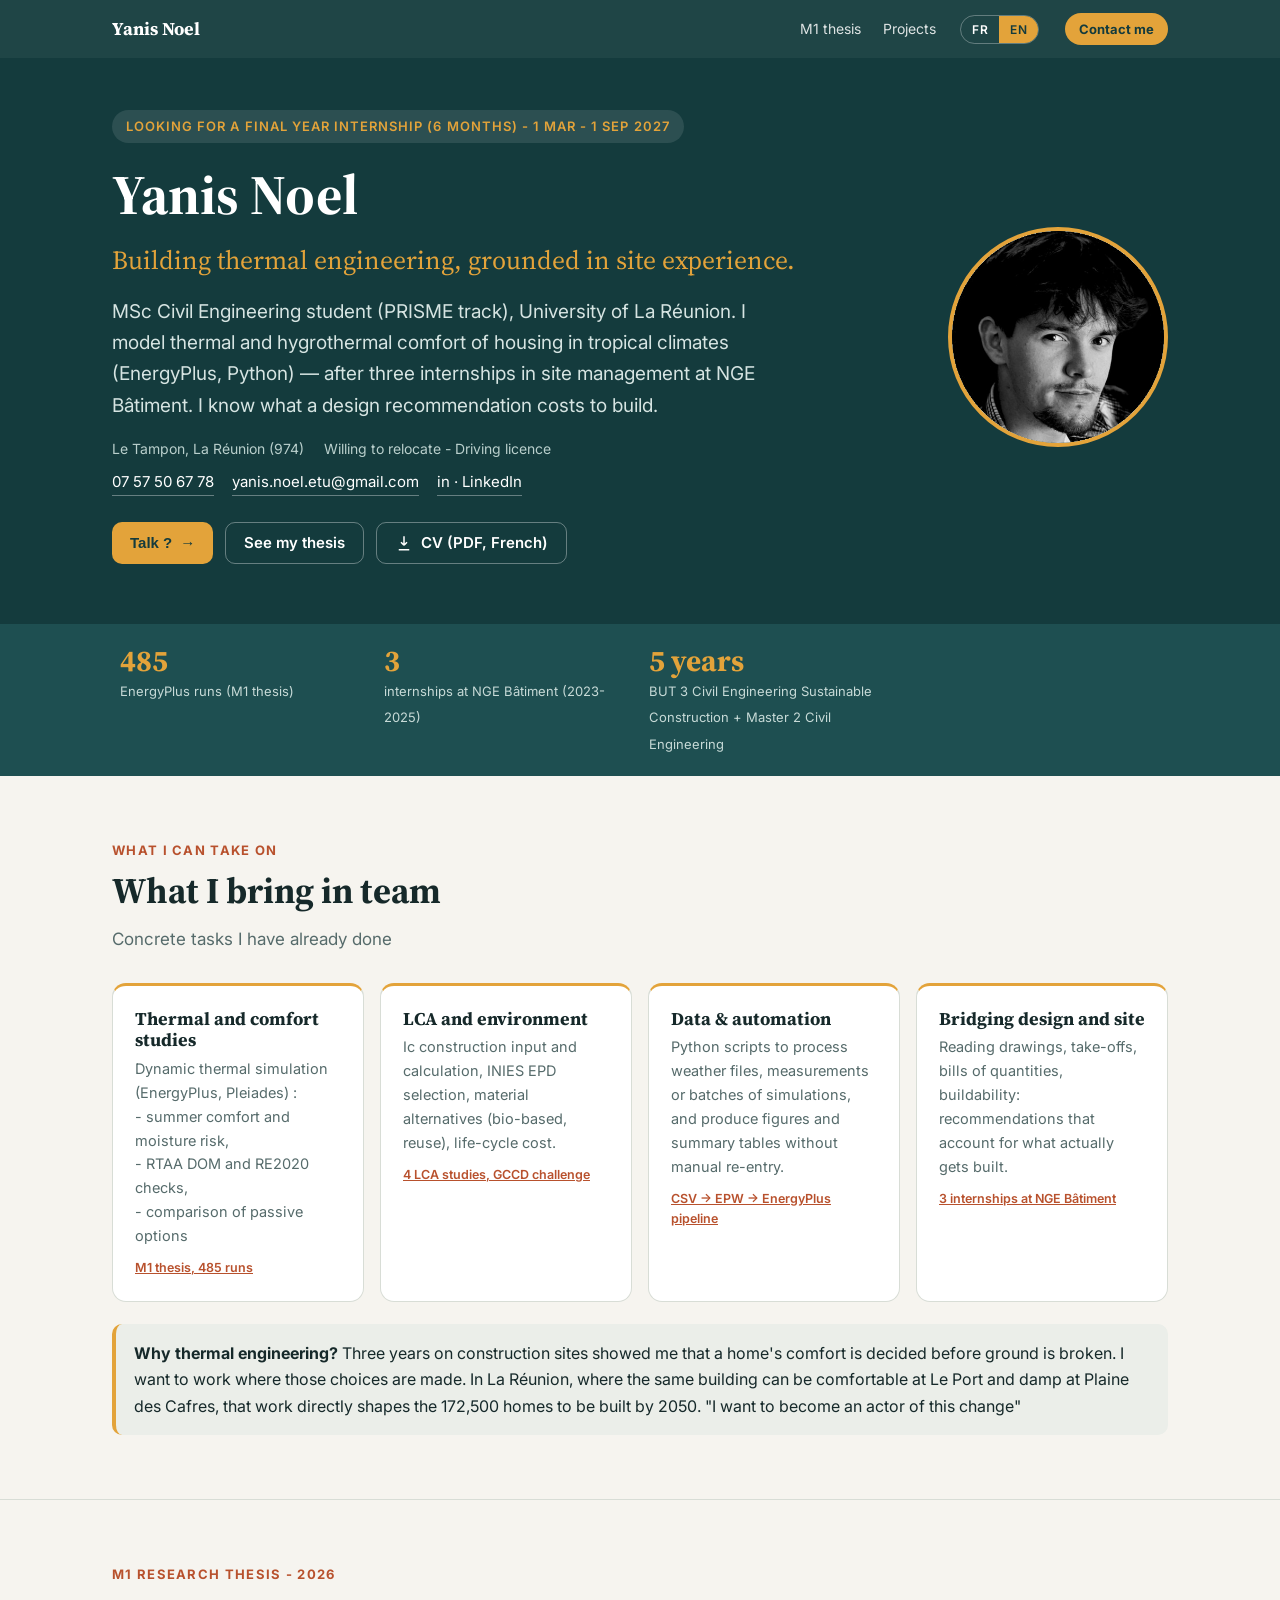
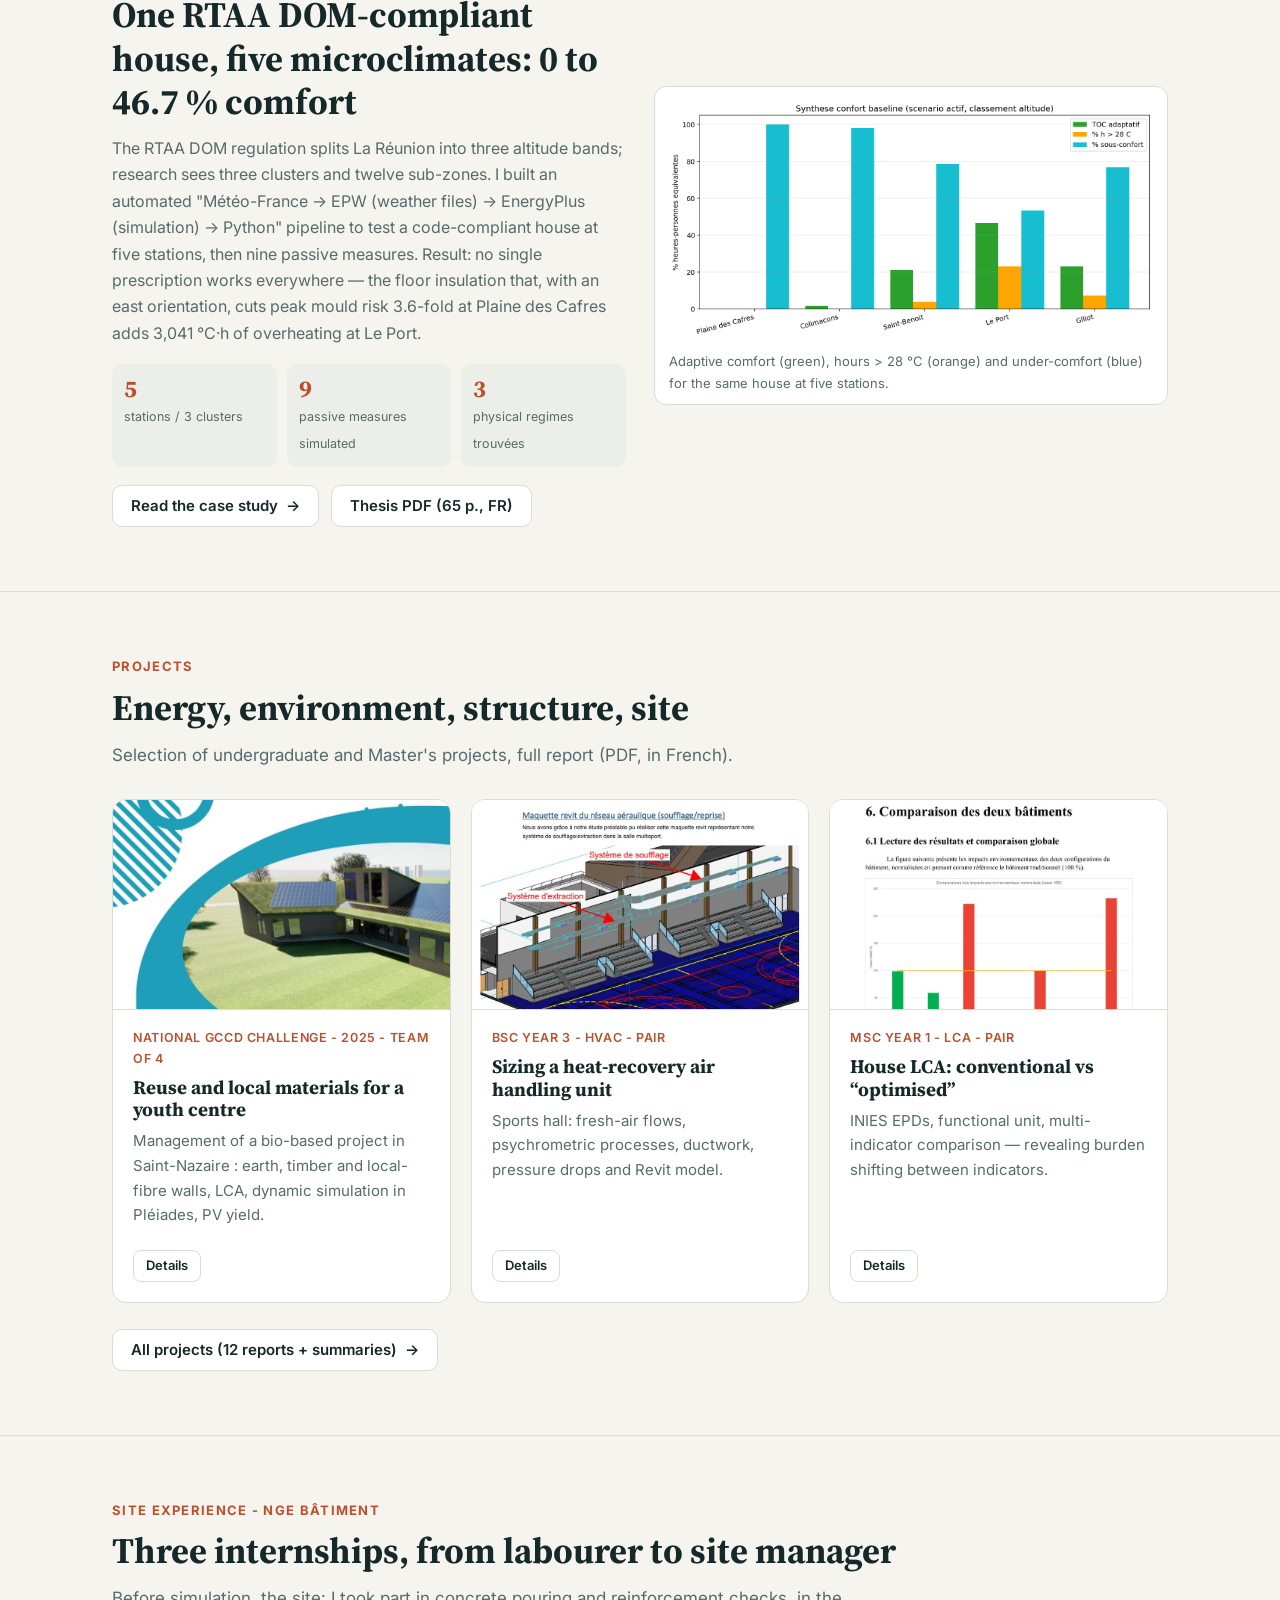
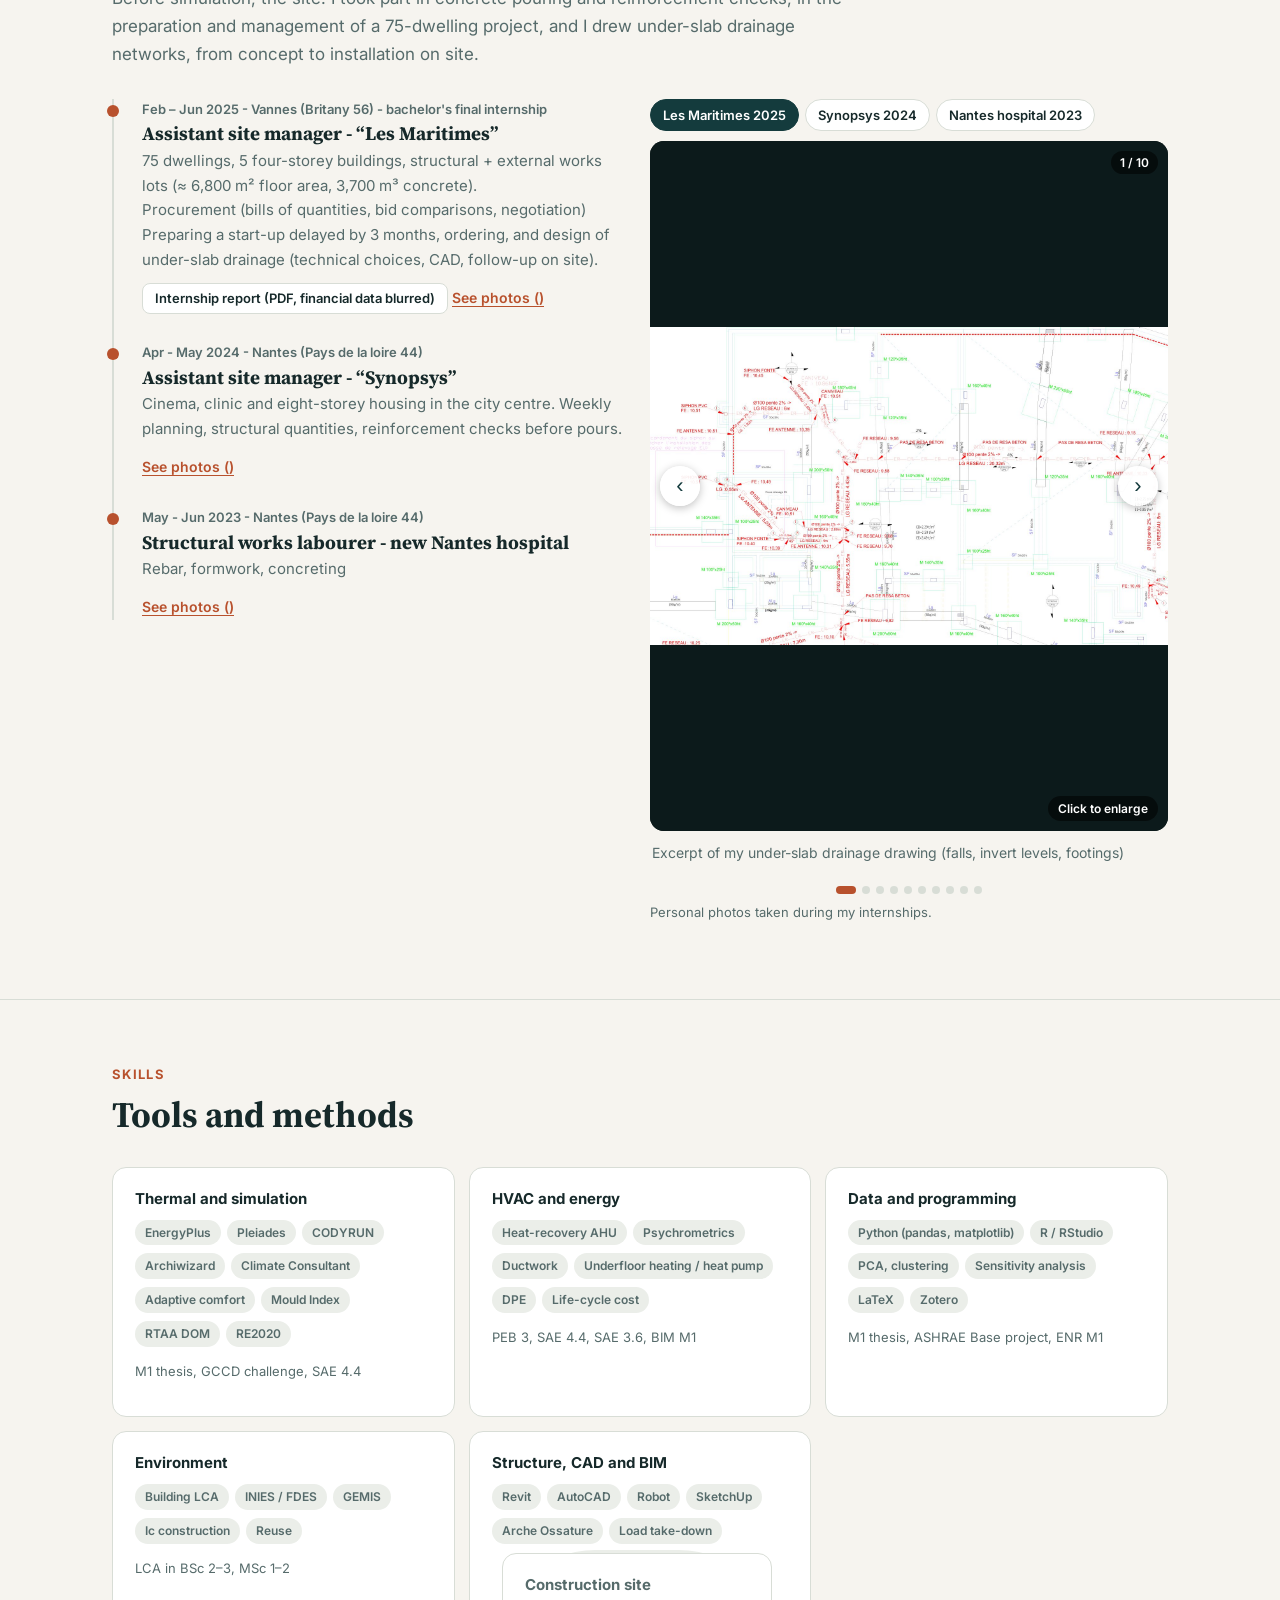
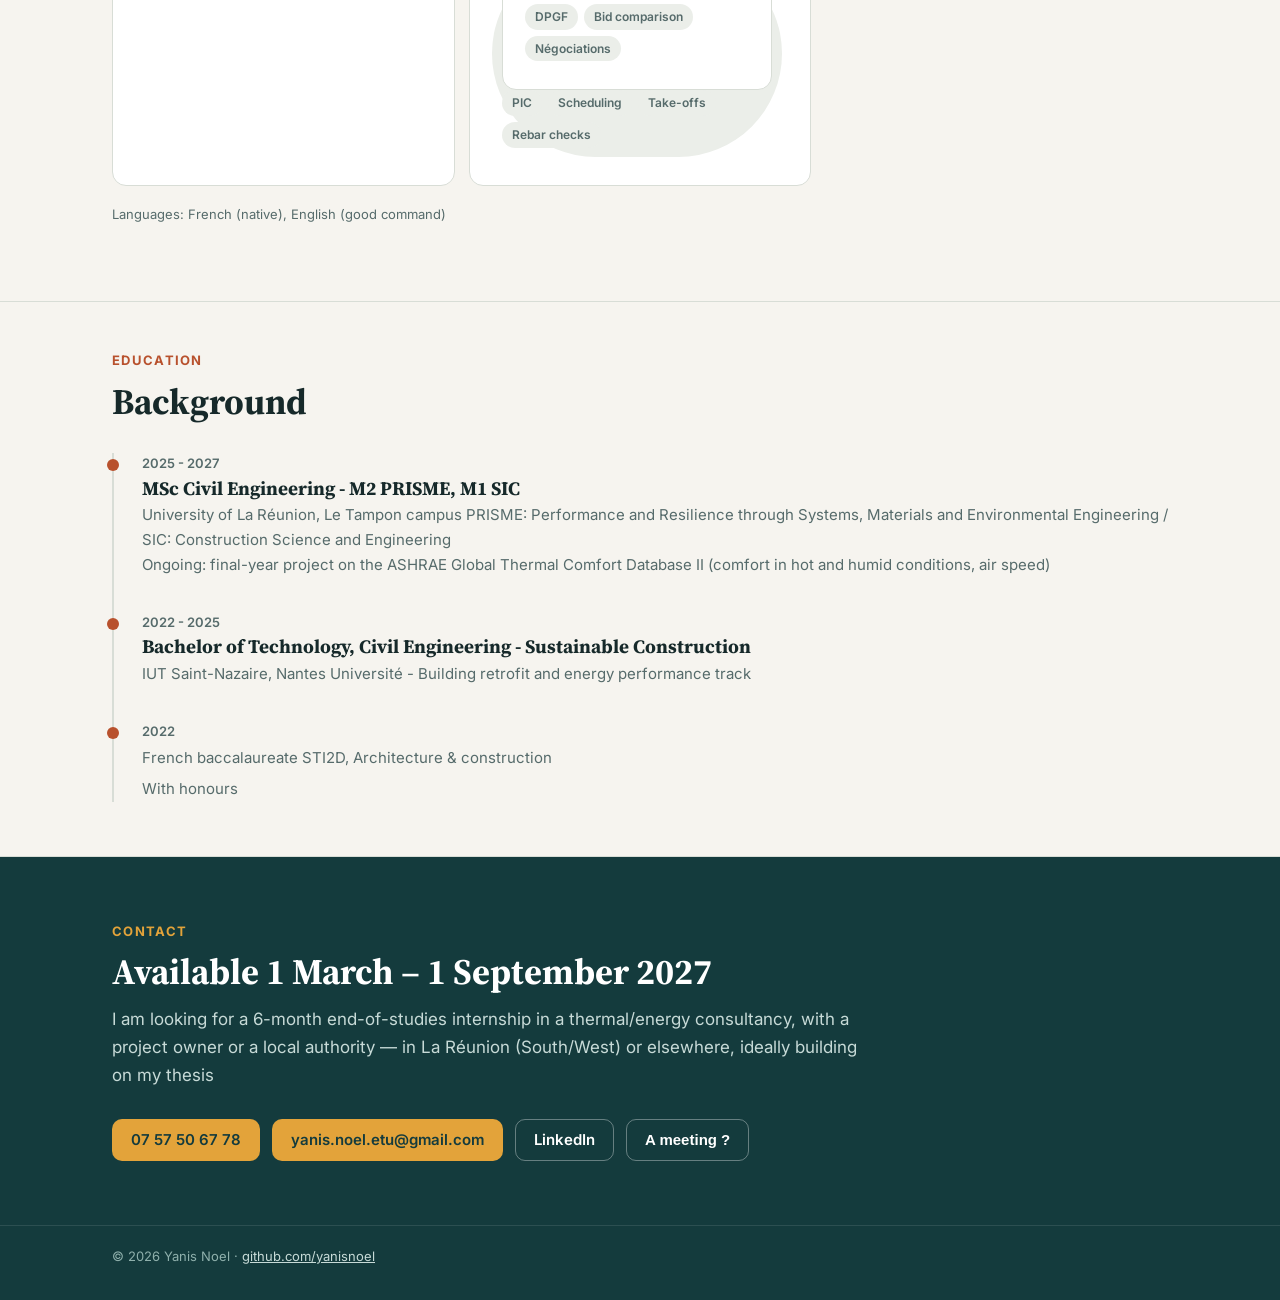
==== yanisnoel.github.io/index.html @ e294d92e "Update index.html" ====
<!doctype html>
<html lang="fr">
<head>
<meta charset="utf-8">
<meta name="viewport" content="width=device-width, initial-scale=1">
<title>Yanis Noel - Thermique du bâtiment et chantier</title>
<meta name="description" content="Yanis Noel - M2 Génie Civil PRISME, Université de La Réunion. Confort thermique et performance énergétique en climat tropical, 3 stages de conduite de travaux. Stage de fin d'études mars–septembre 2027.">
<meta property="og:title" content="Yanis Noel - Thermique du bâtiment & chantier">
<meta property="og:description" content="Mémoire de recherche sur le confort thermique à La Réunion (485 simulations EnergyPlus), 3 stages chez NGE Bâtiment. Disponible mars–sept. 2027.">
<meta property="og:image" content="https://yanisnoel.github.io/assets/memoire/synthese_confort.png">
<link rel="icon" href="data:image/svg+xml,<svg xmlns='http://www.w3.org/2000/svg' viewBox='0 0 64 64'><rect width='64' height='64' rx='14' fill='%23143b3d'/><text x='32' y='42' font-family='Georgia,serif' font-size='28' font-weight='700' fill='%23e3a33a' text-anchor='middle'>YN</text></svg>">
<link rel="preconnect" href="https://fonts.googleapis.com"><link rel="preconnect" href="https://fonts.gstatic.com" crossorigin>
<link href="https://fonts.googleapis.com/css2?family=Inter:wght@400;500;600;700&family=Source+Serif+4:opsz,wght@8..60,600;8..60,700&display=swap" rel="stylesheet">
<link rel="stylesheet" href="assets/style.css">
<link rel="stylesheet" href="assets/galerie.css">
<script>window.goatcounter={path:function(p){try{var c=new URLSearchParams(location.search).get('c')||sessionStorage.getItem('camp')||'';c=c.toLowerCase().replace(/[^a-z0-9_-]/g,'').slice(0,40);return location.pathname+(c?'?c='+c:'')}catch(e){return p}}};</script>
<script data-goatcounter="https://yanisnoel.goatcounter.com/count" async src="https://gc.zgo.at/count.js"></script>
</head>
<body data-lang="fr">

<nav class="top">
  <div class="wrap">
    <a class="brand" href="index.html" data-keeplang>Yanis Noel</a>
    <div class="links">
      <a href="memoire.html" data-keeplang><span class="fr">Mémoire M1</span><span class="en">M1 thesis</span></a>
      <a href="projets.html" data-keeplang><span class="fr">Projets</span><span class="en">Projects</span></a>
    </div>
    <div class="lang" role="group" aria-label="Langue / Language">
      <button type="button" data-set="fr" aria-pressed="true">FR</button>
      <button type="button" data-set="en" aria-pressed="false">EN</button>
    </div>
    <button class="navcta" type="button" data-open-contact><span class="fr">Me contacter</span><span class="en">Contact me</span></button>
  </div>
  <div class="mnav">
    <a href="memoire.html" data-keeplang><span class="fr">Mémoire</span><span class="en">Thesis</span></a>
    <a href="projets.html" data-keeplang><span class="fr">Projets</span><span class="en">Projects</span></a>
    <a href="#terrain"><span class="fr">Chantier</span><span class="en">Site</span></a>
    <a href="#competences"><span class="fr">Compétences</span><span class="en">Skills</span></a>
    <a href="#contact">Contact</a>
  </div>
</nav>

<header class="hero" id="top">
  <div class="wrap grid">
    <div>
      <span class="kicker"><span class="fr">En recherche de stage de fin d'études (6 mois) - 1<sup>er</sup> mars - 1<sup>er</sup> sept. 2027</span><span class="en">Looking for a final year internship (6 months) - 1 Mar - 1 Sep 2027</span></span>
      <h1>Yanis Noel</h1>
      <p class="tagline"><span class="fr">Thermique du bâtiment, avec les pieds sur le chantier</span><span class="en">Building thermal engineering, grounded in site experience.</span></p>
      <p class="role">
        <span class="fr">Master 2 Génie Civil parcours PRISME, Université de La Réunion. Je m'intéresse à la simulation du confort thermique et hygrothermique des logements en climat tropical (EnergyPlus, Python). J'ai réalisés trois stages en conduite de travaux chez NGE Bâtiment. Je sais ce qu'une recommandation peut coûter à mettre en œuvre.</span>
        <span class="en">MSc Civil Engineering student (PRISME track), University of La Réunion. I model thermal and hygrothermal comfort of housing in tropical climates (EnergyPlus, Python) — after three internships in site management at NGE Bâtiment. I know what a design recommendation costs to build.</span>
      </p>
      <div class="meta">
        <span>Le Tampon, La Réunion (974)</span>
        <span class="fr">- Mobile - Permis B</span><span class="en">Willing to relocate - Driving licence</span>
      </div>
      <div class="contactline">
        <a href="tel:+33757506778" data-track="clic-telephone">07 57 50 67 78</a>
        <a href="mailto:yanis.noel.etu@gmail.com" data-track="clic-email">yanis.noel.etu@gmail.com</a>
        <a href="https://www.linkedin.com/in/yanis-noel-b70205252/" target="_blank" rel="noopener" data-track="clic-linkedin">in · LinkedIn</a>
      </div>
      <div class="cta">
        <button class="btn primary" type="button" data-open-contact style="border:0;cursor:pointer"><span class="fr">Discutons ?</span><span class="en">Talk ? </span> →</button>
        <a class="btn ghost" href="memoire.html" data-keeplang><span class="fr">Voir mon mémoire</span><span class="en">See my thesis</span></a>
        <a class="btn ghost" href="assets/docs/CV_Yanis_NOEL.pdf" target="_blank" rel="noopener" data-track="clic-cv">
          <svg viewBox="0 0 24 24" fill="none" stroke="currentColor" stroke-width="2"><path d="M12 3v12m0 0-4-4m4 4 4-4M5 21h14"/></svg>
          <span class="fr">CV (PDF)</span><span class="en">CV (PDF, French)</span></a>
      </div>
    </div>
    <img class="photo" src="assets/photo.jpg" alt="Yanis Noel" width="220" height="220">
  </div>
</header>

<div class="band">
  <div class="wrap">
    <div class="n"><b>485</b><span class="fr">simulations EnergyPlus (mémoire M1)</span><span class="en">EnergyPlus runs (M1 thesis)</span></div>
    <div class="n"><b>3</b><span class="fr">stages NGE Bâtiment (2023-2025)</span><span class="en">internships at NGE Bâtiment (2023-2025)</span></div>
    <div class="n"><b><span class="fr">5 ans</span><span class="en">5 years</span></b><span class="fr">BUT 3 Génie Civil Construction Durable + Master 2 Génie Civil</span><span class="en">BUT 3 Civil Engineering Sustainable Construction + Master 2 Civil Engineering</span></div>
  </div>
</div>

<main>

<!-- CE QUE JE PEUX FAIRE POUR VOUS -->
<section id="apport">
  <div class="wrap">
    <div class="eyebrow"><span class="fr">Ce que je peux prendre en charge</span><span class="en">What I can take on</span></div>
    <h2><span class="fr">Ce que je peux apporter dans une équipe </span><span class="en">What I bring in team </span></h2>
    <p class="lede"><span class="fr">Des tâches concrètes, déjà pratiquées</span><span class="en">Concrete tasks I have already done</span></p>
    <div class="offer">
      <div class="card">
        <h3><span class="fr">Études thermiques et confort</span><span class="en">Thermal and comfort studies</span></h3>
        <p><span class="fr">Simulation thermique dynamique (EnergyPlus, Pleiades) :  <br> - confort d'été et risque d'humidité, <br> - vérifications RTAA DOM et RE2020, <br> - comparaison de variantes passives </span><span class="en">Dynamic thermal simulation (EnergyPlus, Pleiades) : <br> - summer comfort and moisture risk, <br> - RTAA DOM and RE2020 checks, <br> - comparison of passive options</span></p>
        <a class="proof" href="memoire.html" data-keeplang><span class="fr">Mémoire M1, 485 simulations </span><span class="en">M1 thesis, 485 runs </span></a>
      </div>
      <div class="card">
        <h3><span class="fr">ACV et environnement</span><span class="en">LCA and environment</span></h3>
        <p><span class="fr">Saisie et calcul Ic construction, choix des FDES INIES, variantes matériaux (biosourcés, réemploi), coût global.</span><span class="en">Ic construction input and calculation, INIES EPD selection, material alternatives (bio-based, reuse), life-cycle cost.</span></p>
        <a class="proof" href="projets.html" data-keeplang><span class="fr">P4 études ACV, Challenge GCCD </span><span class="en">4 LCA studies, GCCD challenge </span></a>
      </div>
      <div class="card">
        <h3><span class="fr">Données & automatisation</span><span class="en">Data & automation</span></h3>
        <p><span class="fr">Scripts Python pour traiter des fichiers météo, des mesures ou des lots de simulations, produire figures et tableaux de synthèse sans ressaisie.</span><span class="en">Python scripts to process weather files, measurements or batches of simulations, and produce figures and summary tables without manual re-entry.</span></p>
        <a class="proof" href="memoire.html#methode" data-keeplang><span class="fr">Chaîne CSV → EPW → EnergyPlus </span><span class="en">CSV → EPW → EnergyPlus pipeline </span></a>
      </div>
      <div class="card">
        <h3><span class="fr">Le lien étude – chantier</span><span class="en">Bridging design and site</span></h3>
        <p><span class="fr">Lecture de plans, quantitatifs, DPGF, contraintes de mise en œuvre : des recommandations qui tiennent compte de ce qui se construit vraiment.</span><span class="en">Reading drawings, take-offs, bills of quantities, buildability: recommendations that account for what actually gets built.</span></p>
        <a class="proof" href="#terrain"><span class="fr">3 stages NGE Bâtiment </span><span class="en">3 internships at NGE Bâtiment </span></a>
      </div>
    </div>
    <div class="callout" style="margin-top:22px">
      <span class="fr"><b>Pourquoi la thermique ?</b> Trois ans sur les chantiers m'ont montré que le confort d'un logement se joue avant le premier coup de pelle. Je veux travailler là où ces choix se font. A La Réunion, où le même bâtiment peut être confortable au Port et humide à la Plaine des Cafres, ce travail a un impact direct sur les 172 500 logements à construire d'ici 2050. "Je veux devenir acteur de ce changement"</span>
      <span class="en"><b>Why thermal engineering?</b> Three years on construction sites showed me that a home's comfort is decided before ground is broken. I want to work where those choices are made. In La Réunion, where the same building can be comfortable at Le Port and damp at Plaine des Cafres, that work directly shapes the 172,500 homes to be built by 2050. "I want to become an actor of this change"</span>
    </div>
  </div>
</section>

<!-- PREUVE SOCIALE : a activer quand tu as les citations.
     1) remplace les textes entre crochets
     2) supprime le mot hidden dans la balise <section> juste en dessous -->
<section id="avis" class="tight" hidden>
  <div class="wrap">
    <div class="eyebrow"><span class="fr">Ils m'ont encadré</span><span class="en">What my supervisors say</span></div>
    <div class="grid2" style="margin-top:14px">
      <figure class="quote">
        <blockquote><span class="fr">« [Citation courte de ton maître de stage BUT3, 1 à 2 phrases] »</span><span class="en">“[English version of the quote]”</span></blockquote>
        <figcaption>[Prénom Nom] · <span class="fr">[fonction], NGE Bâtiment — maître de stage 2025</span><span class="en">[role], NGE Bâtiment — 2025 internship supervisor</span></figcaption>
      </figure>
      <figure class="quote">
        <blockquote><span class="fr">« [Citation courte de ton encadrant de mémoire] »</span><span class="en">“[English version of the quote]”</span></blockquote>
        <figcaption>Dr Dimitri Bigot · <span class="fr">Université de La Réunion — encadrant du mémoire M1</span><span class="en">University of La Réunion — M1 thesis supervisor</span></figcaption>
      </figure>
    </div>
  </div>
</section>

<!-- MEMOIRE TEASER -->
<section id="memoire">
  <div class="wrap feature">
    <div>
      <div class="eyebrow"><span class="fr">Mémoire de recherche M1 - 2026</span><span class="en">M1 research thesis - 2026</span></div>
      <h2><span class="fr">Un même logement RTAA DOM, cinq microclimats : de 0 à 46,7 % de confort</span><span class="en">One RTAA DOM-compliant house, five microclimates: 0 to 46.7 % comfort</span></h2>
      <p class="muted"><span class="fr">La RTAA DOM découpe La Réunion en trois tranches d'altitude ; la recherche y voit trois clusters et douze sous-zones. <br> J'ai construit une chaîne automatisée "Météo-France → EPW (fichiers Météos) → EnergyPlus (simulation) → Python" pour tester un T4 réglementaire sur cinq stations, puis neuf leviers passifs. <br> Conclusion : aucune prescription unique ne fonctionne sur l'ensemble de la réunion - l'isolation de plancher qui, avec une orientation Est, divise par 3,6 le pic de risque de moisissure à la Plaine des Cafres ajoute 3041 °C·h de surchauffe au Port.</span><span class="en">The RTAA DOM regulation splits La Réunion into three altitude bands; research sees three clusters and twelve sub-zones. I built an automated "Météo-France → EPW (weather files) → EnergyPlus (simulation) → Python" pipeline to test a code-compliant house at five stations, then nine passive measures. Result: no single prescription works everywhere — the floor insulation that, with an east orientation, cuts peak mould risk 3.6-fold at Plaine des Cafres adds 3,041 °C·h of overheating at Le Port.</span></p>
      <div class="stats">
        <div class="stat"><b>5</b><span class="fr">stations / 3 clusters</span><span class="en">stations / 3 clusters</span></div>
        <div class="stat"><b>9</b><span class="fr">leviers passifs simulés</span><span class="en">passive measures simulated</span></div>
        <div class="stat"><b>3</b><span class="fr">régimes physiques</span><span class="en">physical regimes trouvées </span></div>
      </div>
      <div class="cta" style="margin-top:8px">
        <a class="btn outline" href="memoire.html" data-keeplang><span class="fr">Lire l'étude de cas</span><span class="en">Read the case study</span> →</a>
        <a class="btn outline" href="assets/docs/Memoire_M1_Yanis_Noel_2026.pdf" target="_blank" rel="noopener"><span class="fr">Mémoire PDF (65 p.)</span><span class="en">Thesis PDF (65 p., FR)</span></a>
      </div>
    </div>
    <figure class="figure">
      <img src="assets/memoire/synthese_confort.png" alt="Synthèse du confort baseline sur cinq stations" loading="lazy">
      <figcaption><span class="fr">Confort adaptatif (vert), heures &gt; 28 °C (orange) et sous-confort (bleu) du même T4 sur les cinq stations.</span><span class="en">Adaptive comfort (green), hours &gt; 28 °C (orange) and under-comfort (blue) for the same house at five stations.</span></figcaption>
    </figure>
  </div>
</section>

<!-- PROJETS SELECTION -->
<section id="projets">
  <div class="wrap">
    <div class="eyebrow"><span class="fr">Projets</span><span class="en">Projects</span></div>
    <h2><span class="fr">Énergie, environnement, structure, chantier</span><span class="en">Energy, environment, structure, site</span></h2>
    <p class="lede"><span class="fr">Sélection de travaux de BUT et de Master, rapport complet en PDF</span><span class="en">Selection of undergraduate and Master's projects, full report (PDF, in French).</span></p>
    <div class="grid3">
      <article class="pcard">
        <div class="thumb"><img src="assets/projets/challenge.jpg" alt="" loading="lazy"></div>
        <div class="body">
          <div class="meta"><span class="fr">Challenge national GCCD - 2025 - équipe de 4</span><span class="en">National GCCD challenge - 2025 - team of 4</span></div>
          <h3><span class="fr">Réemploi et matériaux locaux pour un équipement jeunesse</span><span class="en">Reuse and local materials for a youth centre</span></h3>
          <p><span class="fr">Gestion d'un projet biosourcé à Saint-Nazaire : parois en terre, bois et fibres locales, ACV, STD sous Pléiades, production PV.</span><span class="en">Management of a bio-based project in Saint-Nazaire : earth, timber and local-fibre walls, LCA, dynamic simulation in Pléiades, PV yield.</span></p>
          <div class="foot"><a class="btn small outline" href="projets.html#challenge" data-keeplang><span class="fr">Détails</span><span class="en">Details</span></a></div>
        </div>
      </article>
      <article class="pcard">
        <div class="thumb"><img src="assets/projets/peb3.jpg" alt="" loading="lazy"></div>
        <div class="body">
          <div class="meta"><span class="fr">BUT 3 - CVC - binôme</span><span class="en">BSc year 3 - HVAC - pair</span></div>
          <h3><span class="fr">Dimensionnement d'une CTA double flux</span><span class="en">Sizing a heat-recovery air handling unit</span></h3>
          <p><span class="fr">Salle multisport : débits d'air neuf, évolutions sur diagramme psychrométrique, gaines, pertes de charge et maquette Revit.</span><span class="en">Sports hall: fresh-air flows, psychrometric processes, ductwork, pressure drops and Revit model.</span></p>
          <div class="foot"><a class="btn small outline" href="projets.html#peb3" data-keeplang><span class="fr">Détails</span><span class="en">Details</span></a></div>
        </div>
      </article>
      <article class="pcard">
        <div class="thumb"><img src="assets/projets/acv_m1.jpg" alt="" loading="lazy"></div>
        <div class="body">
          <div class="meta"><span class="fr">Master 1 - ACV - binôme</span><span class="en">MSc year 1 - LCA - pair</span></div>
          <h3><span class="fr">ACV d'une maison : traditionnelle vs « optimisée »</span><span class="en">House LCA: conventional vs “optimised”</span></h3>
          <p><span class="fr">FDES INIES, unité fonctionnelle, comparaison multicritère — et mise en évidence d'un transfert d'impacts entre indicateurs.</span><span class="en">INIES EPDs, functional unit, multi-indicator comparison — revealing burden shifting between indicators.</span></p>
          <div class="foot"><a class="btn small outline" href="projets.html#acv-m1" data-keeplang><span class="fr">Détails</span><span class="en">Details</span></a></div>
        </div>
      </article>
    </div>
    <div class="cta"><a class="btn outline" href="projets.html" data-keeplang><span class="fr">Tous les projets (12 rapports + fiches)</span><span class="en">All projects (12 reports + summaries)</span> →</a></div>
  </div>
</section>

<!-- TERRAIN -->
<section id="terrain">
  <div class="wrap">
    <div class="eyebrow"><span class="fr">Expérience terrain - NGE Bâtiment</span><span class="en">Site experience - NGE Bâtiment</span></div>
    <h2><span class="fr">Trois stages, de l'ouvrier au conducteur de travaux</span><span class="en">Three internships, from labourer to site manager</span></h2>
    <p class="lede"><span class="fr">Avant la simulation, le chantier : j'ai participé au coulage du béton et au suivi des ferraillages, à la préparation et à la gestion d'un chantier de 75 logements, et j'ai dessiné des réseaux sous dallage, de l'idée à la mise en place sur site.</span><span class="en">Before simulation, the site: I took part in concrete pouring and reinforcement checks, in the preparation and management of a 75-dwelling project, and I drew under-slab drainage networks, from concept to installation on site.</span></p>
    <div class="grid2">
      <ol class="timeline">
        <li>
          <div class="when"><span class="fr">Févr. - juin 2025 - Vannes (Bretagne 56) - Stage de fin d'études BUT</span><span class="en">Feb – Jun 2025 - Vannes (Britany 56) - bachelor's final internship</span></div>
          <h3><span class="fr">Assistant conducteur de travaux - « Les Maritimes »</span><span class="en">Assistant site manager - “Les Maritimes”</span></h3>
          <p><span class="fr">75 logements, 5 bâtiments R+3, lots gros œuvre + VRD (≈ 6 800 m² de plancher, 3 700 m³ de béton). <br> Service achats (DPGF, tableaux comparatifs d'offres, négociation) <br> Préparation d'un démarrage de chantier retardé de 3 mois, commandes, et conception des réseaux sous dallage (choix techniques, DAO, suivi sur site).</span><span class="en">75 dwellings, 5 four-storey buildings, structural + external works lots (≈ 6,800 m² floor area, 3,700 m³ concrete). <br> Procurement (bills of quantities, bid comparisons, negotiation) <br> Preparing a start-up delayed by 3 months, ordering, and design of under-slab drainage (technical choices, CAD, follow-up on site).</span></p>
          <a class="btn small outline" href="assets/docs/Rapport_stage_BUT3_NGE_Les_Maritimes.pdf" target="_blank" rel="noopener"><span class="fr">Rapport de stage (PDF, données financières floutées)</span><span class="en">Internship report (PDF, financial data blurred)</span></a>
          <button class="photobtn" type="button" data-open-gallery="maritimes"> <span class="fr">Voir les photos (<span class="n"></span>)</span><span class="en">See photos (<span class="n"></span>)</span></button>
        </li>
        <li>
          <div class="when"><span class="fr">Avr. - mai 2024 - Nantes (Pays de la loire 44)</span><span class="en">Apr - May 2024 - Nantes (Pays de la loire 44)</span></div>
          <h3><span class="fr">Assistant conducteur de travaux - « Synopsys »</span><span class="en">Assistant site manager - “Synopsys”</span></h3>
          <p><span class="fr">Cinéma, clinique et logements R+7 en hyper centre-ville. Planning hebdomadaire, quantitatifs gros œuvre, contrôle des ferraillages avant coulage.</span><span class="en">Cinema, clinic and eight-storey housing in the city centre. Weekly planning, structural quantities, reinforcement checks before pours.</span></p>
          <button class="photobtn" type="button" data-open-gallery="synopsys"> <span class="fr">Voir les photos (<span class="n"></span>)</span><span class="en">See photos (<span class="n"></span>)</span></button>
        </li>
        <li>
          <div class="when"><span class="fr">Mai - juin 2023 - Nantes (Pays de la loire 44)</span><span class="en">May - Jun 2023 - Nantes (Pays de la loire 44)</span></div>
          <h3><span class="fr">Ouvrier gros œuvre - futur CHU de l'Île de Nantes</span><span class="en">Structural works labourer - new Nantes hospital</span></h3>
          <p><span class="fr">Ferraillage, coffrage, bétonnage</span><span class="en">Rebar, formwork, concreting</span></p>
          <button class="photobtn" type="button" data-open-gallery="chu"> <span class="fr">Voir les photos (<span class="n"></span>)</span><span class="en">See photos (<span class="n"></span>)</span></button>
        </li>
      </ol>
      <div>
        <div class="gtabs" role="group" aria-label="Choisir le chantier">
          <button type="button" data-g="maritimes" aria-pressed="true">Les Maritimes 2025</button>
          <button type="button" data-g="synopsys" aria-pressed="false">Synopsys 2024</button>
          <button type="button" data-g="chu" aria-pressed="false"><span class="fr">CHU Nantes 2023</span><span class="en">Nantes hospital 2023</span></button>
        </div>
        <div class="carousel" id="carousel">
          <div class="track"></div>
          <button class="nav prev" type="button" aria-label="Photo précédente">&#8249;</button>
          <button class="nav next" type="button" aria-label="Photo suivante">&#8250;</button>
          <span class="count"></span>
          <span class="zoom"><span class="fr">Cliquer pour agrandir</span><span class="en">Click to enlarge</span></span>
        </div>
        <p class="gcap" id="gcap"></p>
        <div class="dots" id="gdots"></div>
        <p class="note" style="margin-top:8px"><span class="fr">Photos personnelles prises pendant mes stages.</span><span class="en">Personal photos taken during my internships.</span></p>
      </div>
    </div>
  </div>
</section>

<!-- COMPETENCES -->
<section id="competences">
  <div class="wrap">
    <div class="eyebrow"><span class="fr">Compétences</span><span class="en">Skills</span></div>
    <h2><span class="fr">Outils et méthodes </span><span class="en">Tools and methods </span></h2>
    <p class="lede"></p>
    <div class="skills">
      <div class="card"><h3><span class="fr">Thermique et simulation</span><span class="en">Thermal and simulation</span></h3>
        <span class="tag">EnergyPlus</span><span class="tag">Pleiades</span><span class="tag">CODYRUN</span><span class="tag">Archiwizard</span><span class="tag">Climate Consultant</span><span class="tag"><span class="fr">Confort adaptatif</span><span class="en">Adaptive comfort</span></span><span class="tag">Mould Index</span><span class="tag">RTAA DOM</span><span class="tag">RE2020</span>
        <p class="note" style="margin-top:8px"><span class="fr">Mémoire M1, Challenge GCCD, SAE 4.4</span><span class="en">M1 thesis, GCCD challenge, SAE 4.4</span></p></div>
      <div class="card"><h3><span class="fr">CVC et énergie</span><span class="en">HVAC and energy</span></h3>
        <span class="tag"><span class="fr">CTA double flux</span><span class="en">Heat-recovery AHU</span></span><span class="tag"><span class="fr">Psychrométrie</span><span class="en">Psychrometrics</span></span><span class="tag"><span class="fr">Réseaux aérauliques</span><span class="en">Ductwork</span></span><span class="tag"><span class="fr">Plancher chauffant / PAC</span><span class="en">Underfloor heating / heat pump</span></span><span class="tag">DPE</span><span class="tag"><span class="fr">Coût global</span><span class="en">Life-cycle cost</span></span>
        <p class="note" style="margin-top:8px">PEB 3, SAE 4.4, SAE 3.6, BIM M1</p></div>
      <div class="card"><h3><span class="fr">Données et programmation</span><span class="en">Data and programming</span></h3>
        <span class="tag">Python (pandas, matplotlib)</span><span class="tag">R / RStudio</span><span class="tag"><span class="fr">ACP, clustering</span><span class="en">PCA, clustering</span></span><span class="tag"><span class="fr">Analyse de sensibilité</span><span class="en">Sensitivity analysis</span></span><span class="tag">LaTeX</span><span class="tag">Zotero</span>
        <p class="note" style="margin-top:8px"><span class="fr">Mémoire M1, PFE M2 : Base ASHRAE, ENR M1</span><span class="en">M1 thesis, ASHRAE Base project, ENR M1</span></p></div>
      <div class="card"><h3><span class="fr">Environnement</span><span class="en">Environment</span></h3>
        <span class="tag"><span class="fr">ACV bâtiment</span><span class="en">Building LCA</span></span><span class="tag">INIES / FDES</span><span class="tag">GEMIS</span><span class="tag"><span class="fr">Ic construction</span><span class="en">Ic construction</span></span><span class="tag"><span class="fr">Réemploi</span><span class="en">Reuse</span></span>
        <p class="note" style="margin-top:8px"><span class="fr">ACV BUT 2, BUT 3, M1, M2</span><span class="en">LCA in BSc 2–3, MSc 1–2</span></p></div>
      <div class="card"><h3><span class="fr">Structure, CAO et BIM</span><span class="en">Structure, CAD and BIM</span></h3>
        <span class="tag">Revit</span><span class="tag">AutoCAD</span><span class="tag">Robot</span><span class="tag">SketchUp</span><span class="tag">Arche Ossature</span><span class="tag"><span class="fr">Descente de charges</span><span class="en">Load take-down</span></span><span class="tag">
      <div class="card"><h3><span class="fr">Chantier</span><span class="en">Construction site</span></h3>
        <span class="tag">DPGF</span><span class="tag"><span class="fr">Comparatifs d'offres</span><span class="en">Bid comparison</span></span><span class="tag"><span class="fr">Négociations</span><span class="en">Négociations</span></span></div><span class="tag">PIC</span><span class="tag"><span class="fr">Planning</span><span class="en">Scheduling</span></span><span class="tag"><span class="fr">Quantitatifs</span><span class="en">Take-offs</span></span><span class="tag"><span class="fr">Contrôle ferraillage</span><span class="en">Rebar checks</span></span></div>
    </div>
    <p class="note" style="margin-top:18px"><span class="fr">Langues : français (maternelle), anglais (bon niveau)</span><span class="en">Languages: French (native), English (good command)</span></p>
  </div>
</section>

<!-- FORMATION -->
<section id="formation" class="tight">
  <div class="wrap">
    <div class="eyebrow"><span class="fr">Formation</span><span class="en">Education</span></div>
    <h2><span class="fr">Parcours</span><span class="en">Background</span></h2>
    <p class="lede"></p>
    <ol class="timeline">
      <li><div class="when">2025 - 2027</div><h3><span class="fr">Master Génie Civil - M2 PRISME, M1 SIC</span><span class="en">MSc Civil Engineering - M2 PRISME, M1 SIC</span></h3><p><span class="fr">Université de La Réunion, campus du Tampon. PRISME : Performance et Résilience par l'Ingénierie des Systèmes, Matériaux et Environnement / SIC : Science et Ingénierie de la Construction<br>En cours : projet de fin d'études sur la base ASHRAE Global Thermal Comfort Database II (confort en ambiance chaude et humide, vitesse d'air)</span><span class="en">University of La Réunion, Le Tampon campus PRISME: Performance and Resilience through Systems, Materials and Environmental Engineering / SIC: Construction Science and Engineering <br>Ongoing: final-year project on the ASHRAE Global Thermal Comfort Database II (comfort in hot and humid conditions, air speed)</span></p></li>
      <li><div class="when">2022 - 2025</div><h3><span class="fr">BUT Génie Civil - Construction Durable</span><span class="en">Bachelor of Technology, Civil Engineering - Sustainable Construction</span></h3><p><span class="fr">IUT de Saint-Nazaire, Nantes Université - parcours Réhabilitation et amélioration des performances énergétiques des bâtiments </span><span class="en">IUT Saint-Nazaire, Nantes Université - Building retrofit and energy performance track</span></p></li>
      <li><div class="when">2022</div><h3><span class="fr">Bac STI2D Architecture et construction </span></h3><p><span class="fr">Mention Bien </span><span class="en">French baccalaureate STI2D, Architecture & construction </span></h3><p><span class="en">With honours</span></h3></li>
    </ol>
  </div>
</section>

<!-- CONTACT -->
<section id="contact">
  <div class="wrap">
    <div class="eyebrow">Contact</div>
    <h2><span class="fr">Recherche de stage du 1<sup>er</sup> mars au 1<sup>er</sup> septembre 2027</span><span class="en">Available 1 March – 1 September 2027</span></h2>
    <p class="lede"><span class="fr">Je cherche un stage de fin d'études de 6 mois en bureau d'études thermique / énergie, chez un maître d'ouvrage ou en collectivité - à La Réunion (Sud / Ouest) possible de déplacement. Idéalement dans la continuité de mon mémoire. <a href="memoire.html" data-keeplang data-track="clic-memoire-contact" style="color:#fff;font-weight:600;text-decoration:underline;text-underline-offset:4px;align-self:center"><span class="fr">Voir mon mémoire</span><span class="en">See my thesis</span> →</a> </span><span class="en">I am looking for a 6-month end-of-studies internship in a thermal/energy consultancy, with a project owner or a local authority — in La Réunion (South/West) or elsewhere, ideally building on my thesis </span></p>
    <div class="cta" style="margin-top:0">
      <a class="btn primary" href="tel:+33757506778" data-track="clic-telephone"> 07 57 50 67 78</a>
      <a class="btn primary" href="mailto:yanis.noel.etu@gmail.com" data-track="clic-email"> yanis.noel.etu@gmail.com</a>
      <a class="btn ghost" href="https://www.linkedin.com/in/yanis-noel-b70205252/" target="_blank" rel="noopener" data-track="clic-linkedin">LinkedIn</a>
      <button class="btn ghost" type="button" data-open-contact style="background:none;cursor:pointer"><span class="fr">Un rendez-vous ? </span><span class="en"> A meeting ? </span></button>
    </div>
  </div>
</section>
</main>

<dialog class="contact" id="contact-dlg" aria-labelledby="dlg-title">
  <div class="dh">
    <button class="x" type="button" aria-label="Fermer">×</button>
    <h2 id="dlg-title"><span class="fr">Me contacter</span><span class="en">Get in touch</span></h2>
    <p><span class="fr">Recherche d'un Stage de fin d'études - du 1<sup>er</sup> mars au 1<sup>er</sup> septembre 2027</span><span class="en">End-of-studies internship - available 1 March - 1 September 2027</span></p>
  </div>
  <div class="db">
    <a class="crow" href="tel:+33757506778" data-track="clic-telephone"><span class="ic"><svg viewBox="0 0 24 24" fill="none" stroke="currentColor" stroke-width="2"><path d="M22 16.9v3a2 2 0 0 1-2.2 2 19.8 19.8 0 0 1-8.6-3.1 19.5 19.5 0 0 1-6-6A19.8 19.8 0 0 1 2.1 4.2 2 2 0 0 1 4.1 2h3a2 2 0 0 1 2 1.7c.1.9.4 1.8.7 2.7a2 2 0 0 1-.5 2.1L8 9.8a16 16 0 0 0 6 6l1.3-1.3a2 2 0 0 1 2.1-.4c.9.3 1.8.6 2.7.7a2 2 0 0 1 1.7 2z"/></svg></span><span class="t"><small><span class="fr">Téléphone</span><span class="en">Phone</span></small><b>07 57 50 67 78</b></span></a>
    <div class="crow"><span class="ic"><svg viewBox="0 0 24 24" fill="none" stroke="currentColor" stroke-width="2"><rect x="3" y="5" width="18" height="14" rx="2"/><path d="m3 7 9 6 9-6"/></svg></span><a class="t" href="mailto:yanis.noel.etu@gmail.com" data-track="clic-email" style="text-decoration:none;color:inherit"><small>Email</small><b>yanis.noel.etu@gmail.com</b></a><button type="button" data-copy="yanis.noel.etu@gmail.com"><span class="fr">Copier</span><span class="en">Copy</span></button></div>
    <a class="crow" href="https://www.linkedin.com/in/yanis-noel-b70205252/" target="_blank" rel="noopener" data-track="clic-linkedin"><span class="ic"><svg viewBox="0 0 24 24" fill="currentColor"><path d="M4.98 3.5a2.5 2.5 0 1 1 0 5 2.5 2.5 0 0 1 0-5zM3 9h4v12H3zM9 9h3.8v1.7h.1c.5-1 1.8-2 3.8-2 4 0 4.8 2.6 4.8 6V21h-4v-5.6c0-1.3 0-3-1.9-3s-2.1 1.4-2.1 2.9V21H9z"/></svg></span><span class="t"><small>LinkedIn</small><b>yanis-noel</b></span></a>
    <a class="crow" href="assets/docs/CV_Yanis_NOEL.pdf" target="_blank" rel="noopener" data-track="clic-cv"><span class="ic"><svg viewBox="0 0 24 24" fill="none" stroke="currentColor" stroke-width="2"><path d="M12 3v12m0 0-4-4m4 4 4-4M5 21h14"/></svg></span><span class="t"><small>CV</small><b><span class="fr">Télécharger (PDF)</span><span class="en">Download (PDF, French)</span></b></span></a>
    <a class="rdv fr" href="mailto:yanis.noel.etu@gmail.com?subject=Proposition%20d%27%C3%A9change%20%E2%80%93%20stage%20de%20fin%20d%27%C3%A9tudes%202027&body=Bonjour%20Yanis%2C%0A%0AJe%20vous%20propose%20un%20%C3%A9change%20%28t%C3%A9l%C3%A9phone%20ou%20visio%29%20le%20%E2%80%A6%20%C3%A0%20%E2%80%A6%20au%20sujet%20de%20%E2%80%A6%0A%0ACordialement%2C%0A" data-track="clic-rdv">Proposer un rendez-vous</a>
    <a class="rdv en" href="mailto:yanis.noel.etu@gmail.com?subject=Call%20proposal%20%E2%80%93%202027%20end-of-studies%20internship&body=Hello%20Yanis%2C%0A%0AI%20would%20like%20to%20schedule%20a%20call%20%28phone%20or%20video%29%20on%20%E2%80%A6%20at%20%E2%80%A6%20about%20%E2%80%A6%0A%0ABest%20regards%2C%0A" data-track="clic-rdv">Suggest a meeting</a>
  </div>
</dialog>

<footer><div class="wrap">© 2026 Yanis Noel · <a href="https://github.com/yanisnoel">github.com/yanisnoel</a></div></footer>
<script src="assets/site.js"></script>
<dialog class="lb" id="lightbox" aria-label="Photos de chantier">
  <div class="stage">
    <button class="close" type="button" aria-label="Fermer">×</button>
    <button class="lprev" type="button" aria-label="Précédente">&#8249;</button>
    <img src="" alt="">
    <p class="cap"></p>
    <button class="lnext" type="button" aria-label="Suivante">&#8250;</button>
  </div>
</dialog>
<script type="application/json" id="galerie-data">{"maritimes": [{"src": "assets/plan_reseaux_detail.jpg", "thumb": "assets/plan_reseaux_detail.jpg", "fr": "Extrait de mon plan de réseaux sous dallage (EU/EP, pentes, fils d'eau, massifs)", "en": "Excerpt of my under-slab drainage drawing (falls, invert levels, footings)"}, {"src": "assets/chantier/maritimes/01.jpg", "thumb": "assets/chantier/maritimes/01_s.jpg", "fr": "Conception des réseaux sous dallage : esquisses puis DAO sous AutoCAD", "en": "Designing the under-slab drainage: sketches, then CAD in AutoCAD"}, {"src": "assets/chantier/maritimes/02.jpg", "thumb": "assets/chantier/maritimes/02_s.jpg", "fr": "Préparation de chantier : plans d'installation annotés", "en": "Site preparation: annotated site layout plans"}, {"src": "assets/chantier/maritimes/03.jpg", "thumb": "assets/chantier/maritimes/03_s.jpg", "fr": "Grue montée et accès chantier sécurisé, mai 2025", "en": "Crane erected and secured site access, May 2025"}, {"src": "assets/chantier/maritimes/04.jpg", "thumb": "assets/chantier/maritimes/04_s.jpg", "fr": "Terrassements et approvisionnement des armatures", "en": "Earthworks and rebar delivery"}, {"src": "assets/chantier/maritimes/05.jpg", "thumb": "assets/chantier/maritimes/05_s.jpg", "fr": "Massif de fondation ferraillé en fond de fouille", "en": "Reinforced foundation pad in the excavation"}, {"src": "assets/chantier/maritimes/06.jpg", "thumb": "assets/chantier/maritimes/06_s.jpg", "fr": "Cage d'armatures d'une fosse avant coffrage", "en": "Reinforcement cage of a pit before formwork"}, {"src": "assets/chantier/maritimes/07.jpg", "thumb": "assets/chantier/maritimes/07_s.jpg", "fr": "Coffrage et ferraillage des longrines", "en": "Formwork and reinforcement of ground beams"}, {"src": "assets/chantier/maritimes/08.jpg", "thumb": "assets/chantier/maritimes/08_s.jpg", "fr": "Mise en place des banches", "en": "Setting up wall formwork"}, {"src": "assets/chantier/maritimes/09.jpg", "thumb": "assets/chantier/maritimes/09_s.jpg", "fr": "Premier voile banché décoffré", "en": "First cast-in-place wall, formwork removed"}], "synopsys": [{"src": "assets/chantier/synopsys/01.jpg", "thumb": "assets/chantier/synopsys/01_s.jpg", "fr": "Vue depuis la grue sur le centre de Nantes", "en": "View from the crane over central Nantes"}, {"src": "assets/chantier/synopsys/02.jpg", "thumb": "assets/chantier/synopsys/02_s.jpg", "fr": "Chantier en site urbain contraint, entre bâtiments existants", "en": "Tight urban site between existing buildings"}, {"src": "assets/chantier/synopsys/03.jpg", "thumb": "assets/chantier/synopsys/03_s.jpg", "fr": "Ferraillage d'un voile avant coulage", "en": "Wall reinforcement before pouring"}, {"src": "assets/chantier/synopsys/04.jpg", "thumb": "assets/chantier/synopsys/04_s.jpg", "fr": "Voile armé avec isolant, contrôle avant fermeture des banches", "en": "Reinforced wall with insulation, checked before closing the forms"}, {"src": "assets/chantier/synopsys/05.jpg", "thumb": "assets/chantier/synopsys/05_s.jpg", "fr": "Ferraillage de dalle", "en": "Slab reinforcement"}, {"src": "assets/chantier/synopsys/06.jpg", "thumb": "assets/chantier/synopsys/06_s.jpg", "fr": "Étaiement sous dalle", "en": "Slab propping"}, {"src": "assets/chantier/synopsys/07.jpg", "thumb": "assets/chantier/synopsys/07_s.jpg", "fr": "Suivi sur plan : avancement annoté à la main", "en": "Tracking progress on annotated drawings"}, {"src": "assets/chantier/synopsys/08.jpg", "thumb": "assets/chantier/synopsys/08_s.jpg", "fr": "Avancement du gros œuvre, mai 2024", "en": "Structural works progress, May 2024"}, {"src": "assets/chantier/synopsys/09.jpg", "thumb": "assets/chantier/synopsys/09_s.jpg", "fr": "Dalle ferraillée prête à couler", "en": "Reinforced slab ready for pouring"}], "chu": [{"src": "assets/chantier/chu/01.jpg", "thumb": "assets/chantier/chu/01_s.jpg", "fr": "Ferraillage d'un élément coulé sur site", "en": "Reinforcing a cast-in-place element"}, {"src": "assets/chantier/chu/02.jpg", "thumb": "assets/chantier/chu/02_s.jpg", "fr": "Pose des armatures", "en": "Placing the rebar"}, {"src": "assets/chantier/chu/03.jpg", "thumb": "assets/chantier/chu/03_s.jpg", "fr": "Bétonnage à la benne", "en": "Pouring concrete with the crane skip"}, {"src": "assets/chantier/chu/04.jpg", "thumb": "assets/chantier/chu/04_s.jpg", "fr": "Élément bétonné et taloché", "en": "Concreted and floated element"}, {"src": "assets/chantier/chu/05.jpg", "thumb": "assets/chantier/chu/05_s.jpg", "fr": "Banches de grande hauteur", "en": "Tall wall forms"}, {"src": "assets/chantier/chu/06.jpg", "thumb": "assets/chantier/chu/06_s.jpg", "fr": "Implantation au niveau laser", "en": "Setting out with a laser level"}, {"src": "assets/chantier/chu/07.jpg", "thumb": "assets/chantier/chu/07_s.jpg", "fr": "Mise en place d'éléments de coffrage", "en": "Installing formwork elements"}, {"src": "assets/chantier/chu/08.jpg", "thumb": "assets/chantier/chu/08_s.jpg", "fr": "Levage à la grue", "en": "Crane lifting"}, {"src": "assets/chantier/chu/09.jpg", "thumb": "assets/chantier/chu/09_s.jpg", "fr": "Voiles décoffrés et échafaudage de façade", "en": "Stripped walls and façade scaffolding"}]}</script>
<script src="assets/galerie.js"></script>

</body>
</html>
---- yanisnoel.github.io/assets/style.css ----
:root{
  --teal:#143b3d; --teal-2:#1e4f51; --teal-3:#2a6466;
  --rust:#b8512d; --amber:#e3a33a;
  --bg:#f6f4ef; --surface:#ffffff; --surface-2:#ebeee9;
  --ink:#16292a; --muted:#566b6b; --line:#d8ddd6;
  --radius:14px; --maxw:1120px;
}
@media (prefers-color-scheme: dark){
  :root:not([data-theme="light"]){
    --bg:#0e1f20; --surface:#15292a; --surface-2:#1b3334;
    --ink:#e7eeec; --muted:#9db3b1; --line:#294142; --rust:#e0764f;
  }
}
:root[data-theme="dark"]{
  --bg:#0e1f20; --surface:#15292a; --surface-2:#1b3334;
  --ink:#e7eeec; --muted:#9db3b1; --line:#294142; --rust:#e0764f;
}
*{box-sizing:border-box}
html{scroll-behavior:smooth}
body{margin:0;background:var(--bg);color:var(--ink);font:16px/1.65 Inter,system-ui,-apple-system,"Segoe UI",sans-serif;-webkit-font-smoothing:antialiased}
h1,h2,h3,h4{font-family:"Source Serif 4",Georgia,serif;line-height:1.2;margin:0}
a{color:inherit}
p{margin:0 0 12px}
img{max-width:100%;display:block}
.wrap{max-width:var(--maxw);margin:0 auto;padding:0 16px}
@media(min-width:720px){.wrap{padding:0 32px}}
body[data-lang="fr"] .en, body[data-lang="en"] .fr{display:none!important}

/* nav */
nav.top{position:sticky;top:0;z-index:20;background:color-mix(in srgb,var(--teal) 95%,transparent);backdrop-filter:blur(8px);color:#fff}
nav.top .wrap{display:flex;align-items:center;gap:16px;height:58px}
nav.top .brand{font-family:"Source Serif 4",serif;font-weight:700;text-decoration:none;white-space:nowrap;font-size:18px}
nav.top .links{display:none;gap:22px;margin-left:auto;font-size:14px}
nav.top .links a{text-decoration:none;opacity:.85}
nav.top .links a:hover,nav.top .links a[aria-current="page"]{opacity:1;color:var(--amber)}
@media(min-width:860px){nav.top .links{display:flex}}
.lang{margin-left:auto;display:flex;border:1px solid rgba(255,255,255,.3);border-radius:999px;overflow:hidden;flex:none}
@media(min-width:860px){.lang{margin-left:8px}}
.lang button{background:none;border:0;color:#fff;font:600 12px Inter,sans-serif;padding:6px 11px;cursor:pointer;letter-spacing:.04em}
.lang button[aria-pressed="true"]{background:var(--amber);color:var(--teal)}
.mnav{display:flex;gap:18px;overflow-x:auto;padding:0 16px 10px;font-size:14px;scrollbar-width:none}
.mnav a{text-decoration:none;opacity:.85;white-space:nowrap}
@media(min-width:860px){.mnav{display:none}}

/* hero */
header.hero{background:var(--teal);color:#fff;padding:52px 0 60px}
.hero .grid{display:grid;gap:32px;align-items:center}
@media(min-width:860px){.hero .grid{grid-template-columns:1fr auto}}
.kicker{display:inline-block;background:rgba(255,255,255,.1);color:var(--amber);font-weight:600;font-size:13px;letter-spacing:.08em;text-transform:uppercase;padding:6px 14px;border-radius:999px}
.hero h1{font-size:clamp(34px,6vw,56px);margin:18px 0 10px}
.hero .tagline{font-family:"Source Serif 4",serif;font-size:clamp(20px,2.6vw,26px);color:var(--amber);margin:0 0 14px}
.hero .role{font-size:clamp(16px,2vw,19px);color:#d6e4e2;max-width:660px}
.hero .meta{display:flex;flex-wrap:wrap;gap:8px 20px;margin-top:16px;font-size:14px;color:#b9cfcc}
.photo{width:170px;height:170px;border-radius:50%;object-fit:cover;border:4px solid var(--amber);justify-self:start}
@media(min-width:860px){.photo{width:220px;height:220px;justify-self:end}}
.cta{display:flex;flex-wrap:wrap;gap:12px;margin-top:26px}
.btn{display:inline-flex;align-items:center;gap:8px;padding:11px 18px;border-radius:10px;font-weight:600;font-size:15px;text-decoration:none;border:1px solid transparent;line-height:1.2}
.btn.primary{background:var(--amber);color:var(--teal)}
.btn.ghost{border-color:rgba(255,255,255,.35);color:#fff}
.btn.outline{border-color:var(--line);color:var(--ink);background:var(--surface)}
.btn.small{padding:7px 12px;font-size:13px;border-radius:8px}
.btn:hover{filter:brightness(1.07)}
.btn svg{width:18px;height:18px;flex:none}

/* key numbers band */
.band{background:var(--teal-2);color:#fff}
.band .wrap{display:grid;grid-template-columns:repeat(2,1fr);gap:1px;padding-top:0;padding-bottom:0}
@media(min-width:760px){.band .wrap{grid-template-columns:repeat(4,1fr)}}
.band .n{padding:20px 8px}
.band b{display:block;font-family:"Source Serif 4",serif;font-size:30px;color:var(--amber);line-height:1.1}
.band span{font-size:13px;color:#c7dad7}

/* sections */
section{padding:64px 0;border-bottom:1px solid var(--line)}
section.tight{padding:48px 0}
.eyebrow{color:var(--rust);font-weight:700;font-size:13px;letter-spacing:.1em;text-transform:uppercase;margin-bottom:8px}
section h2{font-size:clamp(26px,3.6vw,36px);margin-bottom:12px}
section h3{font-size:22px;margin-bottom:8px}
.lede{color:var(--muted);max-width:760px;margin:0 0 30px;font-size:17px}
.muted{color:var(--muted)}
.card{background:var(--surface);border:1px solid var(--line);border-radius:var(--radius);padding:22px}
.tag{display:inline-block;font-size:12px;font-weight:600;background:var(--surface-2);color:var(--muted);padding:3px 10px;border-radius:999px;margin:0 6px 6px 0}
.tags{margin-top:10px}
.grid2{display:grid;gap:20px}
@media(min-width:820px){.grid2{grid-template-columns:1fr 1fr}}
.grid3{display:grid;gap:20px}
@media(min-width:700px){.grid3{grid-template-columns:repeat(2,1fr)}}
@media(min-width:1000px){.grid3{grid-template-columns:repeat(3,1fr)}}
ul.clean{margin:0;padding-left:18px}
ul.clean li{margin:5px 0}

/* feature (memoir teaser) */
.feature{display:grid;gap:28px;align-items:center}
@media(min-width:900px){.feature{grid-template-columns:1fr 1fr}}
.figure{background:#fff;border:1px solid var(--line);border-radius:12px;padding:10px;margin:0}
.figure img{border-radius:6px;width:100%;height:auto}
.figure figcaption{font-size:13px;color:#566b6b;padding:8px 4px 0}
.stats{display:grid;grid-template-columns:repeat(3,1fr);gap:10px;margin:18px 0}
.stat{background:var(--surface-2);border-radius:10px;padding:12px}
.stat b{display:block;font-family:"Source Serif 4",serif;font-size:24px;color:var(--rust);line-height:1.1}
.stat span{font-size:12.5px;color:var(--muted)}

/* project cards */
.pcard{display:flex;flex-direction:column;background:var(--surface);border:1px solid var(--line);border-radius:var(--radius);overflow:hidden}
.pcard .thumb{aspect-ratio:16/10;background:#fff;border-bottom:1px solid var(--line);overflow:hidden}
.pcard .thumb img{width:100%;height:100%;object-fit:cover;object-position:top center}
.pcard .body{padding:18px 20px 20px;display:flex;flex-direction:column;flex:1}
.pcard .meta{font-size:12.5px;font-weight:600;color:var(--rust);text-transform:uppercase;letter-spacing:.05em;margin-bottom:6px}
.pcard h3{font-size:19px;margin-bottom:8px}
.pcard p{font-size:15px;color:var(--muted)}
.pcard .foot{margin-top:auto;padding-top:10px;display:flex;flex-wrap:wrap;gap:8px;align-items:center}
.pcard .team{font-size:12.5px;color:var(--muted)}

/* filters */
.filters{display:flex;flex-wrap:wrap;gap:8px;margin:0 0 26px}
.filters button{font:600 13px Inter,sans-serif;border:1px solid var(--line);background:var(--surface);color:var(--ink);padding:8px 14px;border-radius:999px;cursor:pointer}
.filters button[aria-pressed="true"]{background:var(--teal);color:#fff;border-color:var(--teal)}

/* simple list */
.fiches{display:grid;gap:12px}
@media(min-width:760px){.fiches{grid-template-columns:1fr 1fr}}
.fiche{background:var(--surface);border:1px solid var(--line);border-left:3px solid var(--teal-3);border-radius:10px;padding:14px 16px}
.fiche .m{font-size:12px;font-weight:600;color:var(--muted);text-transform:uppercase;letter-spacing:.05em}
.fiche h4{font-family:Inter,sans-serif;font-size:15.5px;font-weight:700;margin:3px 0 4px}
.fiche p{font-size:14px;color:var(--muted);margin:0}

/* timeline */
.timeline{position:relative;margin:0;padding:0;list-style:none}
.timeline>li{position:relative;padding:0 0 28px 28px;border-left:2px solid var(--line)}
.timeline>li:last-child{padding-bottom:0}
.timeline>li::before{content:"";position:absolute;left:-7px;top:6px;width:12px;height:12px;border-radius:50%;background:var(--rust)}
.timeline .when{font-size:13px;color:var(--muted);font-weight:600}
.timeline h3{font-size:19px;margin:2px 0 4px}
.timeline p{margin:0 0 6px;color:var(--muted);font-size:15px}

/* gallery */
.gallery{display:grid;grid-template-columns:repeat(2,1fr);gap:10px}
@media(min-width:760px){.gallery{grid-template-columns:repeat(4,1fr)}}
.gallery img{width:100%;aspect-ratio:4/3;object-fit:cover;border-radius:10px}

/* skills */
.skills{display:grid;gap:14px}
@media(min-width:720px){.skills{grid-template-columns:repeat(2,1fr)}}
@media(min-width:1000px){.skills{grid-template-columns:repeat(3,1fr)}}
.skills h3{font-family:Inter,sans-serif;font-size:15px;font-weight:700;margin-bottom:10px}

/* pipeline diagram */
.pipe{display:flex;flex-wrap:wrap;gap:8px;align-items:stretch}
.pipe .step{flex:1 1 150px;background:var(--surface);border:1px solid var(--line);border-top:3px solid var(--rust);border-radius:10px;padding:12px}
.pipe .step b{display:block;font-size:14px}
.pipe .step span{font-size:13px;color:var(--muted)}
.pipe .arr{display:flex;align-items:center;color:var(--rust);font-weight:700}
@media(max-width:700px){.pipe .arr{display:none}}

table.data{width:100%;border-collapse:collapse;font-size:14.5px;background:var(--surface);border:1px solid var(--line);border-radius:10px;overflow:hidden}
table.data th,table.data td{text-align:left;padding:10px 12px;border-bottom:1px solid var(--line);vertical-align:top}
table.data th{background:var(--surface-2);font-size:13px;text-transform:uppercase;letter-spacing:.04em;color:var(--muted)}
table.data td b{color:var(--rust)}
.tablewrap{overflow-x:auto}

.callout{background:var(--surface-2);border-left:4px solid var(--amber);border-radius:10px;padding:16px 18px}
.note{font-size:13px;color:var(--muted)}

/* contact / footer */
#contact{background:var(--teal);color:#fff;border:0}
#contact .eyebrow{color:var(--amber)}
#contact .lede{color:#c7dad7}
footer{background:var(--teal);color:#8fb0ac;font-size:13px;padding:20px 0 32px;border-top:1px solid rgba(255,255,255,.1)}
footer a{color:#c7dad7}

/* contact button in nav */
.navcta{margin-left:10px;background:var(--amber);color:var(--teal);font:700 13px Inter,sans-serif;border:0;border-radius:999px;padding:8px 14px;cursor:pointer;white-space:nowrap;flex:none}
.navcta:hover{filter:brightness(1.07)}
@media(max-width:420px){.navcta{padding:7px 10px;font-size:12px}}
.hero .contactline{display:flex;flex-wrap:wrap;gap:6px 18px;margin-top:10px;font-size:15px}
.hero .contactline a{color:#fff;text-decoration:none;border-bottom:1px solid rgba(255,255,255,.35)}
.hero .contactline a:hover{color:var(--amber);border-color:var(--amber)}

/* contact dialog */
dialog.contact{border:0;border-radius:18px;padding:0;max-width:440px;width:calc(100% - 32px);background:var(--surface);color:var(--ink);box-shadow:0 20px 60px rgba(0,0,0,.35)}
dialog.contact::backdrop{background:rgba(8,20,21,.6)}
dialog.contact .dh{background:var(--teal);color:#fff;padding:20px 22px 18px;position:relative}
dialog.contact .dh h2{font-size:22px;margin:0 0 4px}
dialog.contact .dh p{margin:0;color:#c7dad7;font-size:14px}
dialog.contact .x{position:absolute;right:12px;top:10px;background:none;border:0;color:#fff;font-size:26px;line-height:1;cursor:pointer}
dialog.contact .db{padding:16px 22px 22px;display:grid;gap:10px}
.crow{display:flex;align-items:center;gap:12px;background:var(--surface-2);border-radius:12px;padding:12px 14px;text-decoration:none;color:var(--ink)}
.crow .ic{width:36px;height:36px;border-radius:10px;background:var(--teal);color:var(--amber);display:grid;place-items:center;flex:none}
.crow .ic svg{width:18px;height:18px}
.crow .t{flex:1;min-width:0}
.crow .t small{display:block;font-size:12px;color:var(--muted);font-weight:600;text-transform:uppercase;letter-spacing:.05em}
.crow .t b{font-size:15.5px;word-break:break-all}
.crow button{font:600 12px Inter,sans-serif;border:1px solid var(--line);background:var(--surface);color:var(--ink);border-radius:8px;padding:6px 10px;cursor:pointer}
a.crow:hover{outline:2px solid var(--amber)}
.rdv{display:block;text-align:center;background:var(--amber);color:var(--teal);font-weight:700;border-radius:12px;padding:13px;text-decoration:none}

/* offer */
.offer{display:grid;gap:16px}
@media(min-width:760px){.offer{grid-template-columns:repeat(2,1fr)}}
@media(min-width:1080px){.offer{grid-template-columns:repeat(4,1fr)}}
.offer .card{border-top:3px solid var(--amber)}
.offer h3{font-size:18px;margin-bottom:6px}
.offer p{font-size:14.5px;color:var(--muted);margin:0}
.offer .proof{display:block;margin-top:10px;font-size:12.5px;font-weight:600;color:var(--rust)}
.quote{margin:0;background:var(--surface);border:1px solid var(--line);border-radius:var(--radius);padding:22px}
.quote blockquote{margin:0 0 12px;font-family:"Source Serif 4",serif;font-size:18px;line-height:1.5}
.quote figcaption{font-size:13.5px;color:var(--muted)}
.ctaband{background:var(--surface-2);border-radius:var(--radius);padding:24px;display:flex;flex-wrap:wrap;gap:16px;align-items:center;justify-content:space-between}
.ctaband h3{margin:0}
.band b span{font-size:inherit;color:inherit}
.crow .t b{word-break:normal;overflow-wrap:anywhere;font-size:15px}
@media(max-width:420px){.crow .t b{font-size:13.5px}}
---- yanisnoel.github.io/assets/galerie.css ----
/* ===== Galerie chantier : carrousel + visionneuse ===== */
.gtabs{display:flex;flex-wrap:wrap;gap:6px;margin-bottom:10px}
.gtabs button{font:600 13px Inter,sans-serif;border:1px solid var(--line);background:var(--surface);color:var(--ink);padding:7px 12px;border-radius:999px;cursor:pointer}
.gtabs button[aria-pressed="true"]{background:var(--teal);color:#fff;border-color:var(--teal)}

.carousel{position:relative;background:#0c1a1b;border-radius:14px;overflow:hidden}
.carousel .track{display:flex;overflow-x:auto;scroll-snap-type:x mandatory;scroll-behavior:smooth;scrollbar-width:none}
.carousel .track::-webkit-scrollbar{display:none}
.carousel .slide{flex:0 0 100%;scroll-snap-align:center;aspect-ratio:4/3;display:grid;place-items:center;background:#0c1a1b;cursor:zoom-in;border:0;padding:0}
.carousel .slide img{width:100%;height:100%;object-fit:contain}
.carousel .nav{position:absolute;top:50%;transform:translateY(-50%);width:40px;height:40px;border-radius:50%;border:0;background:rgba(255,255,255,.9);color:#143b3d;font-size:22px;line-height:1;cursor:pointer;display:grid;place-items:center;box-shadow:0 2px 8px rgba(0,0,0,.25)}
.carousel .nav:hover{background:#e3a33a}
.carousel .prev{left:10px}.carousel .next{right:10px}
.carousel .count{position:absolute;top:10px;right:10px;background:rgba(0,0,0,.55);color:#fff;font:600 12px Inter,sans-serif;padding:4px 9px;border-radius:999px}
.carousel .zoom{position:absolute;bottom:10px;right:10px;background:rgba(0,0,0,.55);color:#fff;font:600 12px Inter,sans-serif;padding:5px 10px;border-radius:999px;pointer-events:none}
.gcap{font-size:14px;color:var(--muted);margin:10px 2px 0;min-height:2.6em}
.dots{display:flex;gap:6px;justify-content:center;margin-top:8px;flex-wrap:wrap}
.dots button{width:8px;height:8px;border-radius:50%;border:0;background:var(--line);padding:0;cursor:pointer}
.dots button[aria-current="true"]{background:var(--rust);width:20px;border-radius:4px}

.photobtn{display:inline-flex;align-items:center;gap:6px;background:none;border:0;padding:4px 0;margin-top:6px;color:var(--rust);font:600 14px Inter,sans-serif;cursor:pointer;text-decoration:underline;text-underline-offset:3px}
.photobtn:hover{color:var(--ink)}

/* visionneuse plein écran */
dialog.lb{border:0;padding:0;background:transparent;max-width:none;max-height:none;width:100vw;height:100vh;margin:0}
dialog.lb::backdrop{background:rgba(5,12,13,.93)}
.lb .stage{background:rgba(5,12,13,.96);position:relative;width:100%;height:100%;display:flex;flex-direction:column;align-items:center;justify-content:center;padding:56px 16px 20px;box-sizing:border-box}
.lb img{max-width:100%;max-height:calc(100vh - 150px);object-fit:contain;border-radius:8px;user-select:none}
.lb .cap{color:#e7eeec;font:15px/1.5 Inter,sans-serif;text-align:center;max-width:760px;margin-top:12px}
.lb .cap small{display:block;color:#9db3b1;font-size:13px;margin-top:2px}
.lb button{position:absolute;border:0;background:rgba(255,255,255,.12);color:#fff;border-radius:50%;width:46px;height:46px;font-size:26px;line-height:1;cursor:pointer;display:grid;place-items:center}
.lb button:hover{background:#e3a33a;color:#143b3d}
.lb .close{top:10px;right:12px}
.lb .lprev{left:12px;top:50%;transform:translateY(-50%)}
.lb .lnext{right:12px;top:50%;transform:translateY(-50%)}
@media(max-width:600px){.lb .lprev,.lb .lnext{top:auto;bottom:14px;transform:none}}
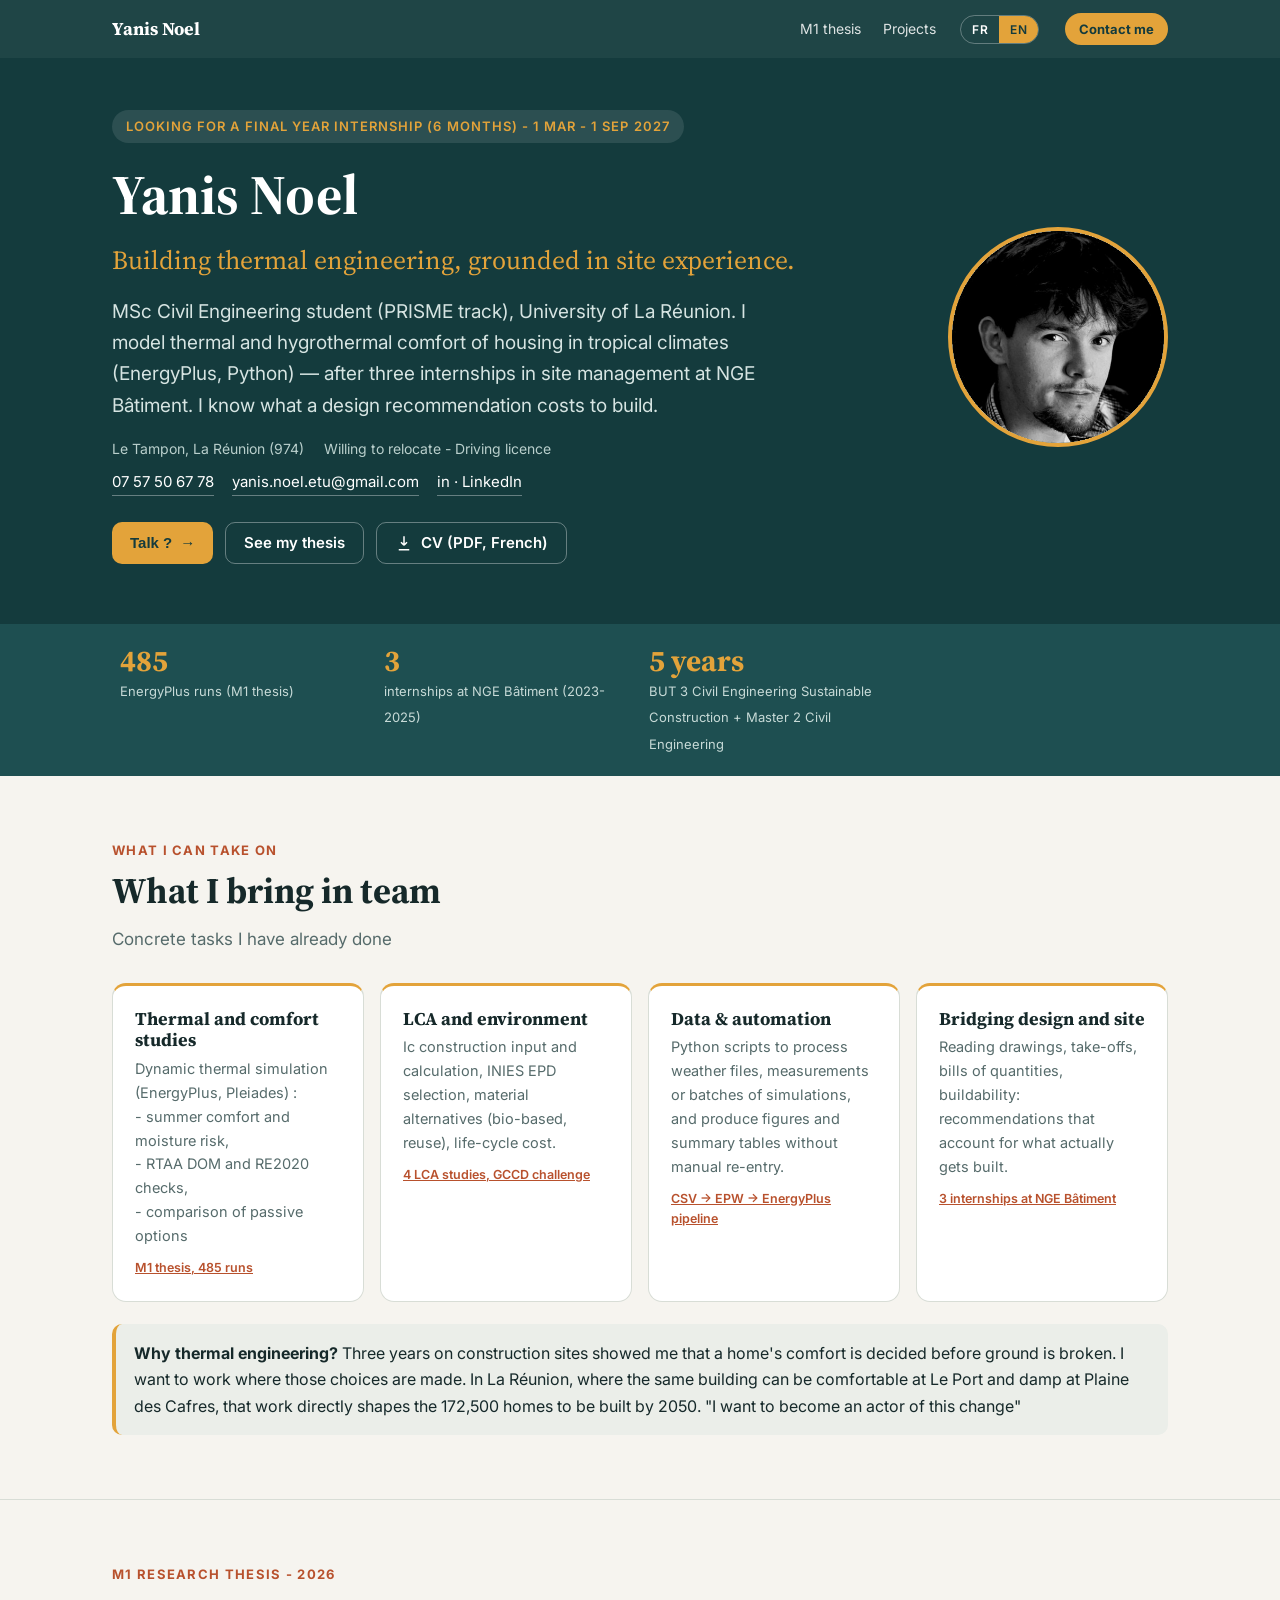
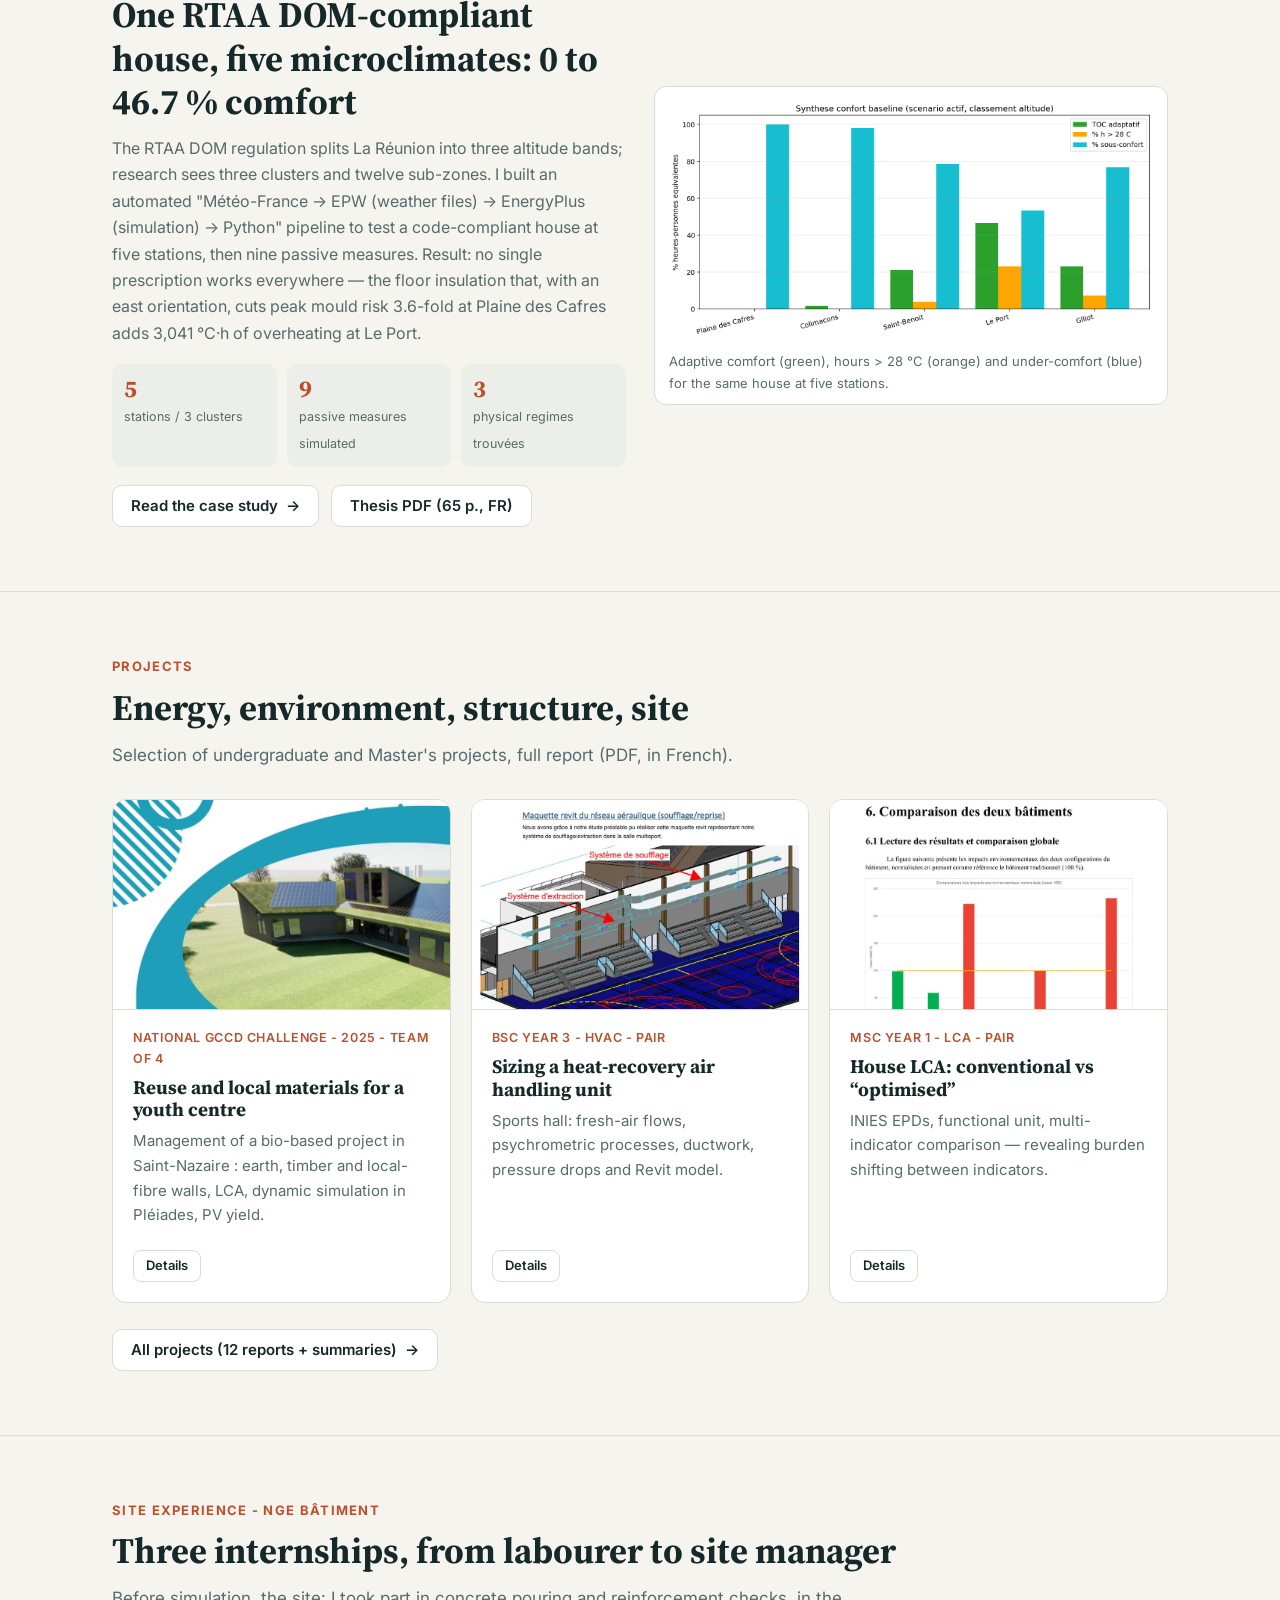
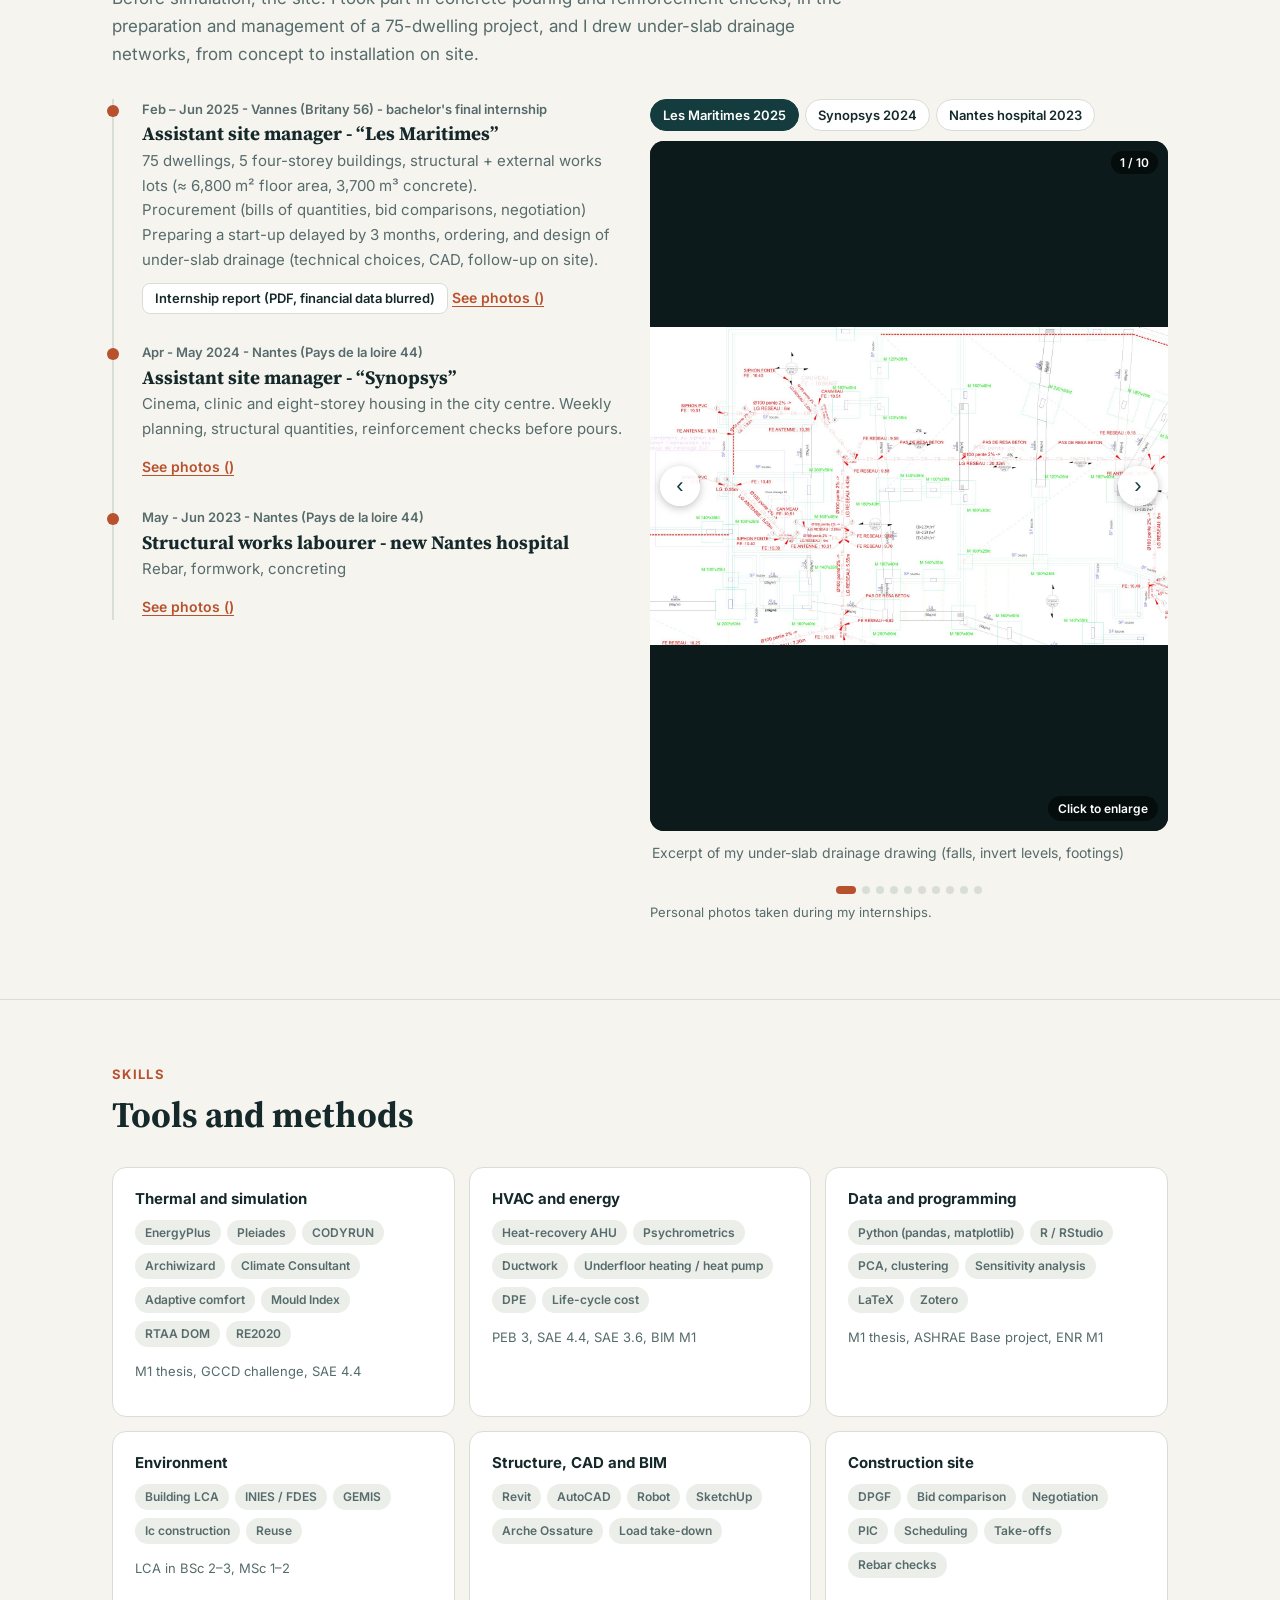
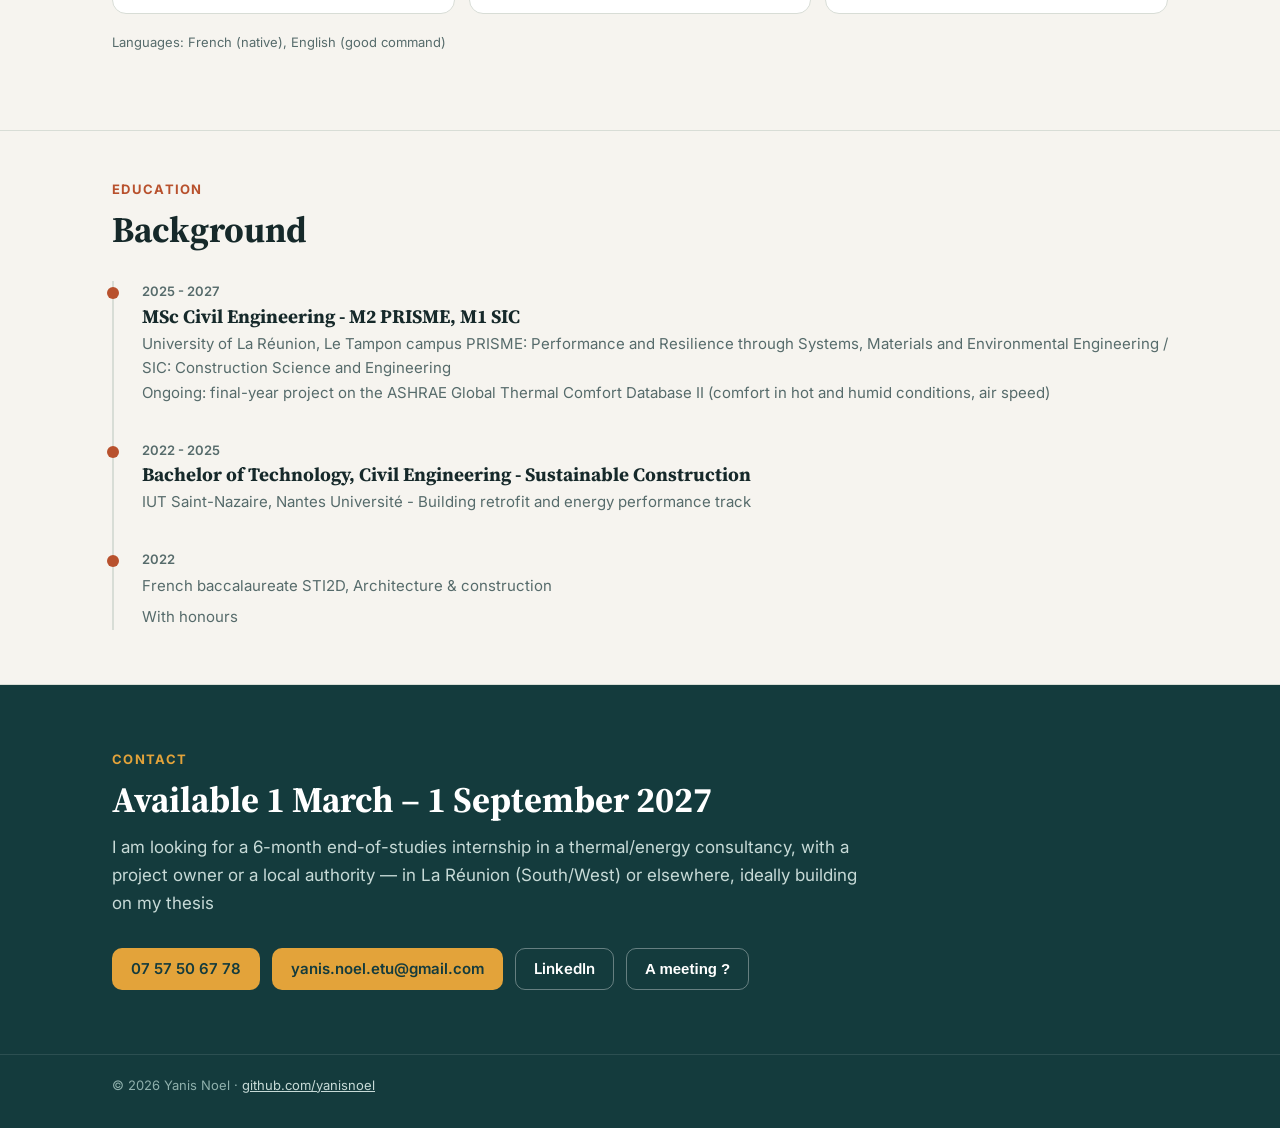
==== commit 4a61bcbe: "Update index.html" ====
--- a/yanisnoel.github.io/index.html
+++ b/yanisnoel.github.io/index.html
@@ -266,10 +266,10 @@
       <div class="card"><h3><span class="fr">Environnement</span><span class="en">Environment</span></h3>
         <span class="tag"><span class="fr">ACV bâtiment</span><span class="en">Building LCA</span></span><span class="tag">INIES / FDES</span><span class="tag">GEMIS</span><span class="tag"><span class="fr">Ic construction</span><span class="en">Ic construction</span></span><span class="tag"><span class="fr">Réemploi</span><span class="en">Reuse</span></span>
         <p class="note" style="margin-top:8px"><span class="fr">ACV BUT 2, BUT 3, M1, M2</span><span class="en">LCA in BSc 2–3, MSc 1–2</span></p></div>
-      <div class="card"><h3><span class="fr">Structure, CAO et BIM</span><span class="en">Structure, CAD and BIM</span></h3>
-        <span class="tag">Revit</span><span class="tag">AutoCAD</span><span class="tag">Robot</span><span class="tag">SketchUp</span><span class="tag">Arche Ossature</span><span class="tag"><span class="fr">Descente de charges</span><span class="en">Load take-down</span></span><span class="tag">
+            <div class="card"><h3><span class="fr">Structure, CAO et BIM</span><span class="en">Structure, CAD and BIM</span></h3>
+        <span class="tag">Revit</span><span class="tag">AutoCAD</span><span class="tag">Robot</span><span class="tag">SketchUp</span><span class="tag">Arche Ossature</span><span class="tag"><span class="fr">Descente de charges</span><span class="en">Load take-down</span></span></div>
       <div class="card"><h3><span class="fr">Chantier</span><span class="en">Construction site</span></h3>
-        <span class="tag">DPGF</span><span class="tag"><span class="fr">Comparatifs d'offres</span><span class="en">Bid comparison</span></span><span class="tag"><span class="fr">Négociations</span><span class="en">Négociations</span></span></div><span class="tag">PIC</span><span class="tag"><span class="fr">Planning</span><span class="en">Scheduling</span></span><span class="tag"><span class="fr">Quantitatifs</span><span class="en">Take-offs</span></span><span class="tag"><span class="fr">Contrôle ferraillage</span><span class="en">Rebar checks</span></span></div>
+        <span class="tag">DPGF</span><span class="tag"><span class="fr">Comparatifs d'offres</span><span class="en">Bid comparison</span></span><span class="tag"><span class="fr">Négociations</span><span class="en">Negotiation</span></span><span class="tag">PIC</span><span class="tag"><span class="fr">Planning</span><span class="en">Scheduling</span></span><span class="tag"><span class="fr">Quantitatifs</span><span class="en">Take-offs</span></span><span class="tag"><span class="fr">Contrôle ferraillage</span><span class="en">Rebar checks</span></span></div>
     </div>
     <p class="note" style="margin-top:18px"><span class="fr">Langues : français (maternelle), anglais (bon niveau)</span><span class="en">Languages: French (native), English (good command)</span></p>
   </div>
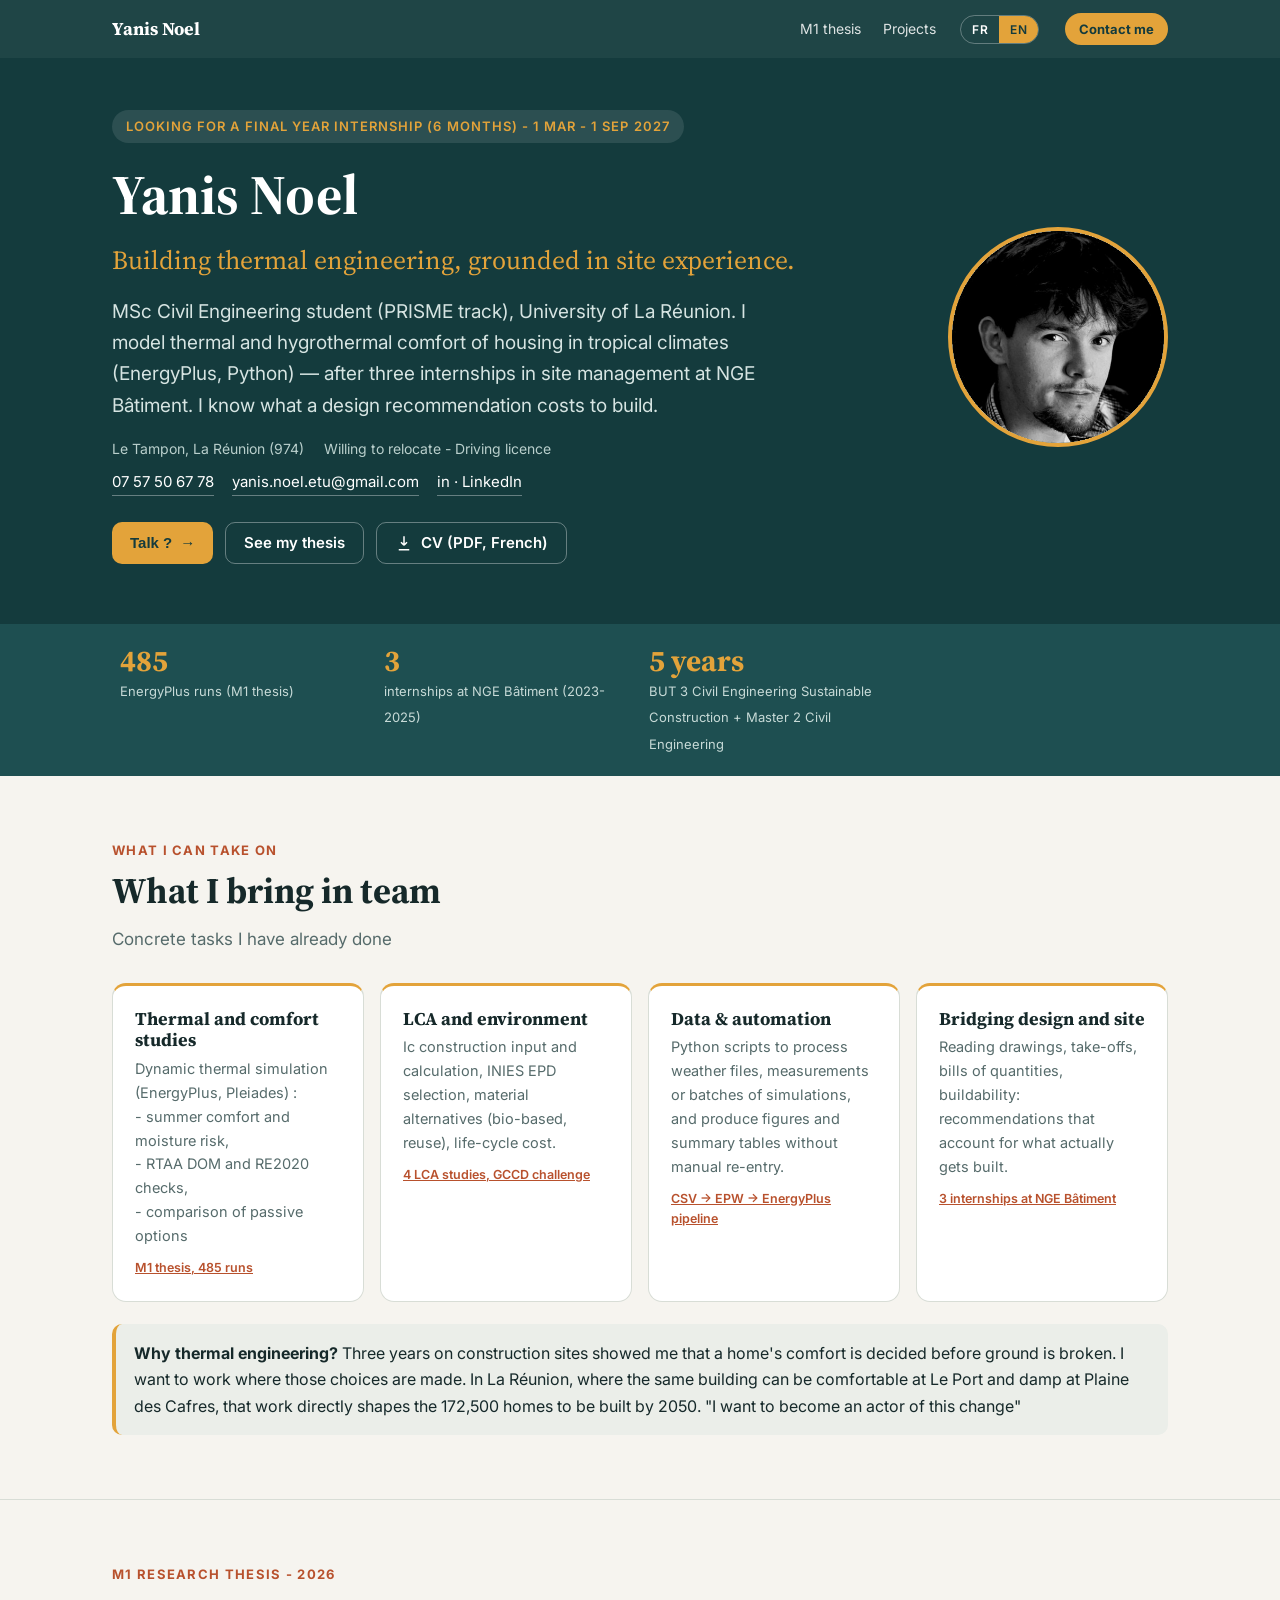
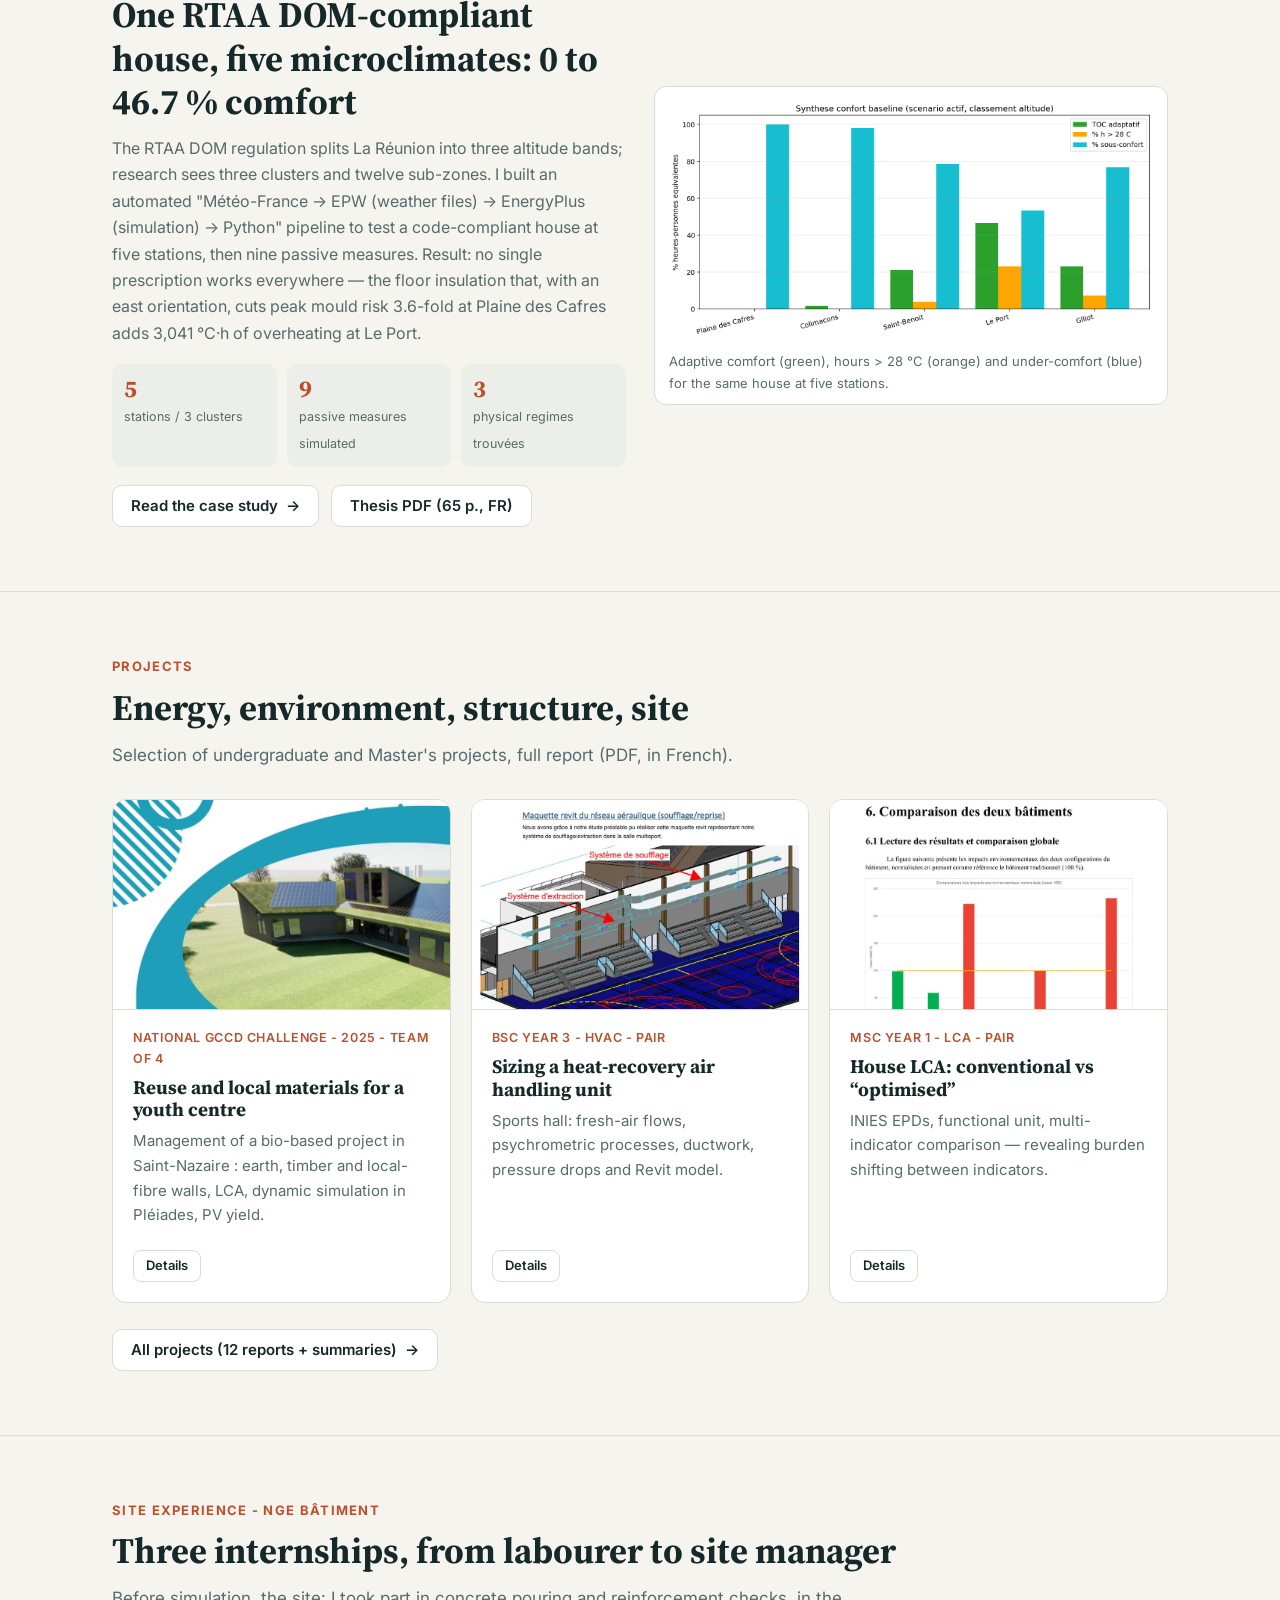
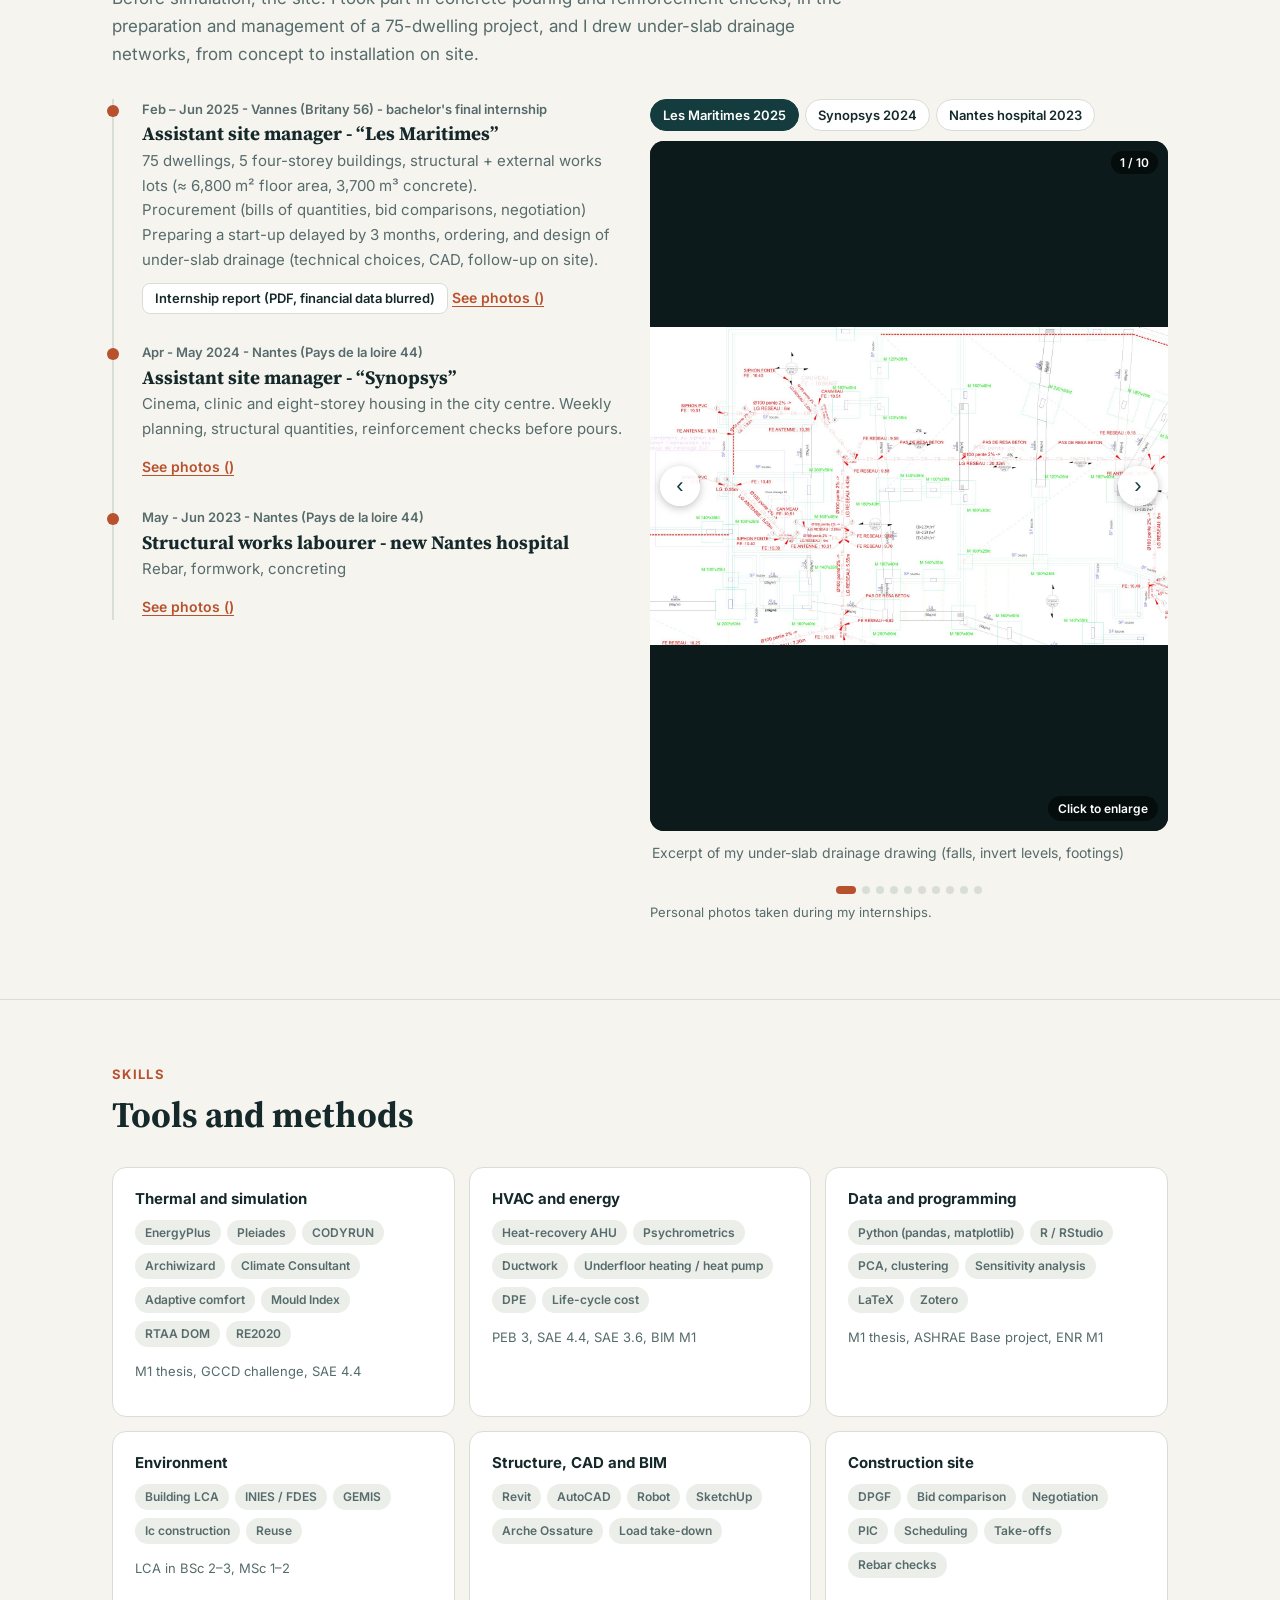
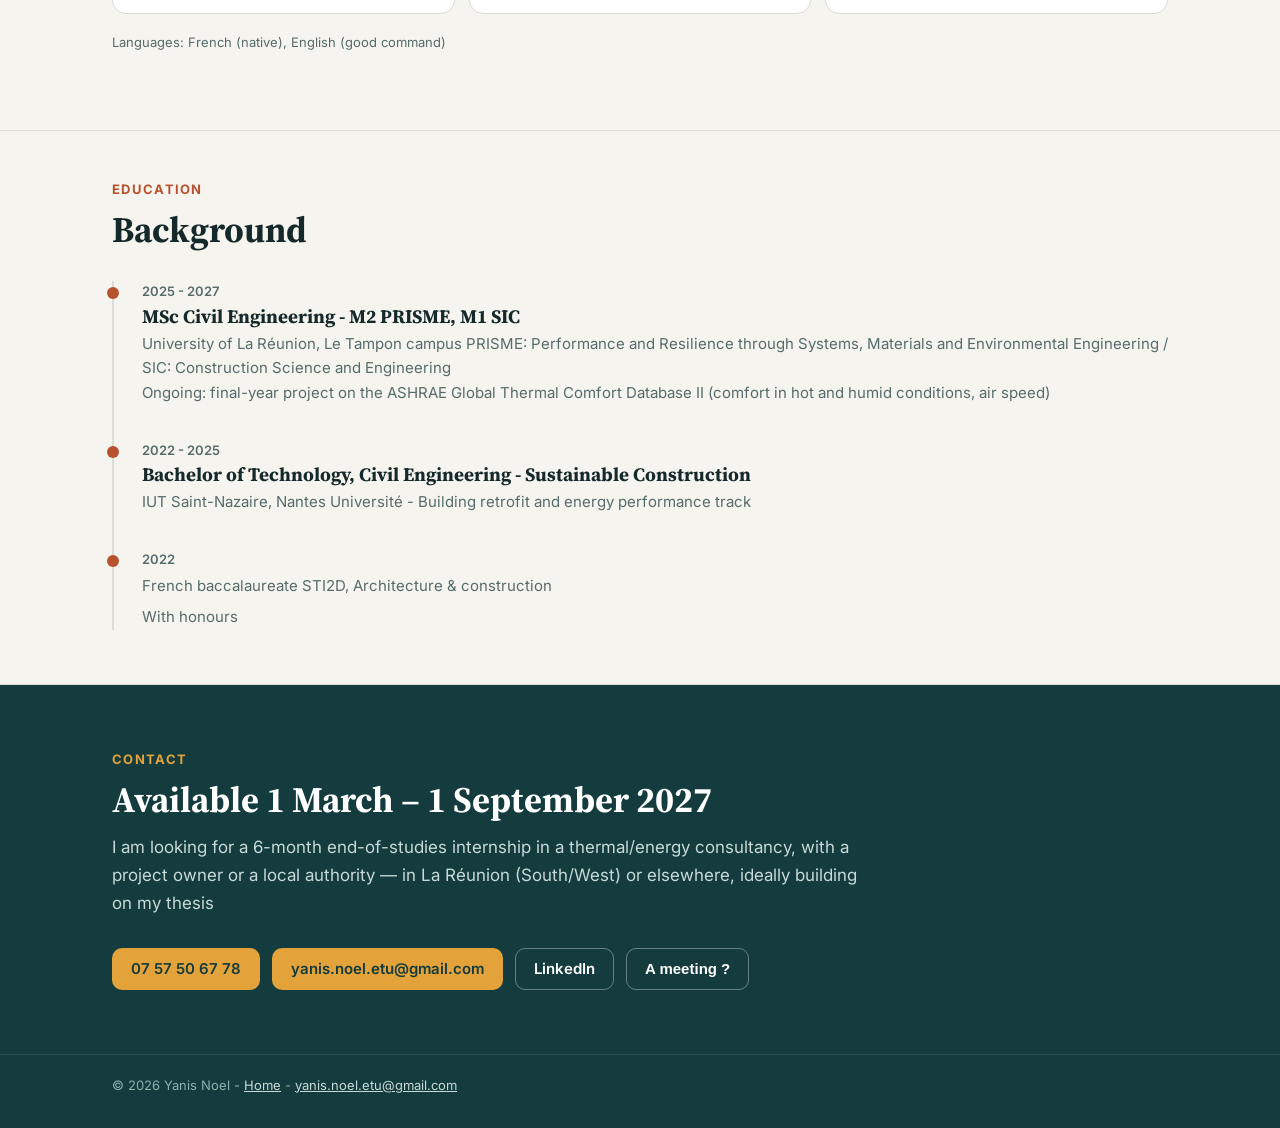
==== commit 34be3e3a: "Update index.html" ====
--- a/yanisnoel.github.io/index.html
+++ b/yanisnoel.github.io/index.html
@@ -321,7 +321,8 @@
   </div>
 </dialog>
 
-<footer><div class="wrap">© 2026 Yanis Noel · <a href="https://github.com/yanisnoel">github.com/yanisnoel</a></div></footer>
+<footer><div class="wrap">© 2026 Yanis Noel - <a href="index.html" data-keeplang><span class="fr">Accueil</span><span class="en">Home</span></a> - <a href="mailto:yanis.noel.etu@gmail.com">yanis.noel.etu@gmail.com</a></div></footer>
+  
 <script src="assets/site.js"></script>
 <dialog class="lb" id="lightbox" aria-label="Photos de chantier">
   <div class="stage">
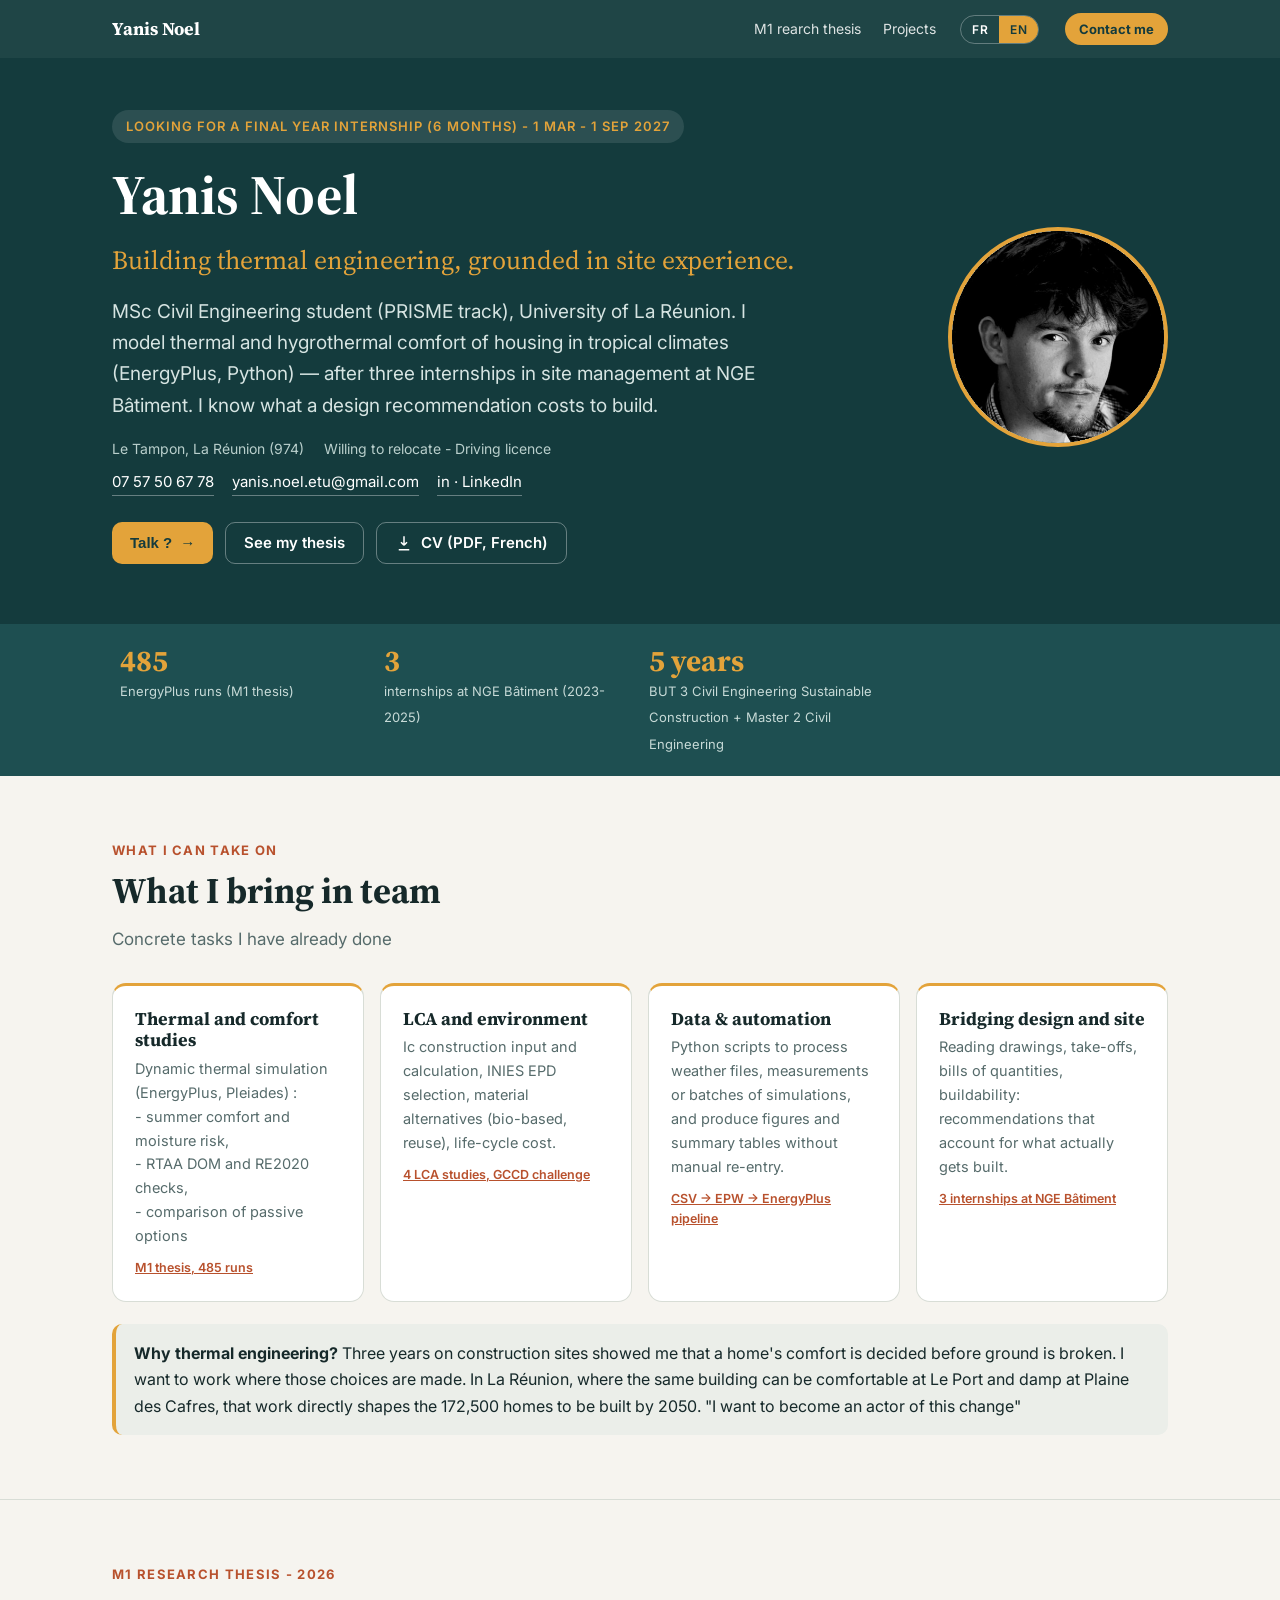
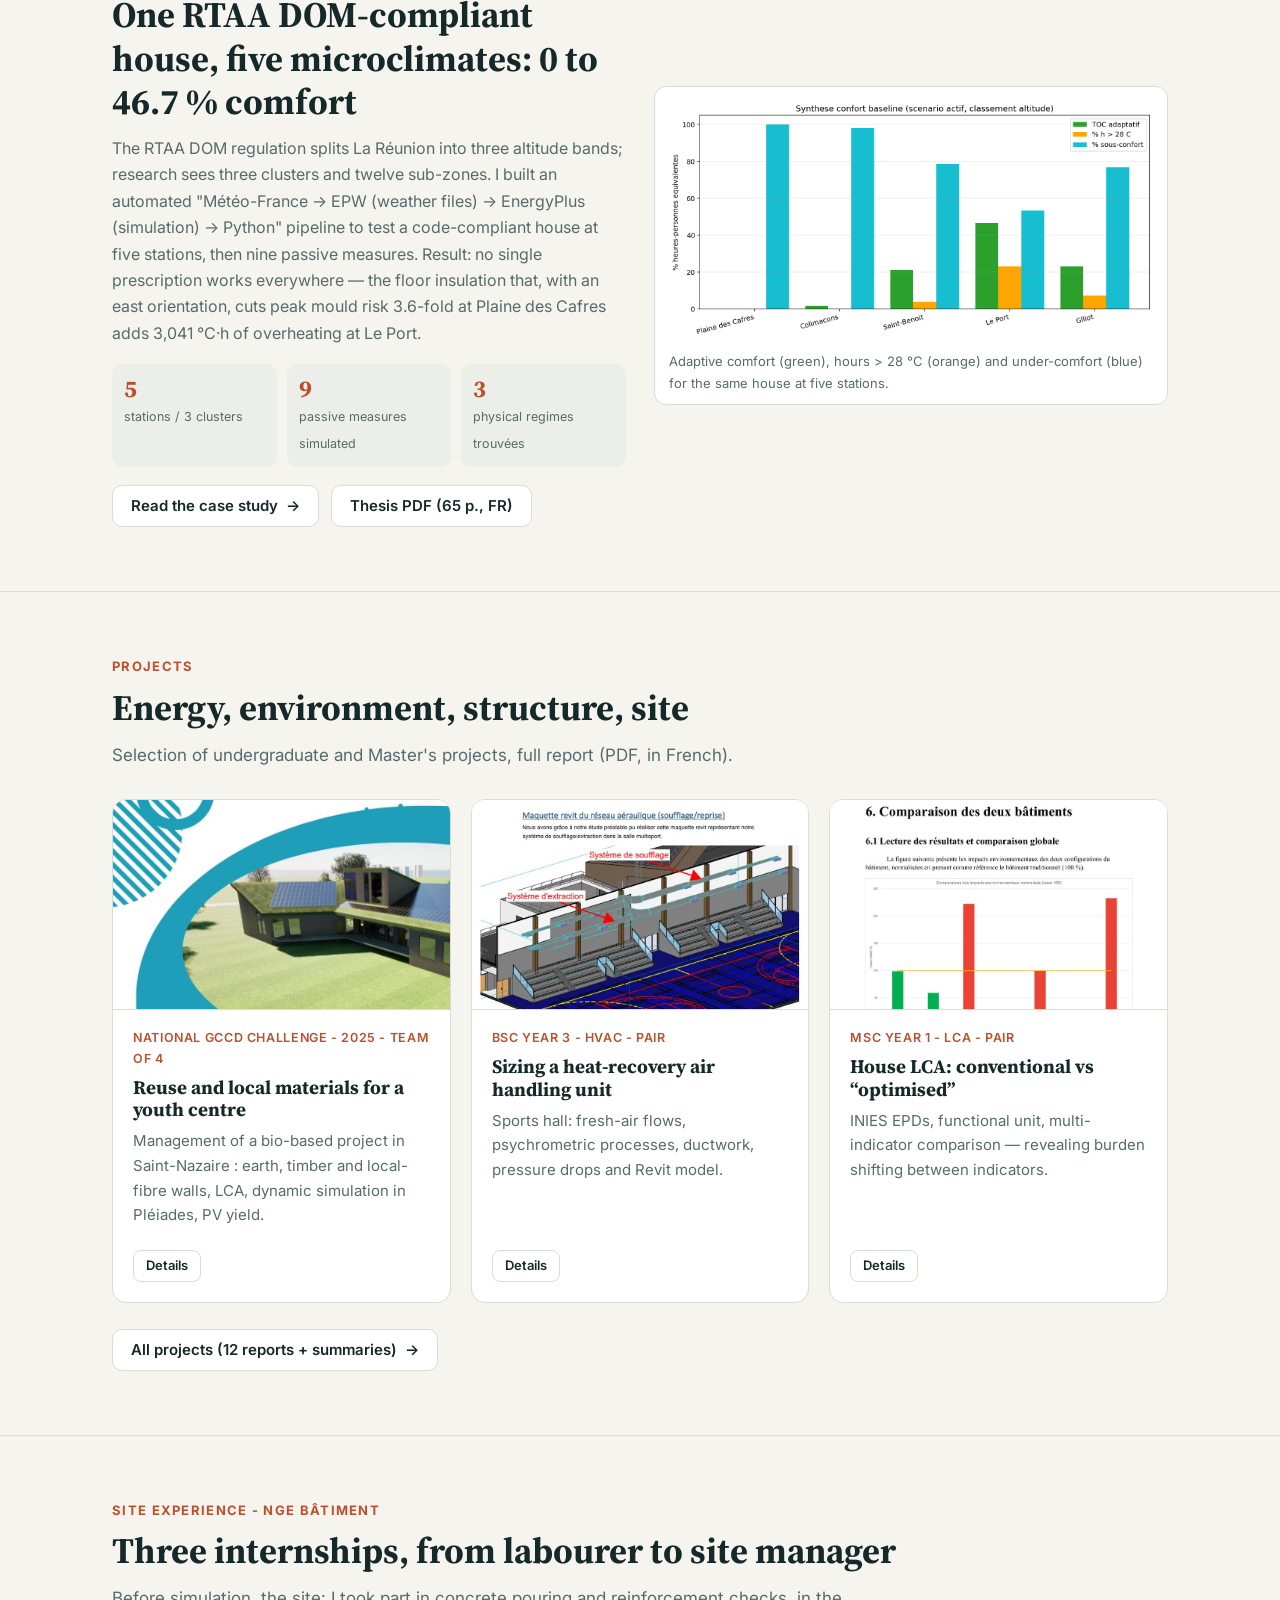
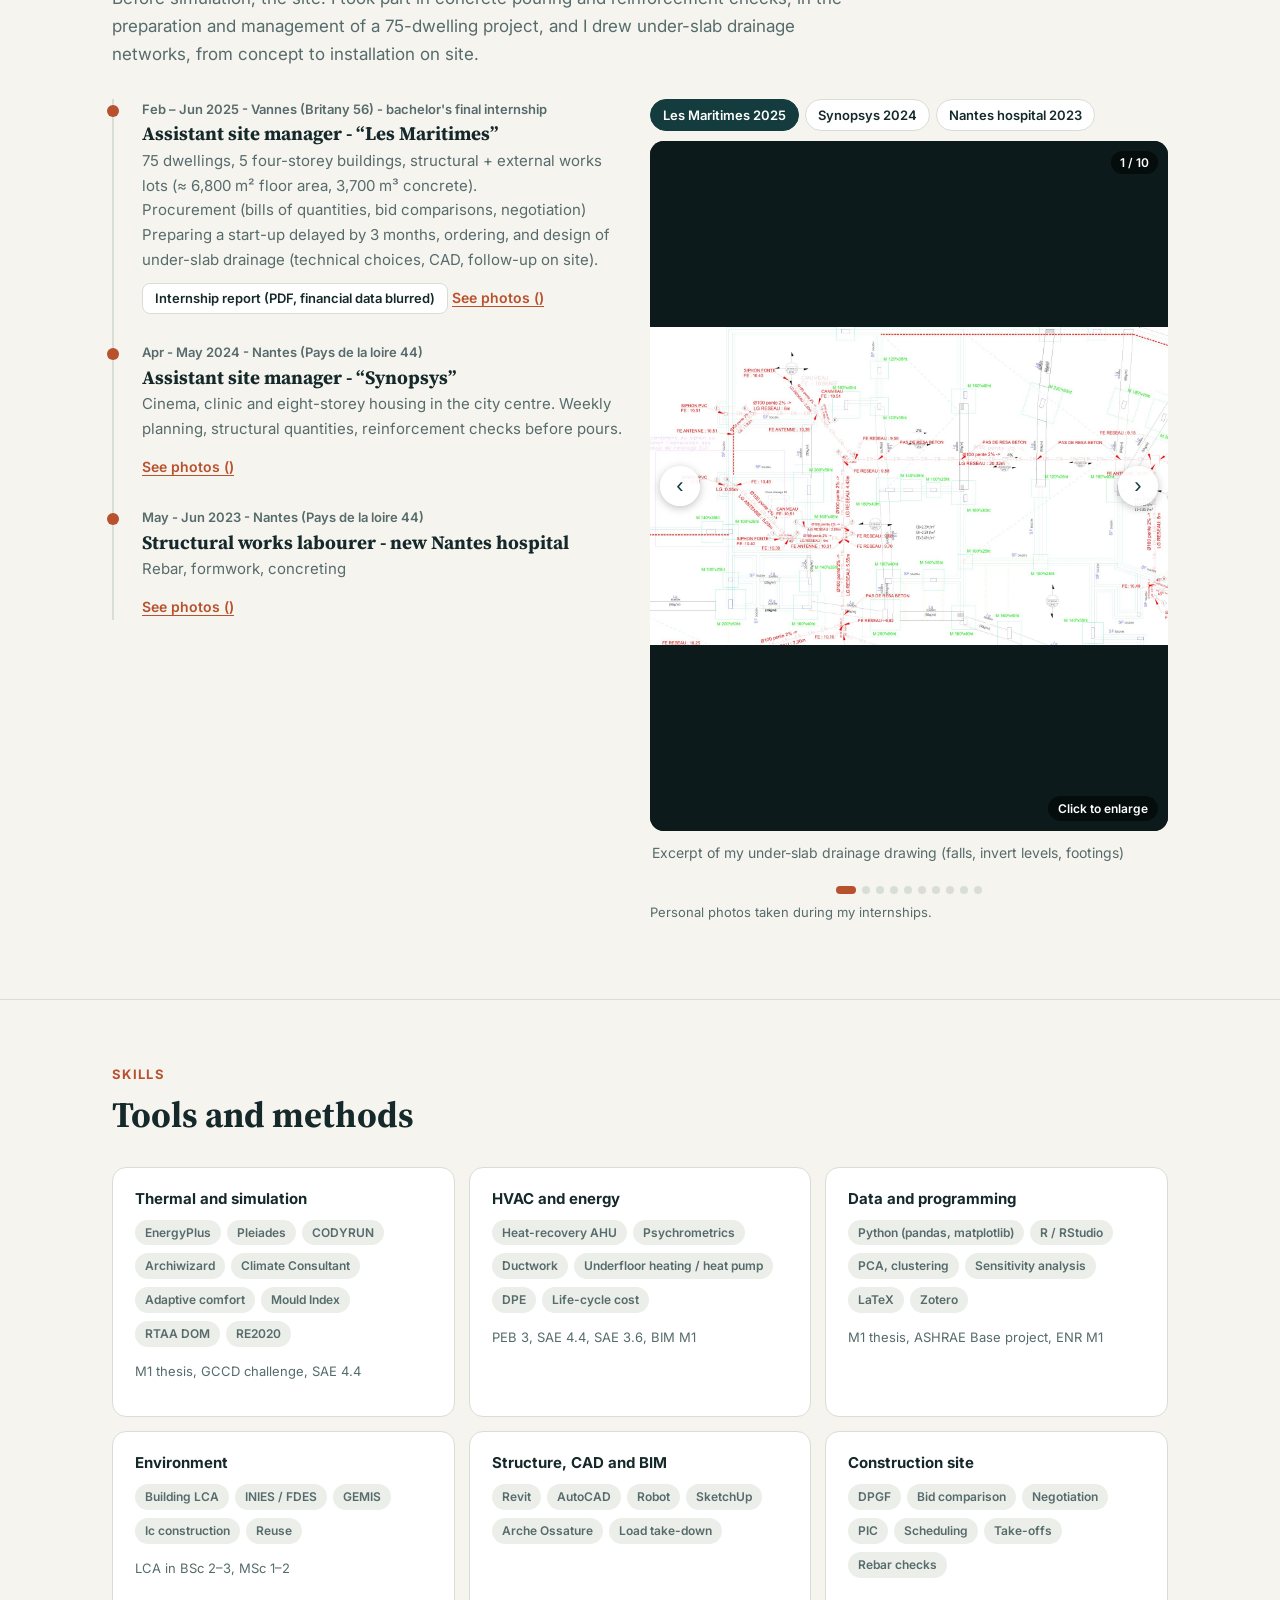
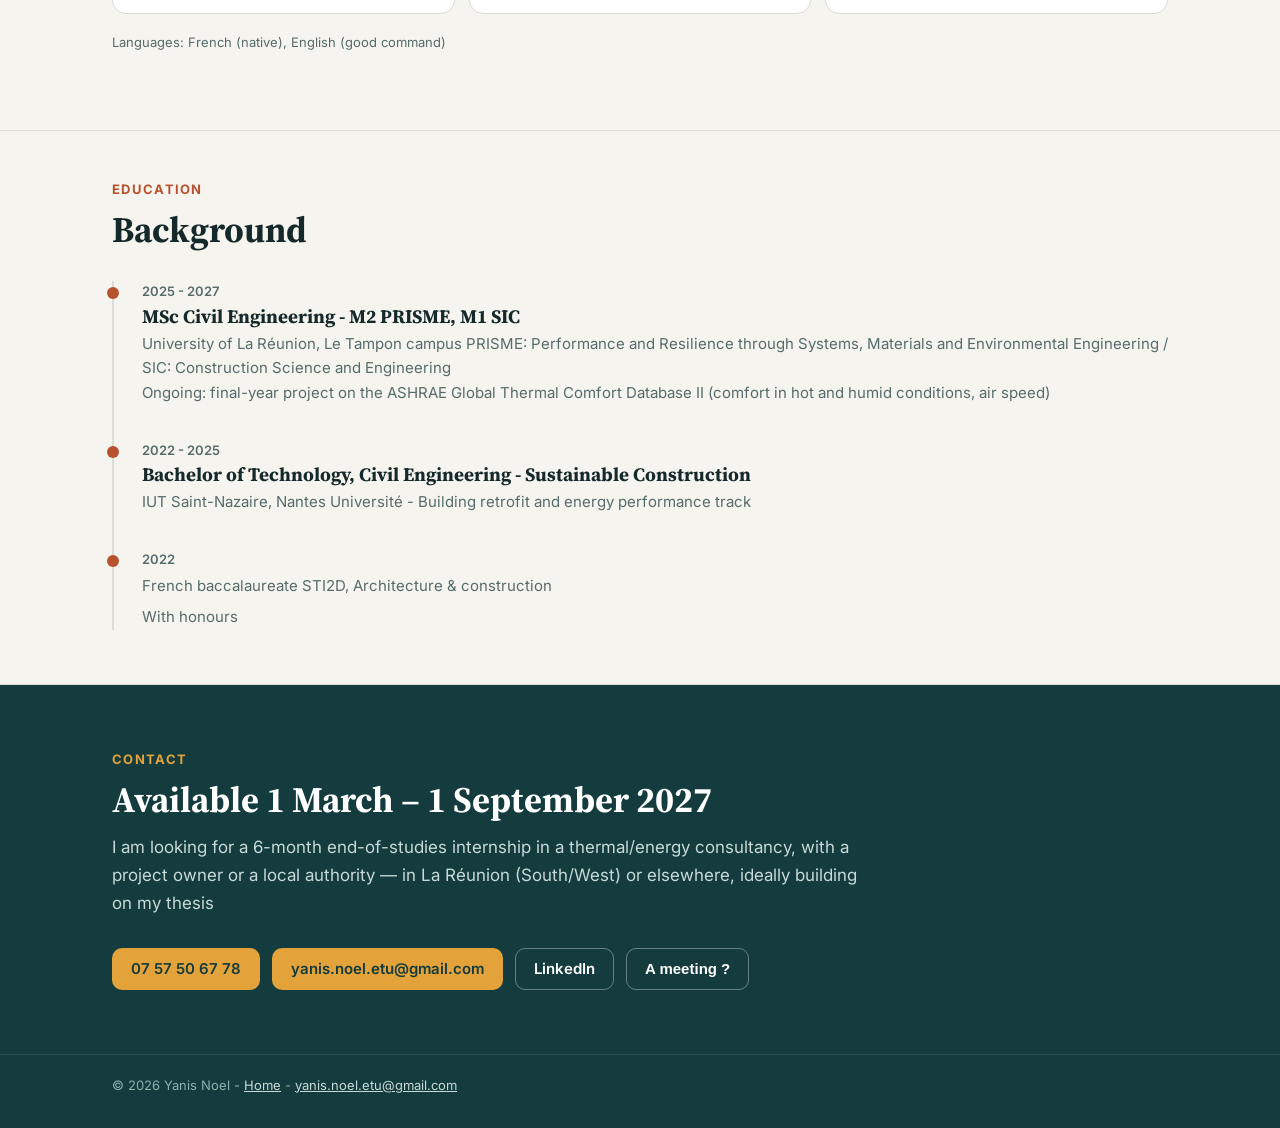
==== commit 665ed58e: "Update index.html" ====
--- a/yanisnoel.github.io/index.html
+++ b/yanisnoel.github.io/index.html
@@ -22,7 +22,7 @@
   <div class="wrap">
     <a class="brand" href="index.html" data-keeplang>Yanis Noel</a>
     <div class="links">
-      <a href="memoire.html" data-keeplang><span class="fr">Mémoire M1</span><span class="en">M1 thesis</span></a>
+      <a href="memoire.html" data-keeplang><span class="fr">Mémoire de recherche M1</span><span class="en">M1 rearch thesis</span></a>
       <a href="projets.html" data-keeplang><span class="fr">Projets</span><span class="en">Projects</span></a>
     </div>
     <div class="lang" role="group" aria-label="Langue / Language">
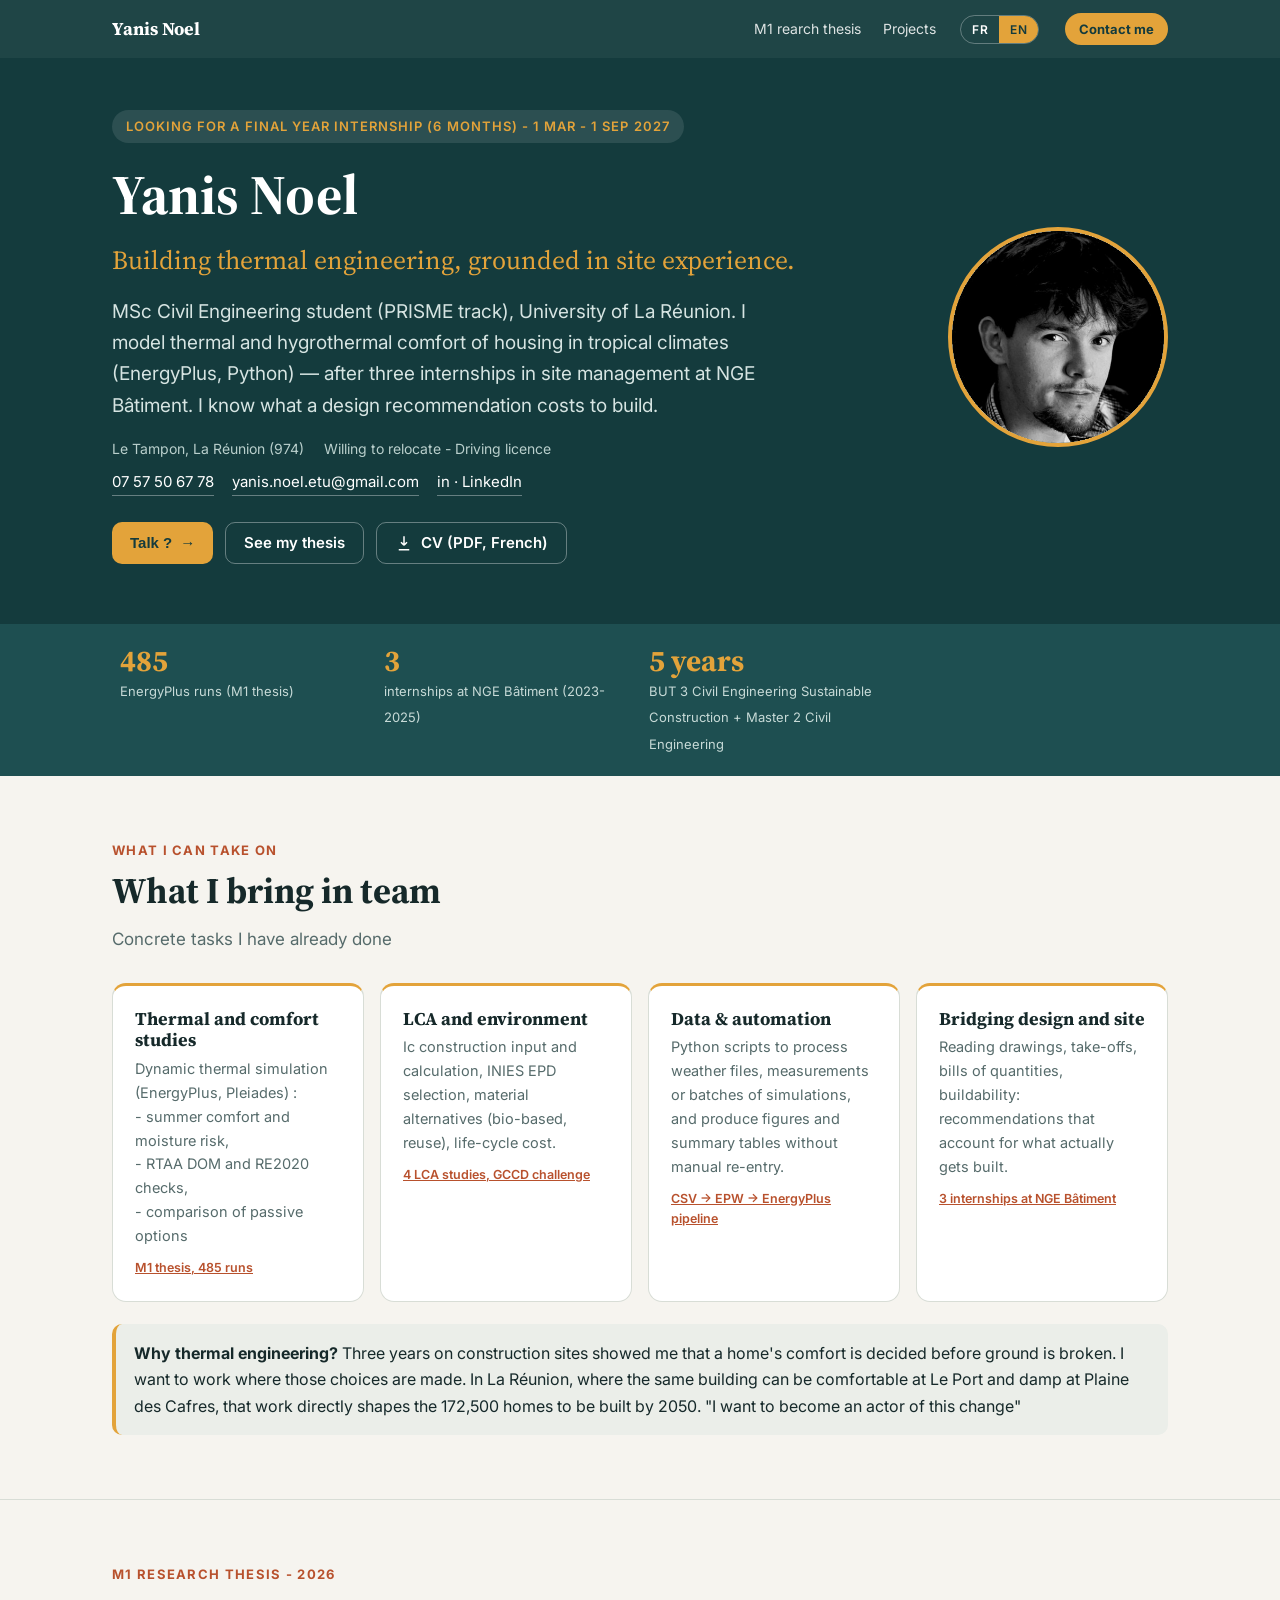
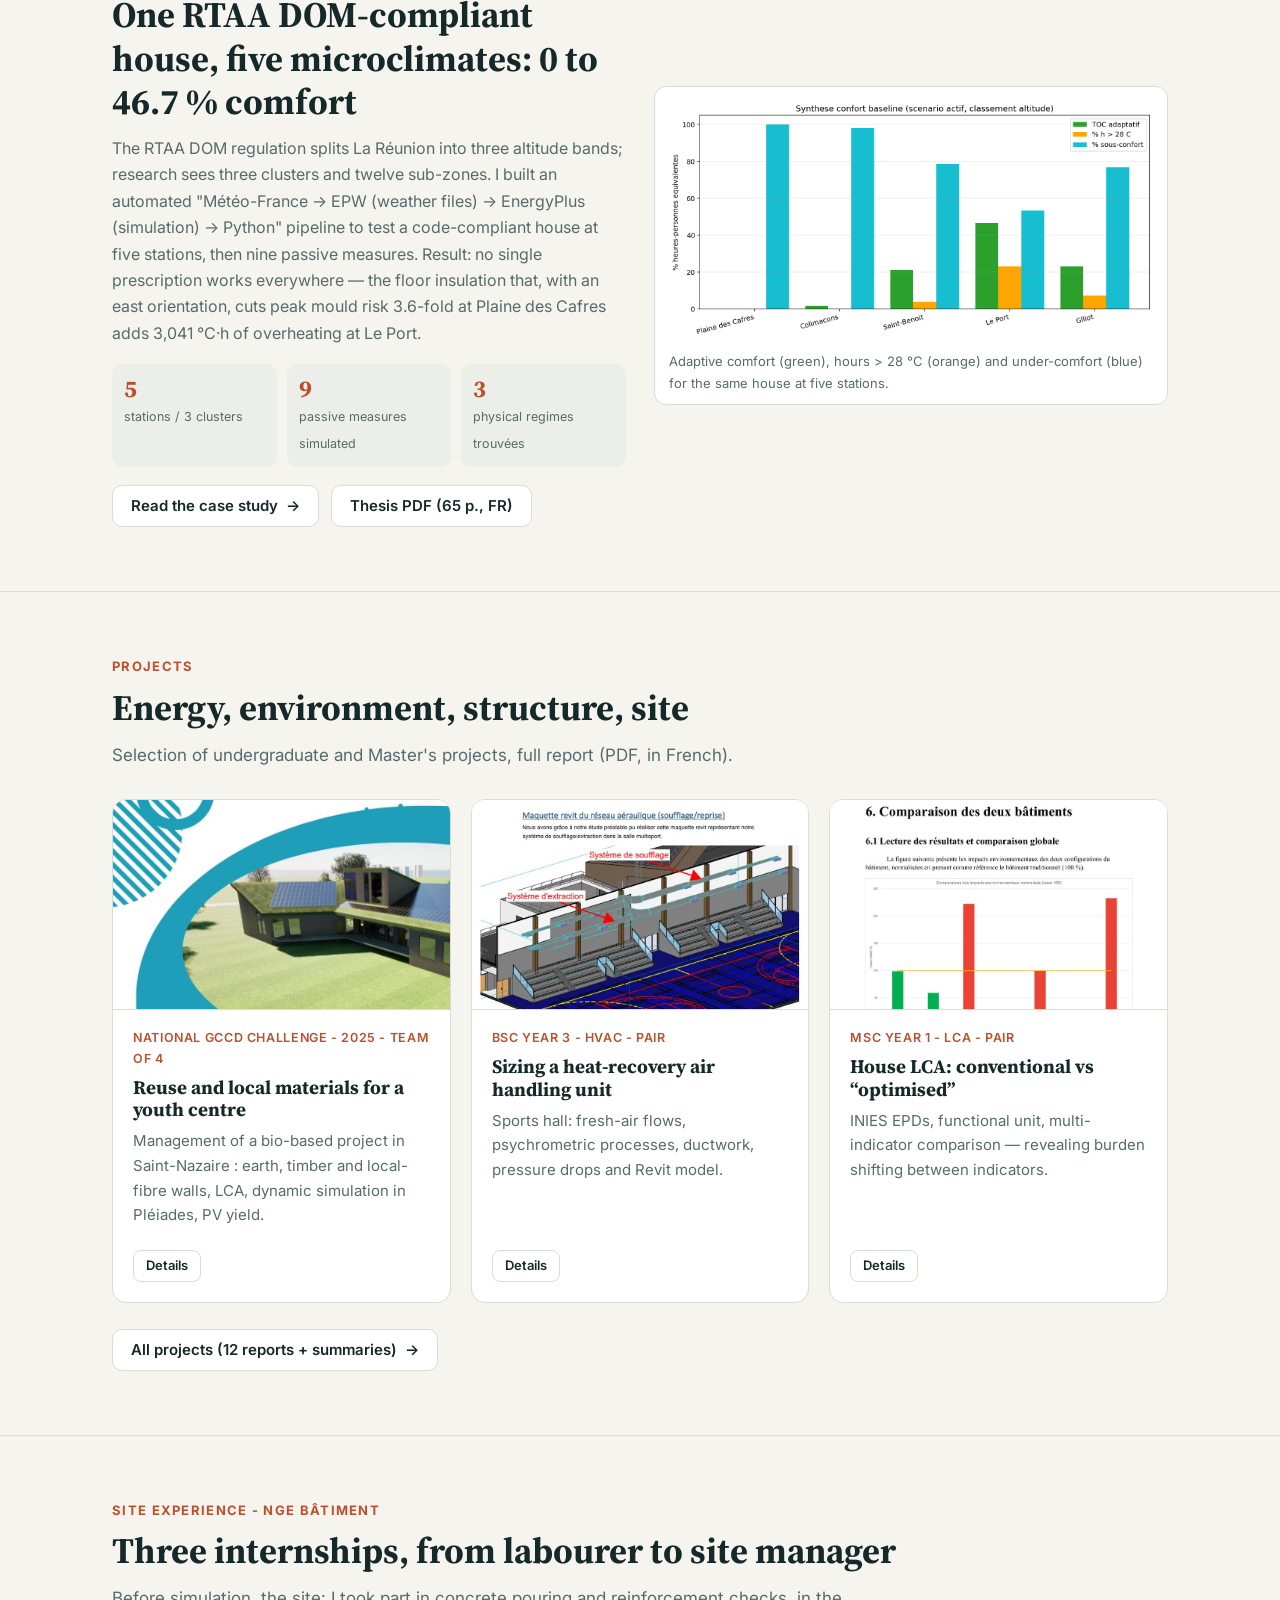
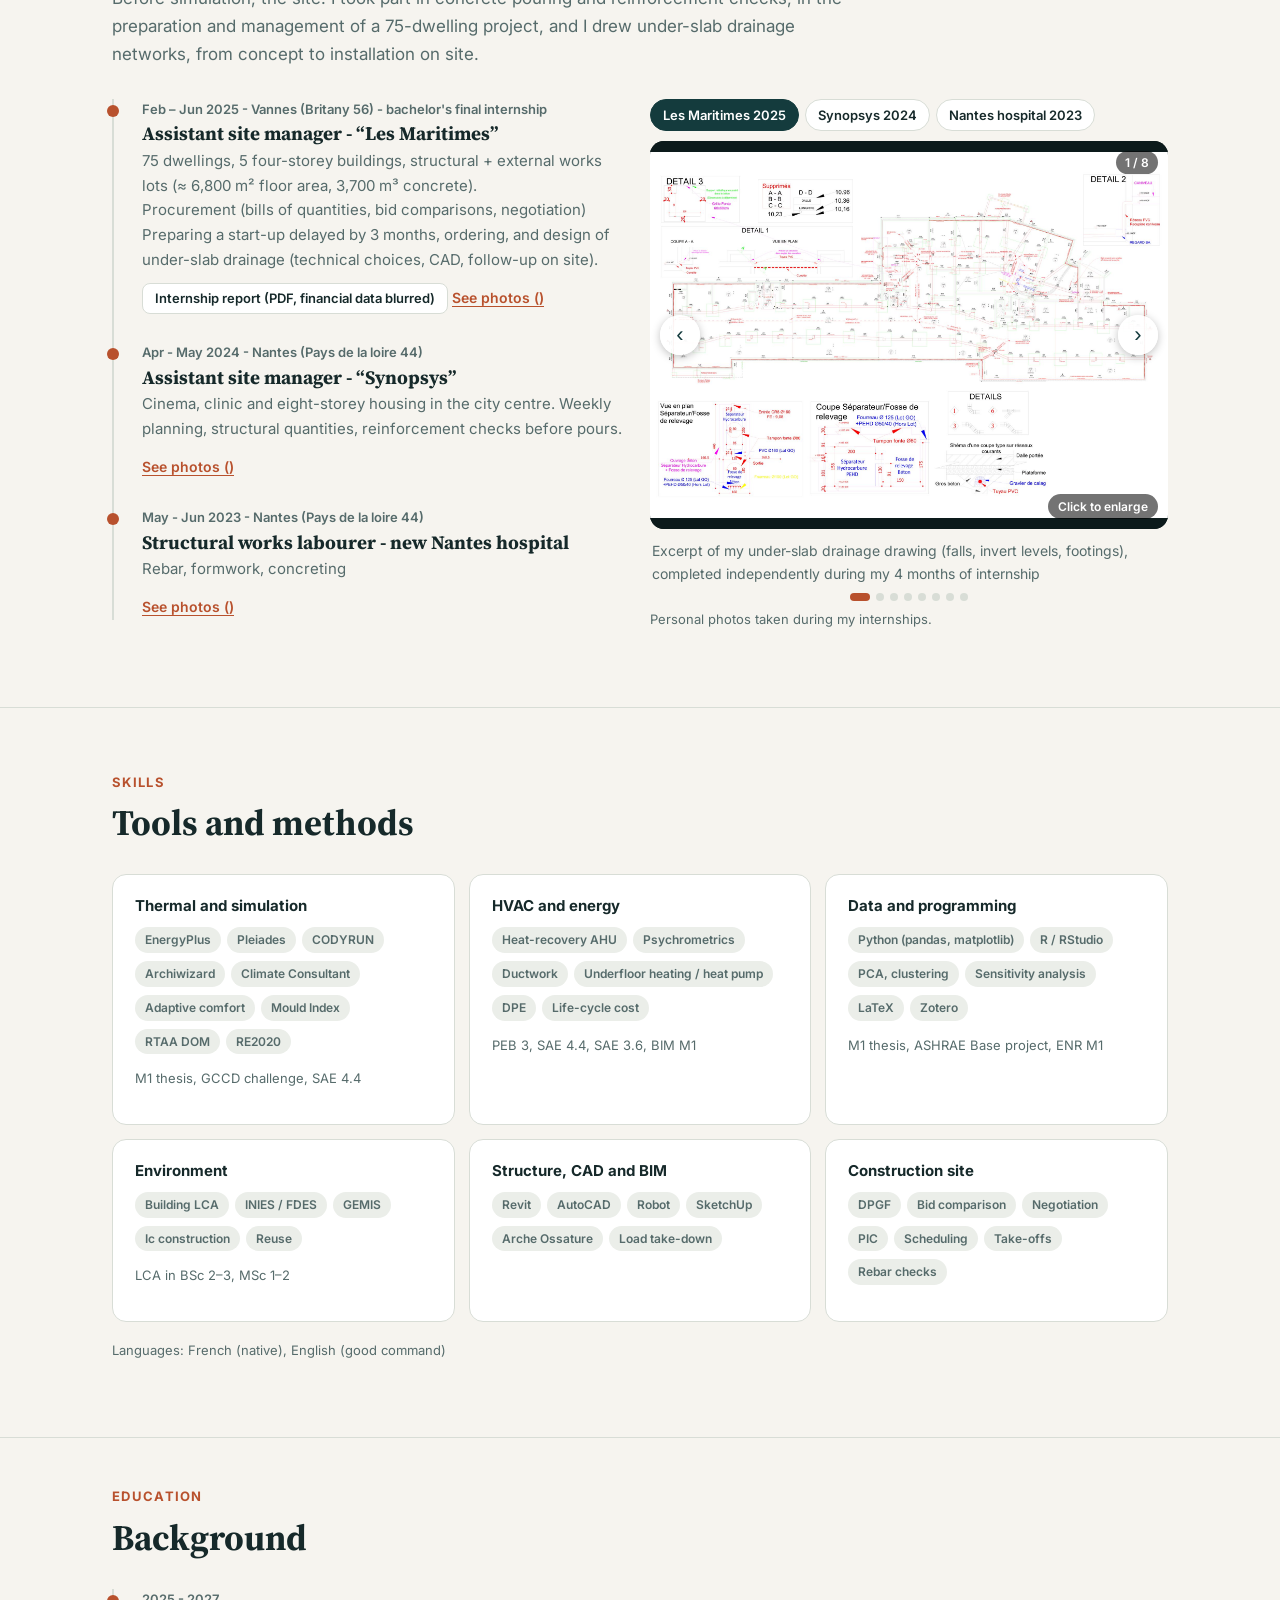
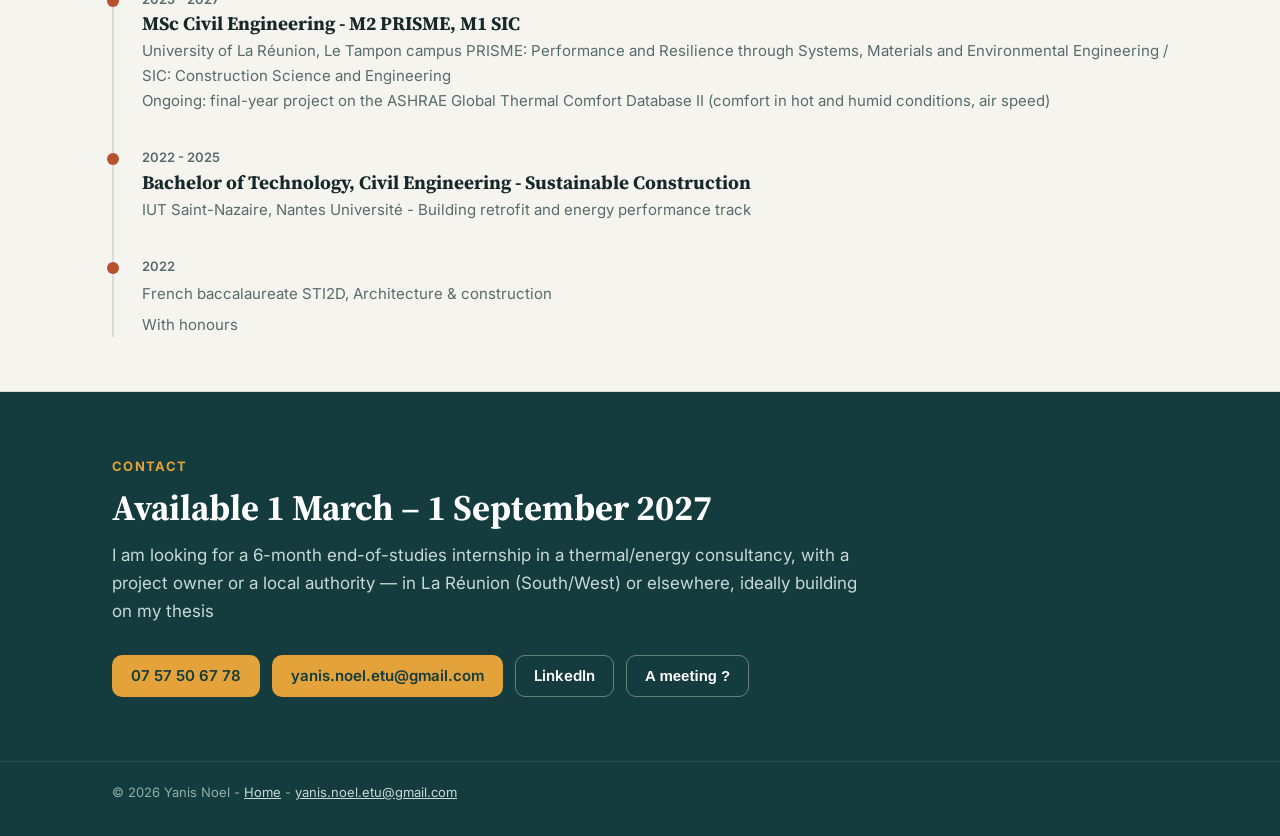
==== commit 3d58f04c: "Update index.html" ====
--- a/yanisnoel.github.io/index.html
+++ b/yanisnoel.github.io/index.html
@@ -333,7 +333,7 @@
     <button class="lnext" type="button" aria-label="Suivante">&#8250;</button>
   </div>
 </dialog>
-<script type="application/json" id="galerie-data">{"maritimes": [{"src": "assets/plan_reseaux_detail.jpg", "thumb": "assets/plan_reseaux_detail.jpg", "fr": "Extrait de mon plan de réseaux sous dallage (EU/EP, pentes, fils d'eau, massifs)", "en": "Excerpt of my under-slab drainage drawing (falls, invert levels, footings)"}, {"src": "assets/chantier/maritimes/01.jpg", "thumb": "assets/chantier/maritimes/01_s.jpg", "fr": "Conception des réseaux sous dallage : esquisses puis DAO sous AutoCAD", "en": "Designing the under-slab drainage: sketches, then CAD in AutoCAD"}, {"src": "assets/chantier/maritimes/02.jpg", "thumb": "assets/chantier/maritimes/02_s.jpg", "fr": "Préparation de chantier : plans d'installation annotés", "en": "Site preparation: annotated site layout plans"}, {"src": "assets/chantier/maritimes/03.jpg", "thumb": "assets/chantier/maritimes/03_s.jpg", "fr": "Grue montée et accès chantier sécurisé, mai 2025", "en": "Crane erected and secured site access, May 2025"}, {"src": "assets/chantier/maritimes/04.jpg", "thumb": "assets/chantier/maritimes/04_s.jpg", "fr": "Terrassements et approvisionnement des armatures", "en": "Earthworks and rebar delivery"}, {"src": "assets/chantier/maritimes/05.jpg", "thumb": "assets/chantier/maritimes/05_s.jpg", "fr": "Massif de fondation ferraillé en fond de fouille", "en": "Reinforced foundation pad in the excavation"}, {"src": "assets/chantier/maritimes/06.jpg", "thumb": "assets/chantier/maritimes/06_s.jpg", "fr": "Cage d'armatures d'une fosse avant coffrage", "en": "Reinforcement cage of a pit before formwork"}, {"src": "assets/chantier/maritimes/07.jpg", "thumb": "assets/chantier/maritimes/07_s.jpg", "fr": "Coffrage et ferraillage des longrines", "en": "Formwork and reinforcement of ground beams"}, {"src": "assets/chantier/maritimes/08.jpg", "thumb": "assets/chantier/maritimes/08_s.jpg", "fr": "Mise en place des banches", "en": "Setting up wall formwork"}, {"src": "assets/chantier/maritimes/09.jpg", "thumb": "assets/chantier/maritimes/09_s.jpg", "fr": "Premier voile banché décoffré", "en": "First cast-in-place wall, formwork removed"}], "synopsys": [{"src": "assets/chantier/synopsys/01.jpg", "thumb": "assets/chantier/synopsys/01_s.jpg", "fr": "Vue depuis la grue sur le centre de Nantes", "en": "View from the crane over central Nantes"}, {"src": "assets/chantier/synopsys/02.jpg", "thumb": "assets/chantier/synopsys/02_s.jpg", "fr": "Chantier en site urbain contraint, entre bâtiments existants", "en": "Tight urban site between existing buildings"}, {"src": "assets/chantier/synopsys/03.jpg", "thumb": "assets/chantier/synopsys/03_s.jpg", "fr": "Ferraillage d'un voile avant coulage", "en": "Wall reinforcement before pouring"}, {"src": "assets/chantier/synopsys/04.jpg", "thumb": "assets/chantier/synopsys/04_s.jpg", "fr": "Voile armé avec isolant, contrôle avant fermeture des banches", "en": "Reinforced wall with insulation, checked before closing the forms"}, {"src": "assets/chantier/synopsys/05.jpg", "thumb": "assets/chantier/synopsys/05_s.jpg", "fr": "Ferraillage de dalle", "en": "Slab reinforcement"}, {"src": "assets/chantier/synopsys/06.jpg", "thumb": "assets/chantier/synopsys/06_s.jpg", "fr": "Étaiement sous dalle", "en": "Slab propping"}, {"src": "assets/chantier/synopsys/07.jpg", "thumb": "assets/chantier/synopsys/07_s.jpg", "fr": "Suivi sur plan : avancement annoté à la main", "en": "Tracking progress on annotated drawings"}, {"src": "assets/chantier/synopsys/08.jpg", "thumb": "assets/chantier/synopsys/08_s.jpg", "fr": "Avancement du gros œuvre, mai 2024", "en": "Structural works progress, May 2024"}, {"src": "assets/chantier/synopsys/09.jpg", "thumb": "assets/chantier/synopsys/09_s.jpg", "fr": "Dalle ferraillée prête à couler", "en": "Reinforced slab ready for pouring"}], "chu": [{"src": "assets/chantier/chu/01.jpg", "thumb": "assets/chantier/chu/01_s.jpg", "fr": "Ferraillage d'un élément coulé sur site", "en": "Reinforcing a cast-in-place element"}, {"src": "assets/chantier/chu/02.jpg", "thumb": "assets/chantier/chu/02_s.jpg", "fr": "Pose des armatures", "en": "Placing the rebar"}, {"src": "assets/chantier/chu/03.jpg", "thumb": "assets/chantier/chu/03_s.jpg", "fr": "Bétonnage à la benne", "en": "Pouring concrete with the crane skip"}, {"src": "assets/chantier/chu/04.jpg", "thumb": "assets/chantier/chu/04_s.jpg", "fr": "Élément bétonné et taloché", "en": "Concreted and floated element"}, {"src": "assets/chantier/chu/05.jpg", "thumb": "assets/chantier/chu/05_s.jpg", "fr": "Banches de grande hauteur", "en": "Tall wall forms"}, {"src": "assets/chantier/chu/06.jpg", "thumb": "assets/chantier/chu/06_s.jpg", "fr": "Implantation au niveau laser", "en": "Setting out with a laser level"}, {"src": "assets/chantier/chu/07.jpg", "thumb": "assets/chantier/chu/07_s.jpg", "fr": "Mise en place d'éléments de coffrage", "en": "Installing formwork elements"}, {"src": "assets/chantier/chu/08.jpg", "thumb": "assets/chantier/chu/08_s.jpg", "fr": "Levage à la grue", "en": "Crane lifting"}, {"src": "assets/chantier/chu/09.jpg", "thumb": "assets/chantier/chu/09_s.jpg", "fr": "Voiles décoffrés et échafaudage de façade", "en": "Stripped walls and façade scaffolding"}]}</script>
+<script type="application/json" id="galerie-data">{"maritimes": [{"src": "assets/plan_reseaux_detail.jpg", "thumb": "assets/plan_reseaux_detail.jpg", "fr": "Extrait de mon plan de réseaux sous dallage (EU/EP, pentes, fils d'eau, massifs), réalisé en autonomie durant mes 4 mois de stage", "en": "Excerpt of my under-slab drainage drawing (falls, invert levels, footings), completed independently during my 4 months of internship"}, {"src": "assets/chantier/maritimes/03.jpg", "thumb": "assets/chantier/maritimes/03_s.jpg", "fr": "Grue montée et accès chantier sécurisé, mai 2025", "en": "Crane erected and secured site access, May 2025"}, {"src": "assets/chantier/maritimes/04.jpg", "thumb": "assets/chantier/maritimes/04_s.jpg", "fr": "Terrassements et approvisionnement des armatures", "en": "Earthworks and rebar delivery"}, {"src": "assets/chantier/maritimes/05.jpg", "thumb": "assets/chantier/maritimes/05_s.jpg", "fr": "Massif de fondation ferraillé en fond de fouille", "en": "Reinforced foundation pad in the excavation"}, {"src": "assets/chantier/maritimes/06.jpg", "thumb": "assets/chantier/maritimes/06_s.jpg", "fr": "Cage d'armatures d'une fosse avant coffrage", "en": "Reinforcement cage of a pit before formwork"}, {"src": "assets/chantier/maritimes/07.jpg", "thumb": "assets/chantier/maritimes/07_s.jpg", "fr": "Coffrage et ferraillage des longrines", "en": "Formwork and reinforcement of ground beams"}, {"src": "assets/chantier/maritimes/08.jpg", "thumb": "assets/chantier/maritimes/08_s.jpg", "fr": "Mise en place des banches", "en": "Setting up wall formwork"}, {"src": "assets/chantier/maritimes/09.jpg", "thumb": "assets/chantier/maritimes/09_s.jpg", "fr": "Premier voile banché décoffré", "en": "First cast-in-place wall, formwork removed"}], "synopsys": [{"src": "assets/chantier/synopsys/01.jpg", "thumb": "assets/chantier/synopsys/01_s.jpg", "fr": "Vue depuis la grue sur le centre de Nantes", "en": "View from the crane over central Nantes"}, {"src": "assets/chantier/synopsys/02.jpg", "thumb": "assets/chantier/synopsys/02_s.jpg", "fr": "Chantier en site urbain contraint, entre bâtiments existants", "en": "Tight urban site between existing buildings"}, {"src": "assets/chantier/synopsys/03.jpg", "thumb": "assets/chantier/synopsys/03_s.jpg", "fr": "Ferraillage d'un voile avant coulage", "en": "Wall reinforcement before pouring"}, {"src": "assets/chantier/synopsys/04.jpg", "thumb": "assets/chantier/synopsys/04_s.jpg", "fr": "Voile armé avec isolant, contrôle avant fermeture des banches", "en": "Reinforced wall with insulation, checked before closing the forms"}, {"src": "assets/chantier/synopsys/05.jpg", "thumb": "assets/chantier/synopsys/05_s.jpg", "fr": "Ferraillage de dalle", "en": "Slab reinforcement"}, {"src": "assets/chantier/synopsys/06.jpg", "thumb": "assets/chantier/synopsys/06_s.jpg", "fr": "Étaiement sous dalle", "en": "Slab propping"}, {"src": "assets/chantier/synopsys/07.jpg", "thumb": "assets/chantier/synopsys/07_s.jpg", "fr": "Suivi sur plan : avancement annoté à la main", "en": "Tracking progress on annotated drawings"}, {"src": "assets/chantier/synopsys/08.jpg", "thumb": "assets/chantier/synopsys/08_s.jpg", "fr": "Avancement du gros œuvre, mai 2024", "en": "Structural works progress, May 2024"}, {"src": "assets/chantier/synopsys/09.jpg", "thumb": "assets/chantier/synopsys/09_s.jpg", "fr": "Dalle ferraillée prête à couler", "en": "Reinforced slab ready for pouring"}], "chu": [{"src": "assets/chantier/chu/01.jpg", "thumb": "assets/chantier/chu/01_s.jpg", "fr": "Ferraillage d'un élément coulé sur site", "en": "Reinforcing a cast-in-place element"}, {"src": "assets/chantier/chu/02.jpg", "thumb": "assets/chantier/chu/02_s.jpg", "fr": "Pose des armatures", "en": "Placing the rebar"}, {"src": "assets/chantier/chu/03.jpg", "thumb": "assets/chantier/chu/03_s.jpg", "fr": "Bétonnage à la benne", "en": "Pouring concrete with the crane skip"}, {"src": "assets/chantier/chu/04.jpg", "thumb": "assets/chantier/chu/04_s.jpg", "fr": "Élément bétonné et taloché", "en": "Concreted and floated element"}, {"src": "assets/chantier/chu/05.jpg", "thumb": "assets/chantier/chu/05_s.jpg", "fr": "Banches de grande hauteur", "en": "Tall wall forms"}, {"src": "assets/chantier/chu/06.jpg", "thumb": "assets/chantier/chu/06_s.jpg", "fr": "Implantation au niveau laser", "en": "Setting out with a laser level"}, {"src": "assets/chantier/chu/07.jpg", "thumb": "assets/chantier/chu/07_s.jpg", "fr": "Mise en place d'éléments de coffrage", "en": "Installing formwork elements"}, {"src": "assets/chantier/chu/08.jpg", "thumb": "assets/chantier/chu/08_s.jpg", "fr": "Levage à la grue", "en": "Crane lifting"}, {"src": "assets/chantier/chu/09.jpg", "thumb": "assets/chantier/chu/09_s.jpg", "fr": "Voiles décoffrés et échafaudage de façade", "en": "Stripped walls and façade scaffolding"}]}</script>
 <script src="assets/galerie.js"></script>
 
 </body>
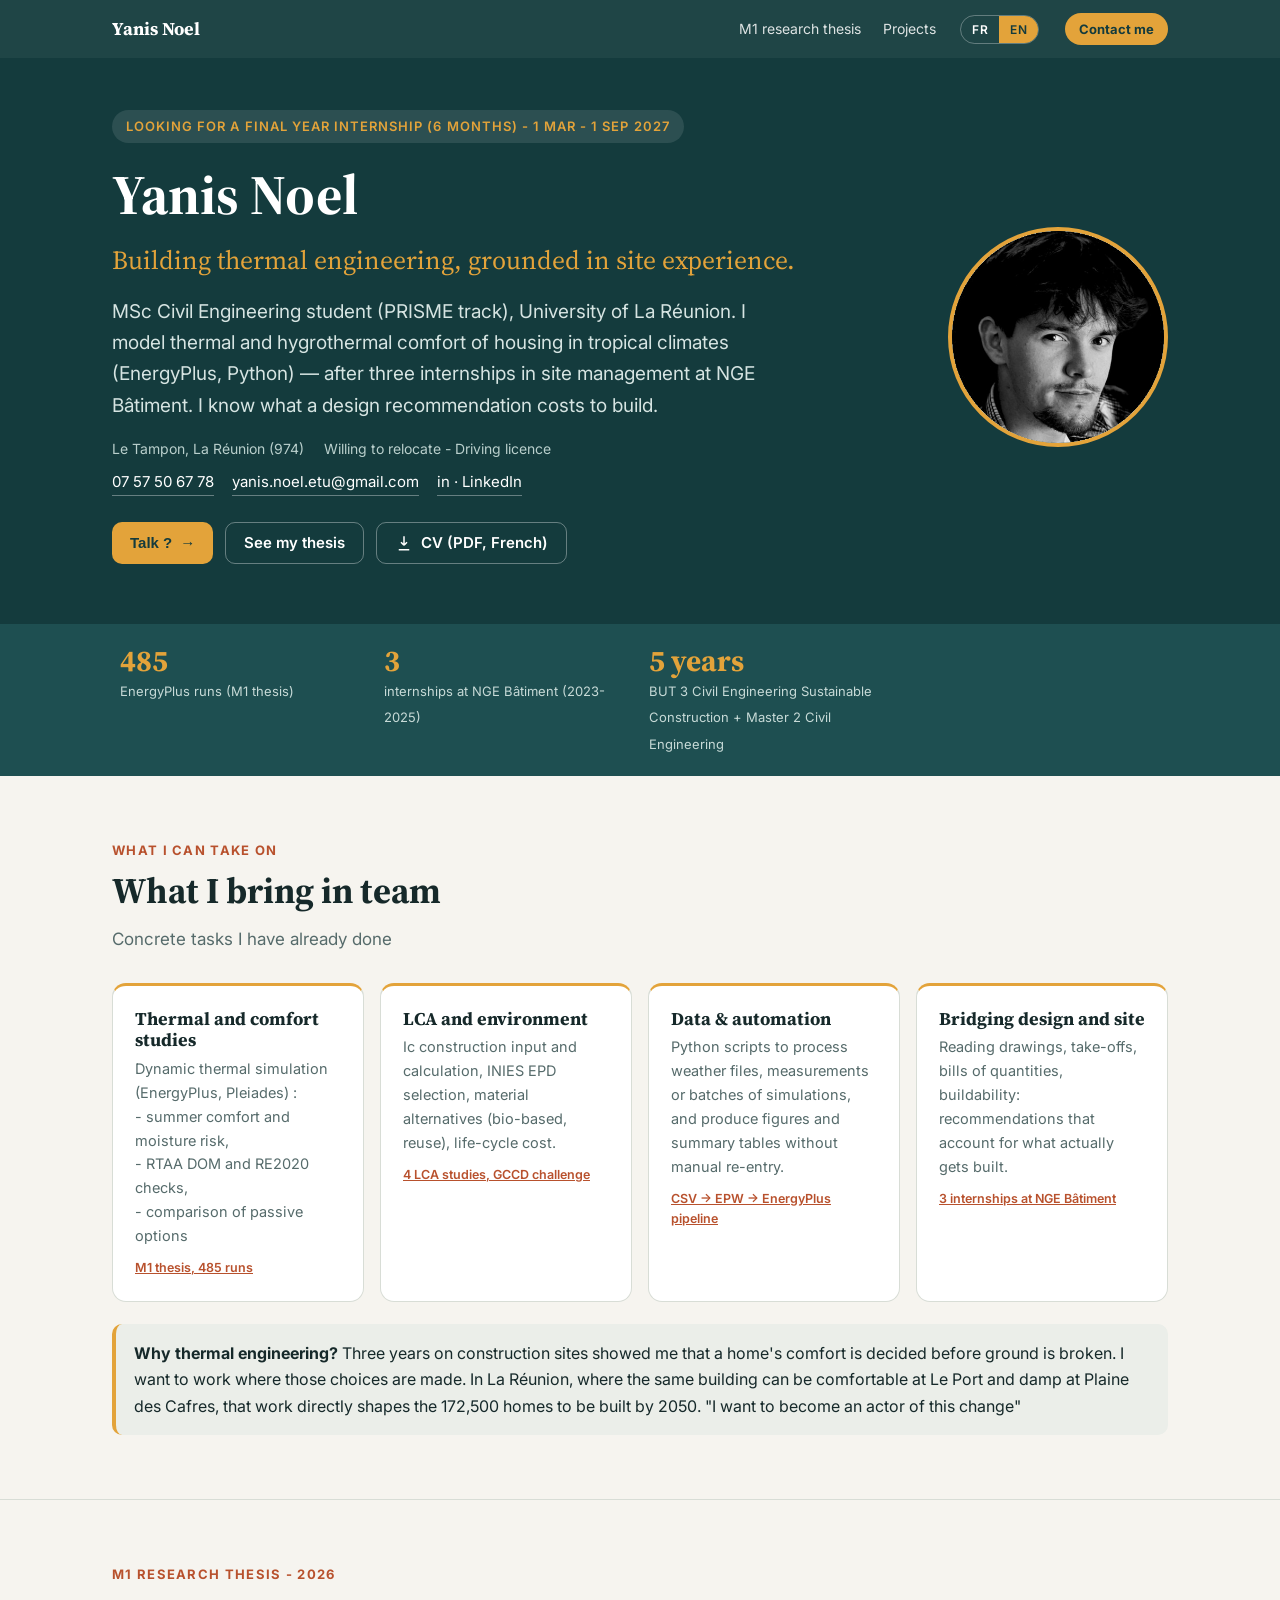
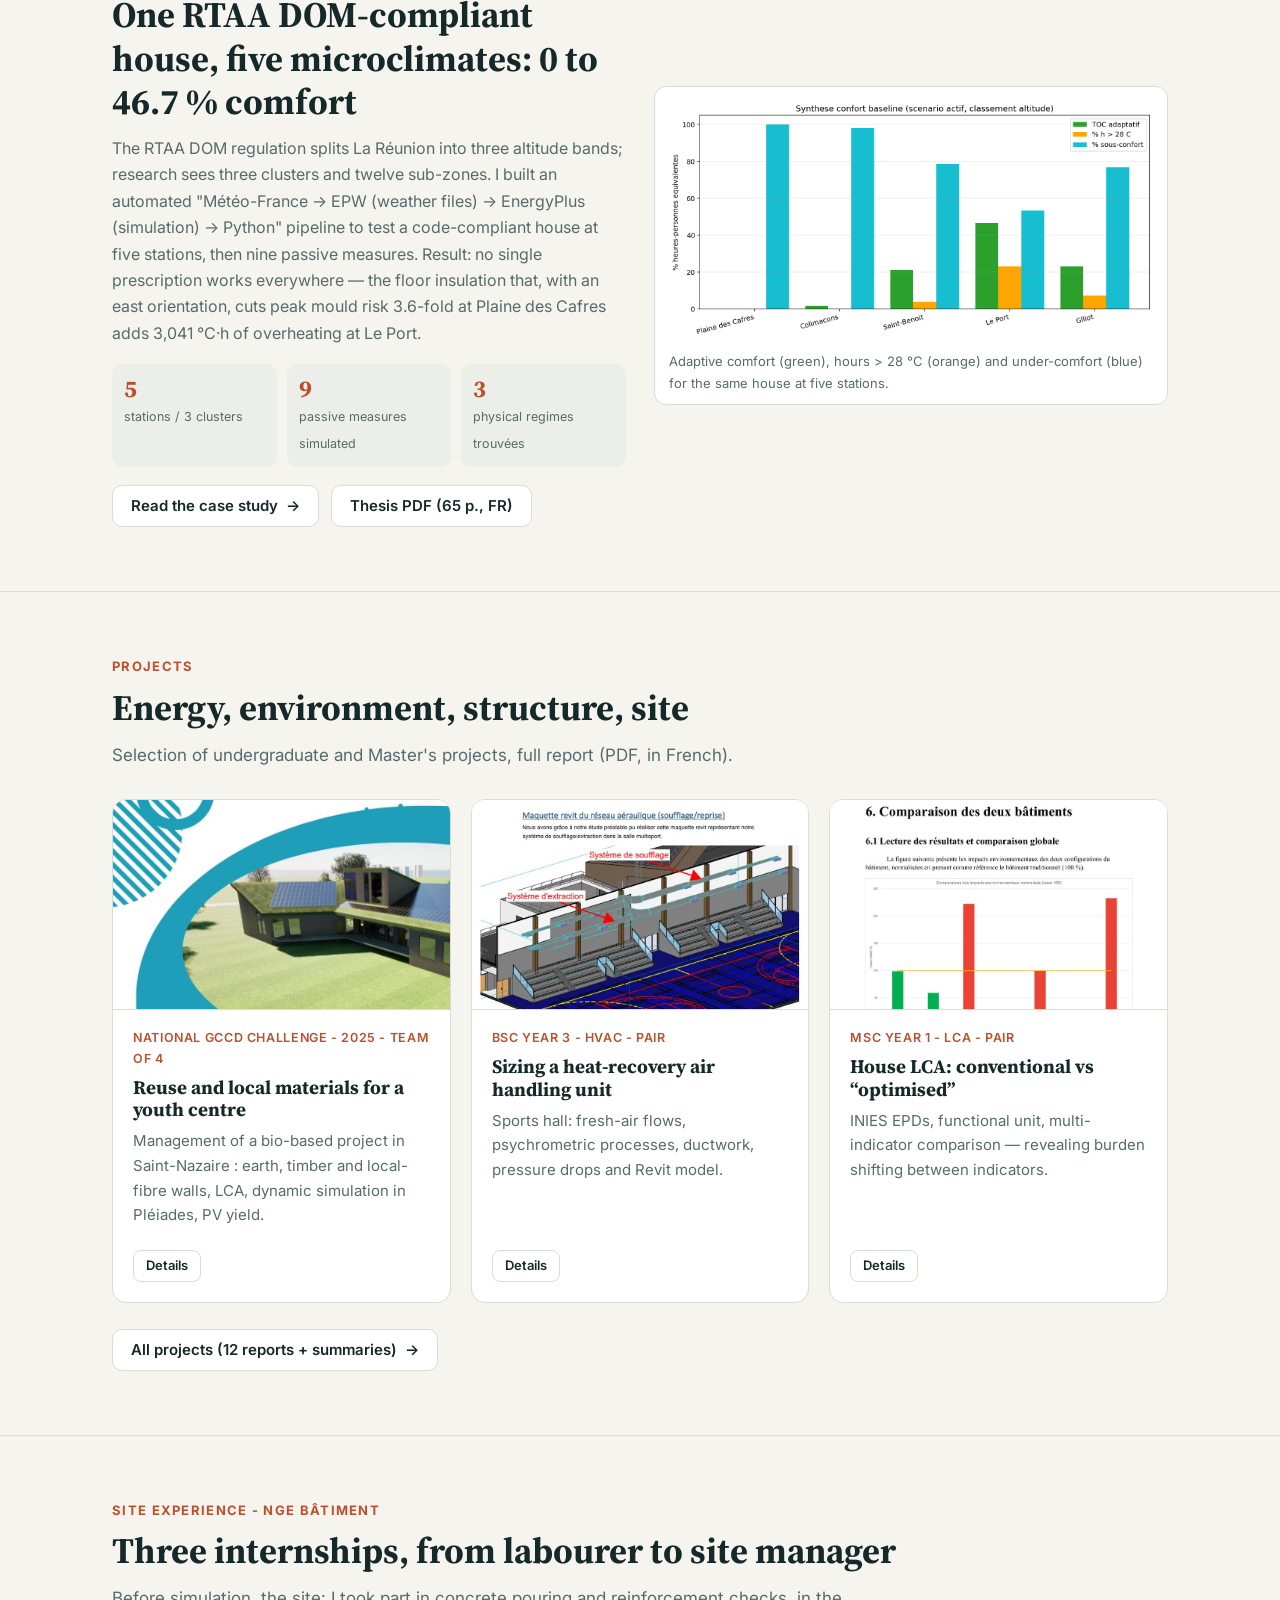
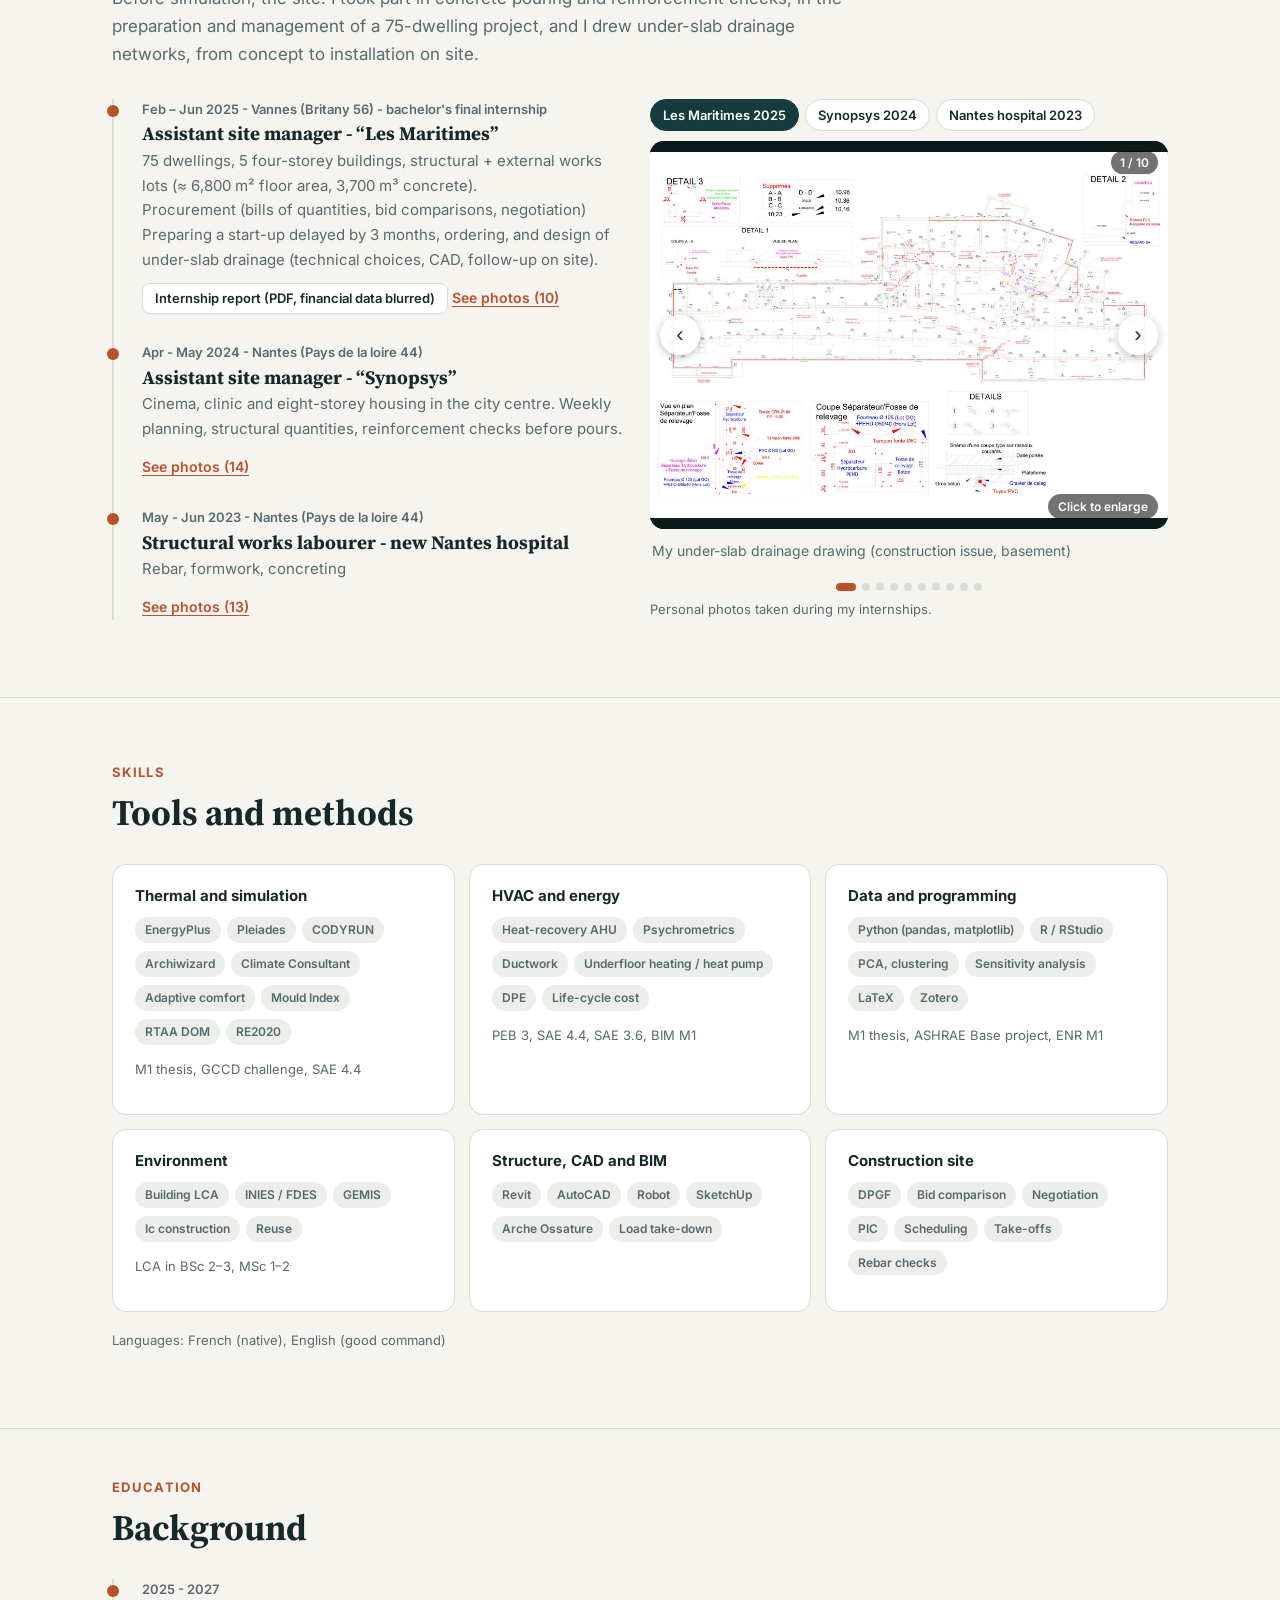
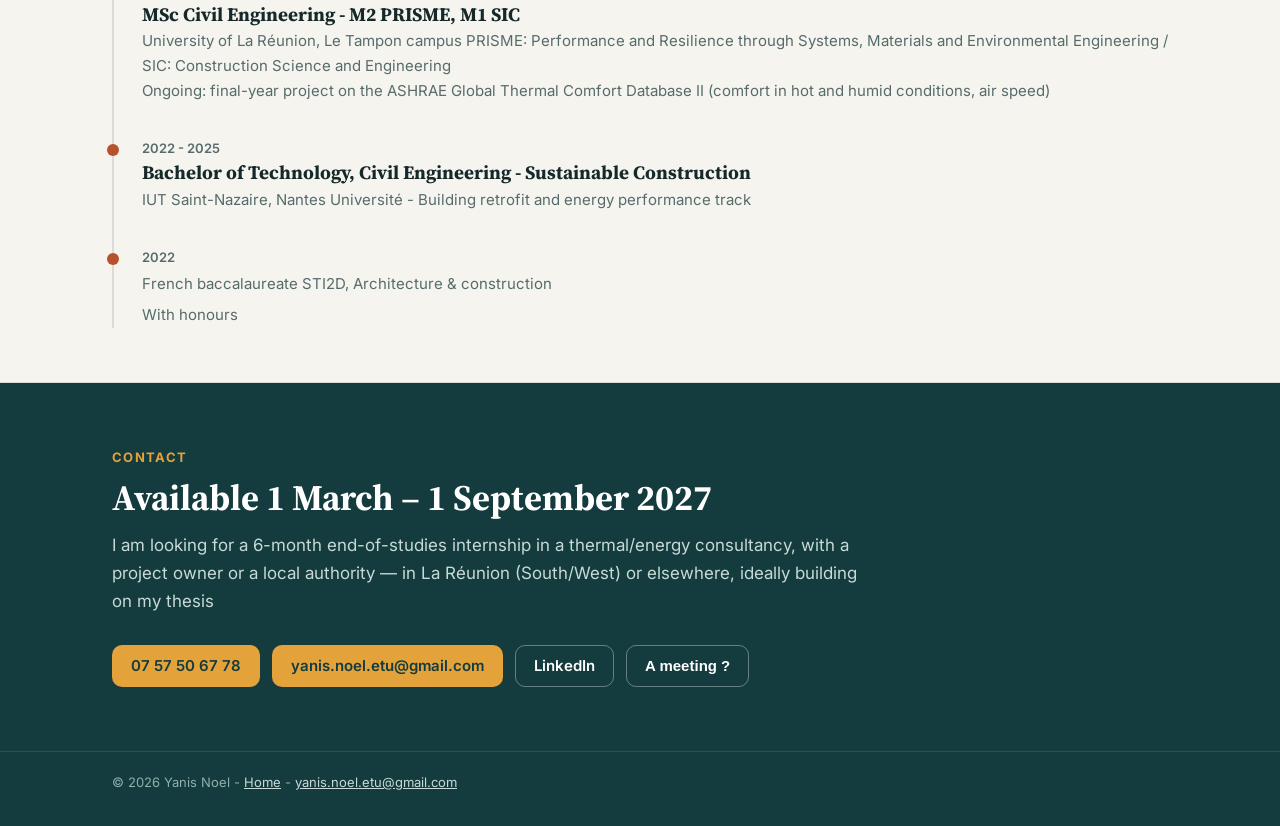
==== commit e443b0c2: "Add files via upload" ====
--- a/yanisnoel.github.io/index.html
+++ b/yanisnoel.github.io/index.html
@@ -22,7 +22,7 @@
   <div class="wrap">
     <a class="brand" href="index.html" data-keeplang>Yanis Noel</a>
     <div class="links">
-      <a href="memoire.html" data-keeplang><span class="fr">Mémoire de recherche M1</span><span class="en">M1 rearch thesis</span></a>
+      <a href="memoire.html" data-keeplang><span class="fr">Mémoire de recherche M1</span><span class="en">M1 research thesis</span></a>
       <a href="projets.html" data-keeplang><span class="fr">Projets</span><span class="en">Projects</span></a>
     </div>
     <div class="lang" role="group" aria-label="Langue / Language">
@@ -333,7 +333,7 @@
     <button class="lnext" type="button" aria-label="Suivante">&#8250;</button>
   </div>
 </dialog>
-<script type="application/json" id="galerie-data">{"maritimes": [{"src": "assets/plan_reseaux_detail.jpg", "thumb": "assets/plan_reseaux_detail.jpg", "fr": "Extrait de mon plan de réseaux sous dallage (EU/EP, pentes, fils d'eau, massifs), réalisé en autonomie durant mes 4 mois de stage", "en": "Excerpt of my under-slab drainage drawing (falls, invert levels, footings), completed independently during my 4 months of internship"}, {"src": "assets/chantier/maritimes/03.jpg", "thumb": "assets/chantier/maritimes/03_s.jpg", "fr": "Grue montée et accès chantier sécurisé, mai 2025", "en": "Crane erected and secured site access, May 2025"}, {"src": "assets/chantier/maritimes/04.jpg", "thumb": "assets/chantier/maritimes/04_s.jpg", "fr": "Terrassements et approvisionnement des armatures", "en": "Earthworks and rebar delivery"}, {"src": "assets/chantier/maritimes/05.jpg", "thumb": "assets/chantier/maritimes/05_s.jpg", "fr": "Massif de fondation ferraillé en fond de fouille", "en": "Reinforced foundation pad in the excavation"}, {"src": "assets/chantier/maritimes/06.jpg", "thumb": "assets/chantier/maritimes/06_s.jpg", "fr": "Cage d'armatures d'une fosse avant coffrage", "en": "Reinforcement cage of a pit before formwork"}, {"src": "assets/chantier/maritimes/07.jpg", "thumb": "assets/chantier/maritimes/07_s.jpg", "fr": "Coffrage et ferraillage des longrines", "en": "Formwork and reinforcement of ground beams"}, {"src": "assets/chantier/maritimes/08.jpg", "thumb": "assets/chantier/maritimes/08_s.jpg", "fr": "Mise en place des banches", "en": "Setting up wall formwork"}, {"src": "assets/chantier/maritimes/09.jpg", "thumb": "assets/chantier/maritimes/09_s.jpg", "fr": "Premier voile banché décoffré", "en": "First cast-in-place wall, formwork removed"}], "synopsys": [{"src": "assets/chantier/synopsys/01.jpg", "thumb": "assets/chantier/synopsys/01_s.jpg", "fr": "Vue depuis la grue sur le centre de Nantes", "en": "View from the crane over central Nantes"}, {"src": "assets/chantier/synopsys/02.jpg", "thumb": "assets/chantier/synopsys/02_s.jpg", "fr": "Chantier en site urbain contraint, entre bâtiments existants", "en": "Tight urban site between existing buildings"}, {"src": "assets/chantier/synopsys/03.jpg", "thumb": "assets/chantier/synopsys/03_s.jpg", "fr": "Ferraillage d'un voile avant coulage", "en": "Wall reinforcement before pouring"}, {"src": "assets/chantier/synopsys/04.jpg", "thumb": "assets/chantier/synopsys/04_s.jpg", "fr": "Voile armé avec isolant, contrôle avant fermeture des banches", "en": "Reinforced wall with insulation, checked before closing the forms"}, {"src": "assets/chantier/synopsys/05.jpg", "thumb": "assets/chantier/synopsys/05_s.jpg", "fr": "Ferraillage de dalle", "en": "Slab reinforcement"}, {"src": "assets/chantier/synopsys/06.jpg", "thumb": "assets/chantier/synopsys/06_s.jpg", "fr": "Étaiement sous dalle", "en": "Slab propping"}, {"src": "assets/chantier/synopsys/07.jpg", "thumb": "assets/chantier/synopsys/07_s.jpg", "fr": "Suivi sur plan : avancement annoté à la main", "en": "Tracking progress on annotated drawings"}, {"src": "assets/chantier/synopsys/08.jpg", "thumb": "assets/chantier/synopsys/08_s.jpg", "fr": "Avancement du gros œuvre, mai 2024", "en": "Structural works progress, May 2024"}, {"src": "assets/chantier/synopsys/09.jpg", "thumb": "assets/chantier/synopsys/09_s.jpg", "fr": "Dalle ferraillée prête à couler", "en": "Reinforced slab ready for pouring"}], "chu": [{"src": "assets/chantier/chu/01.jpg", "thumb": "assets/chantier/chu/01_s.jpg", "fr": "Ferraillage d'un élément coulé sur site", "en": "Reinforcing a cast-in-place element"}, {"src": "assets/chantier/chu/02.jpg", "thumb": "assets/chantier/chu/02_s.jpg", "fr": "Pose des armatures", "en": "Placing the rebar"}, {"src": "assets/chantier/chu/03.jpg", "thumb": "assets/chantier/chu/03_s.jpg", "fr": "Bétonnage à la benne", "en": "Pouring concrete with the crane skip"}, {"src": "assets/chantier/chu/04.jpg", "thumb": "assets/chantier/chu/04_s.jpg", "fr": "Élément bétonné et taloché", "en": "Concreted and floated element"}, {"src": "assets/chantier/chu/05.jpg", "thumb": "assets/chantier/chu/05_s.jpg", "fr": "Banches de grande hauteur", "en": "Tall wall forms"}, {"src": "assets/chantier/chu/06.jpg", "thumb": "assets/chantier/chu/06_s.jpg", "fr": "Implantation au niveau laser", "en": "Setting out with a laser level"}, {"src": "assets/chantier/chu/07.jpg", "thumb": "assets/chantier/chu/07_s.jpg", "fr": "Mise en place d'éléments de coffrage", "en": "Installing formwork elements"}, {"src": "assets/chantier/chu/08.jpg", "thumb": "assets/chantier/chu/08_s.jpg", "fr": "Levage à la grue", "en": "Crane lifting"}, {"src": "assets/chantier/chu/09.jpg", "thumb": "assets/chantier/chu/09_s.jpg", "fr": "Voiles décoffrés et échafaudage de façade", "en": "Stripped walls and façade scaffolding"}]}</script>
+<script type="application/json" id="galerie-data">{"chu": [{"type": "video", "src": "assets/chantier/chu/video.mp4", "thumb": "assets/chantier/chu/video_poster.jpg", "fr": "Grues du chantier du futur CHU de l'Île de Nantes", "en": "Tower cranes on the new Nantes hospital site"}, {"src": "assets/chantier/chu/02.jpg", "thumb": "assets/chantier/chu/02_s.jpg", "fr": "Plan de ferraillage d'un podium préfabriqué", "en": "Reinforcement drawing for a precast podium"}, {"src": "assets/chantier/chu/03.jpg", "thumb": "assets/chantier/chu/03_s.jpg", "fr": "Fond de coffrage et bastaings avant ferraillage", "en": "Mould base and timber bearers before reinforcement"}, {"src": "assets/chantier/chu/04.jpg", "thumb": "assets/chantier/chu/04_s.jpg", "fr": "Élément préfabriqué ferraillé dans son coffrage", "en": "Precast element reinforced in its mould"}, {"src": "assets/chantier/chu/05.jpg", "thumb": "assets/chantier/chu/05_s.jpg", "fr": "Contrôle du ferraillage avant coulage", "en": "Checking reinforcement before pouring"}, {"src": "assets/chantier/chu/06.jpg", "thumb": "assets/chantier/chu/06_s.jpg", "fr": "Bétonnage à la benne", "en": "Pouring concrete with the crane skip"}, {"src": "assets/chantier/chu/07.jpg", "thumb": "assets/chantier/chu/07_s.jpg", "fr": "Élément fraîchement coulé et taloché", "en": "Freshly poured and floated element"}, {"src": "assets/chantier/chu/08.jpg", "thumb": "assets/chantier/chu/08_s.jpg", "fr": "Élément décoffré", "en": "Element after striking the formwork"}, {"src": "assets/chantier/chu/09.jpg", "thumb": "assets/chantier/chu/09_s.jpg", "fr": "Table de coffrage métallique", "en": "Steel formwork table"}, {"src": "assets/chantier/chu/10.jpg", "thumb": "assets/chantier/chu/10_s.jpg", "fr": "Voile coulé et tour d'escalier provisoire", "en": "Cast wall and temporary stair tower"}, {"src": "assets/chantier/chu/11.jpg", "thumb": "assets/chantier/chu/11_s.jpg", "fr": "Cage d'armatures d'un corbeau fixée au voile", "en": "Corbel reinforcement cage fixed to the wall"}, {"src": "assets/chantier/chu/12.jpg", "thumb": "assets/chantier/chu/12_s.jpg", "fr": "Corbeau coulé en place", "en": "Corbel cast in place"}, {"src": "assets/chantier/chu/13.jpg", "thumb": "assets/chantier/chu/13_s.jpg", "fr": "Voiles décoffrés et échafaudage de façade", "en": "Stripped walls and façade scaffolding"}], "synopsys": [{"src": "assets/chantier/synopsys/01.jpg", "thumb": "assets/chantier/synopsys/01_s.jpg", "fr": "Chantier en site urbain contraint, entre bâtiments existants", "en": "Tight urban site between existing buildings"}, {"src": "assets/chantier/synopsys/02.jpg", "thumb": "assets/chantier/synopsys/02_s.jpg", "fr": "Mât de la grue au cœur de l'îlot", "en": "Tower crane mast in the middle of the block"}, {"src": "assets/chantier/synopsys/03.jpg", "thumb": "assets/chantier/synopsys/03_s.jpg", "fr": "Voiles contreventés par étais tire-pousse", "en": "Walls braced with push-pull props"}, {"src": "assets/chantier/synopsys/04.jpg", "thumb": "assets/chantier/synopsys/04_s.jpg", "fr": "Planchers et voiles en cours d'exécution", "en": "Slabs and walls under construction"}, {"src": "assets/chantier/synopsys/05.jpg", "thumb": "assets/chantier/synopsys/05_s.jpg", "fr": "Gros œuvre en sous-sol, contre les mitoyens", "en": "Basement structural works against neighbouring buildings"}, {"src": "assets/chantier/synopsys/06.jpg", "thumb": "assets/chantier/synopsys/06_s.jpg", "fr": "Banches stockées sur le chantier", "en": "Wall forms stored on site"}, {"src": "assets/chantier/synopsys/07.jpg", "thumb": "assets/chantier/synopsys/07_s.jpg", "fr": "Ferraillage d'un voile avant fermeture des banches", "en": "Wall reinforcement before closing the forms"}, {"src": "assets/chantier/synopsys/08.jpg", "thumb": "assets/chantier/synopsys/08_s.jpg", "fr": "Fiche de préparation et de contrôle du ferraillage", "en": "Rebar preparation and check sheet"}, {"src": "assets/chantier/synopsys/09.jpg", "thumb": "assets/chantier/synopsys/09_s.jpg", "fr": "Suivi d'avancement annoté sur plan", "en": "Progress tracked on the drawing"}, {"src": "assets/chantier/synopsys/10.jpg", "thumb": "assets/chantier/synopsys/10_s.jpg", "fr": "Cages d'armatures de poutres", "en": "Beam reinforcement cages"}, {"src": "assets/chantier/synopsys/11.jpg", "thumb": "assets/chantier/synopsys/11_s.jpg", "fr": "Tours d'étaiement sous plancher", "en": "Shoring towers under a slab"}, {"src": "assets/chantier/synopsys/12.jpg", "thumb": "assets/chantier/synopsys/12_s.jpg", "fr": "Dalle coulée, avancement du gros œuvre", "en": "Cast slab, structural works progress"}, {"src": "assets/chantier/synopsys/13.jpg", "thumb": "assets/chantier/synopsys/13_s.jpg", "fr": "Éléments préfabriqués avec réservations", "en": "Precast elements with openings"}, {"src": "assets/chantier/synopsys/14.jpg", "thumb": "assets/chantier/synopsys/14_s.jpg", "fr": "Structure en façade sur rue", "en": "Structure along the street façade"}], "maritimes": [{"src": "assets/plan_reseaux_detail.jpg", "thumb": "assets/plan_reseaux_detail.jpg", "fr": "Mon plan de réseaux sous dallage (exécution, sous-sol)", "en": "My under-slab drainage drawing (construction issue, basement)"}, {"src": "assets/chantier/maritimes/02.jpg", "thumb": "assets/chantier/maritimes/02_s.jpg", "fr": "Massifs de fondation coffrés et ferraillés", "en": "Formed and reinforced footings"}, {"src": "assets/chantier/maritimes/03.jpg", "thumb": "assets/chantier/maritimes/03_s.jpg", "fr": "Longrines ferraillées", "en": "Reinforced ground beams"}, {"src": "assets/chantier/maritimes/04.jpg", "thumb": "assets/chantier/maritimes/04_s.jpg", "fr": "Terrassement du sous-sol", "en": "Basement excavation"}, {"src": "assets/chantier/maritimes/05.jpg", "thumb": "assets/chantier/maritimes/05_s.jpg", "fr": "Installation de chantier : bungalows", "en": "Site facilities: cabins"}, {"src": "assets/chantier/maritimes/06.jpg", "thumb": "assets/chantier/maritimes/06_s.jpg", "fr": "Entrée de chantier et grue", "en": "Site entrance and crane"}, {"src": "assets/chantier/maritimes/07.jpg", "thumb": "assets/chantier/maritimes/07_s.jpg", "fr": "Voile ferraillé en fond de fouille", "en": "Reinforced wall in the excavation"}, {"src": "assets/chantier/maritimes/08.jpg", "thumb": "assets/chantier/maritimes/08_s.jpg", "fr": "Banches et benne à béton", "en": "Wall forms and concrete skip"}, {"src": "assets/chantier/maritimes/09.jpg", "thumb": "assets/chantier/maritimes/09_s.jpg", "fr": "Voile banché décoffré", "en": "Cast wall after striking the forms"}, {"type": "video", "src": "assets/chantier/maritimes/video.mp4", "thumb": "assets/chantier/maritimes/video_poster.jpg", "fr": "Montage de la grue à tour, mai 2025", "en": "Tower crane erection, May 2025"}]}</script>
 <script src="assets/galerie.js"></script>
 
 </body>
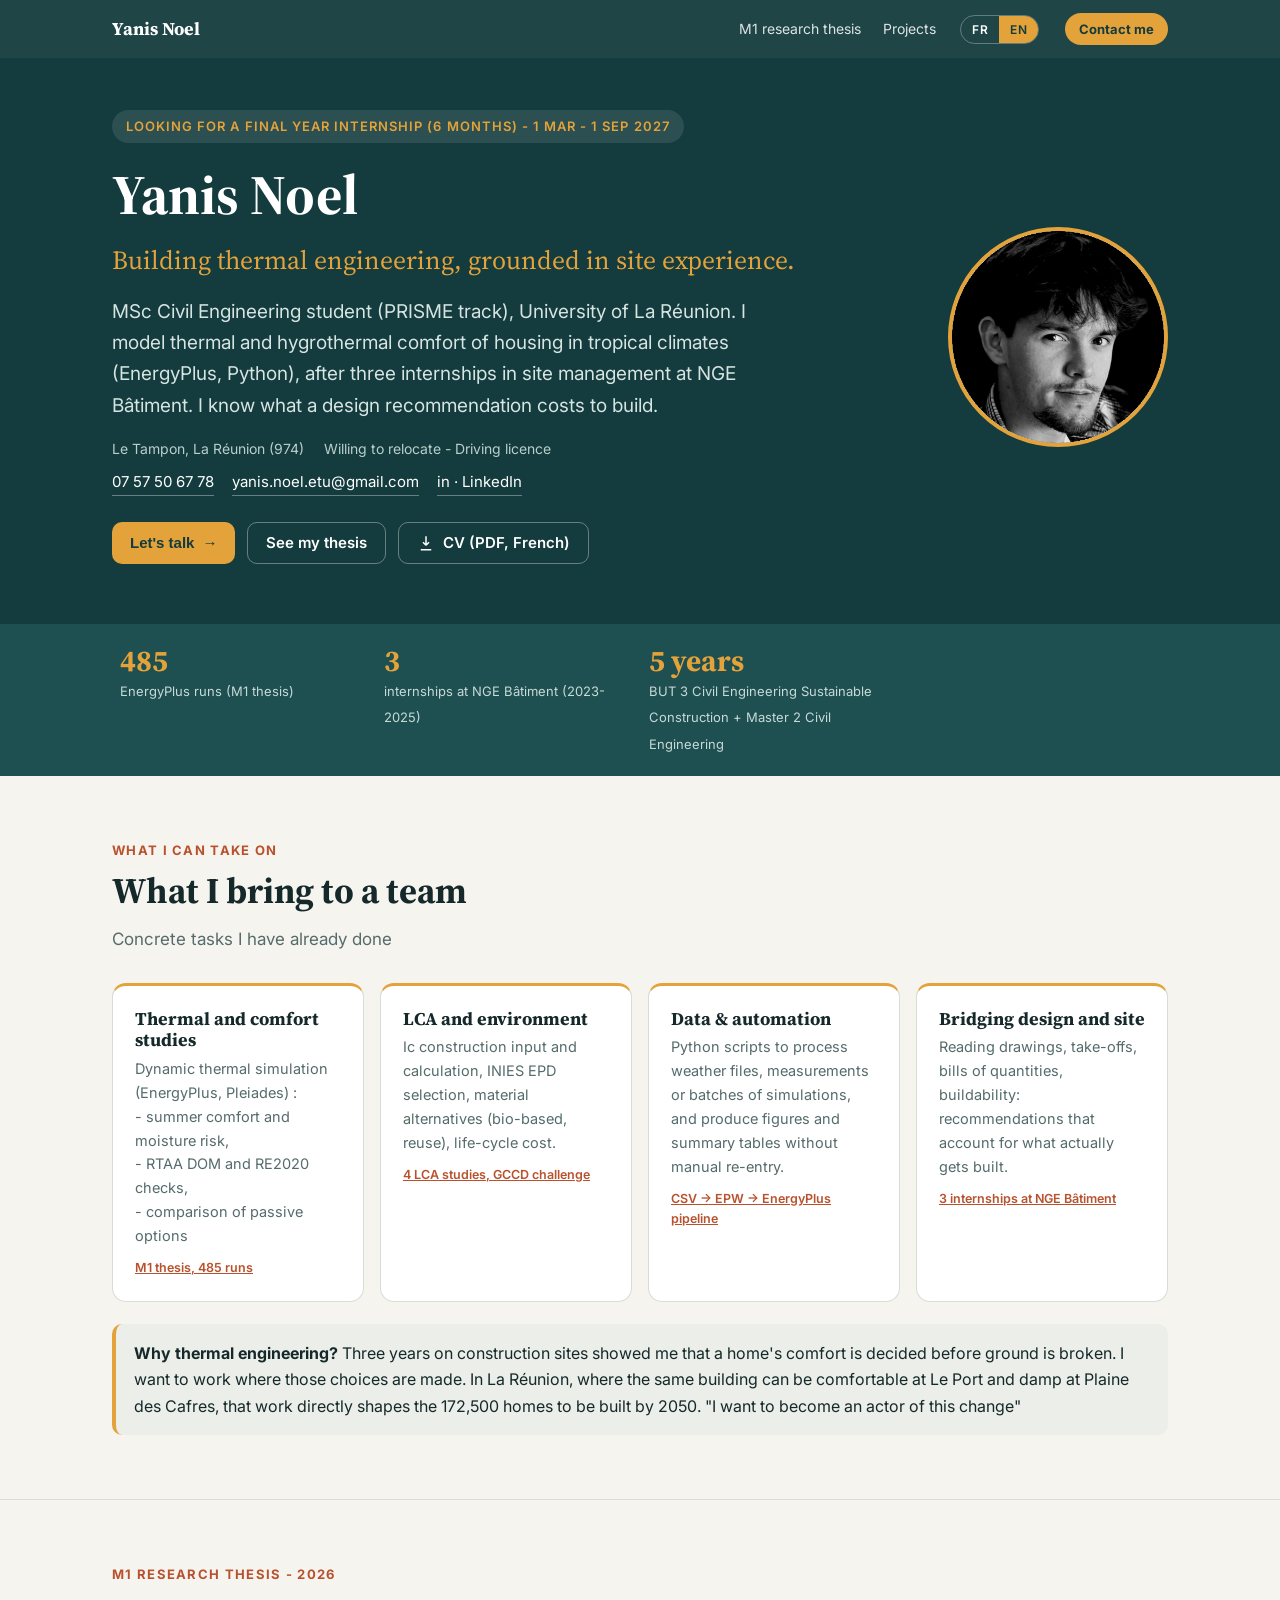
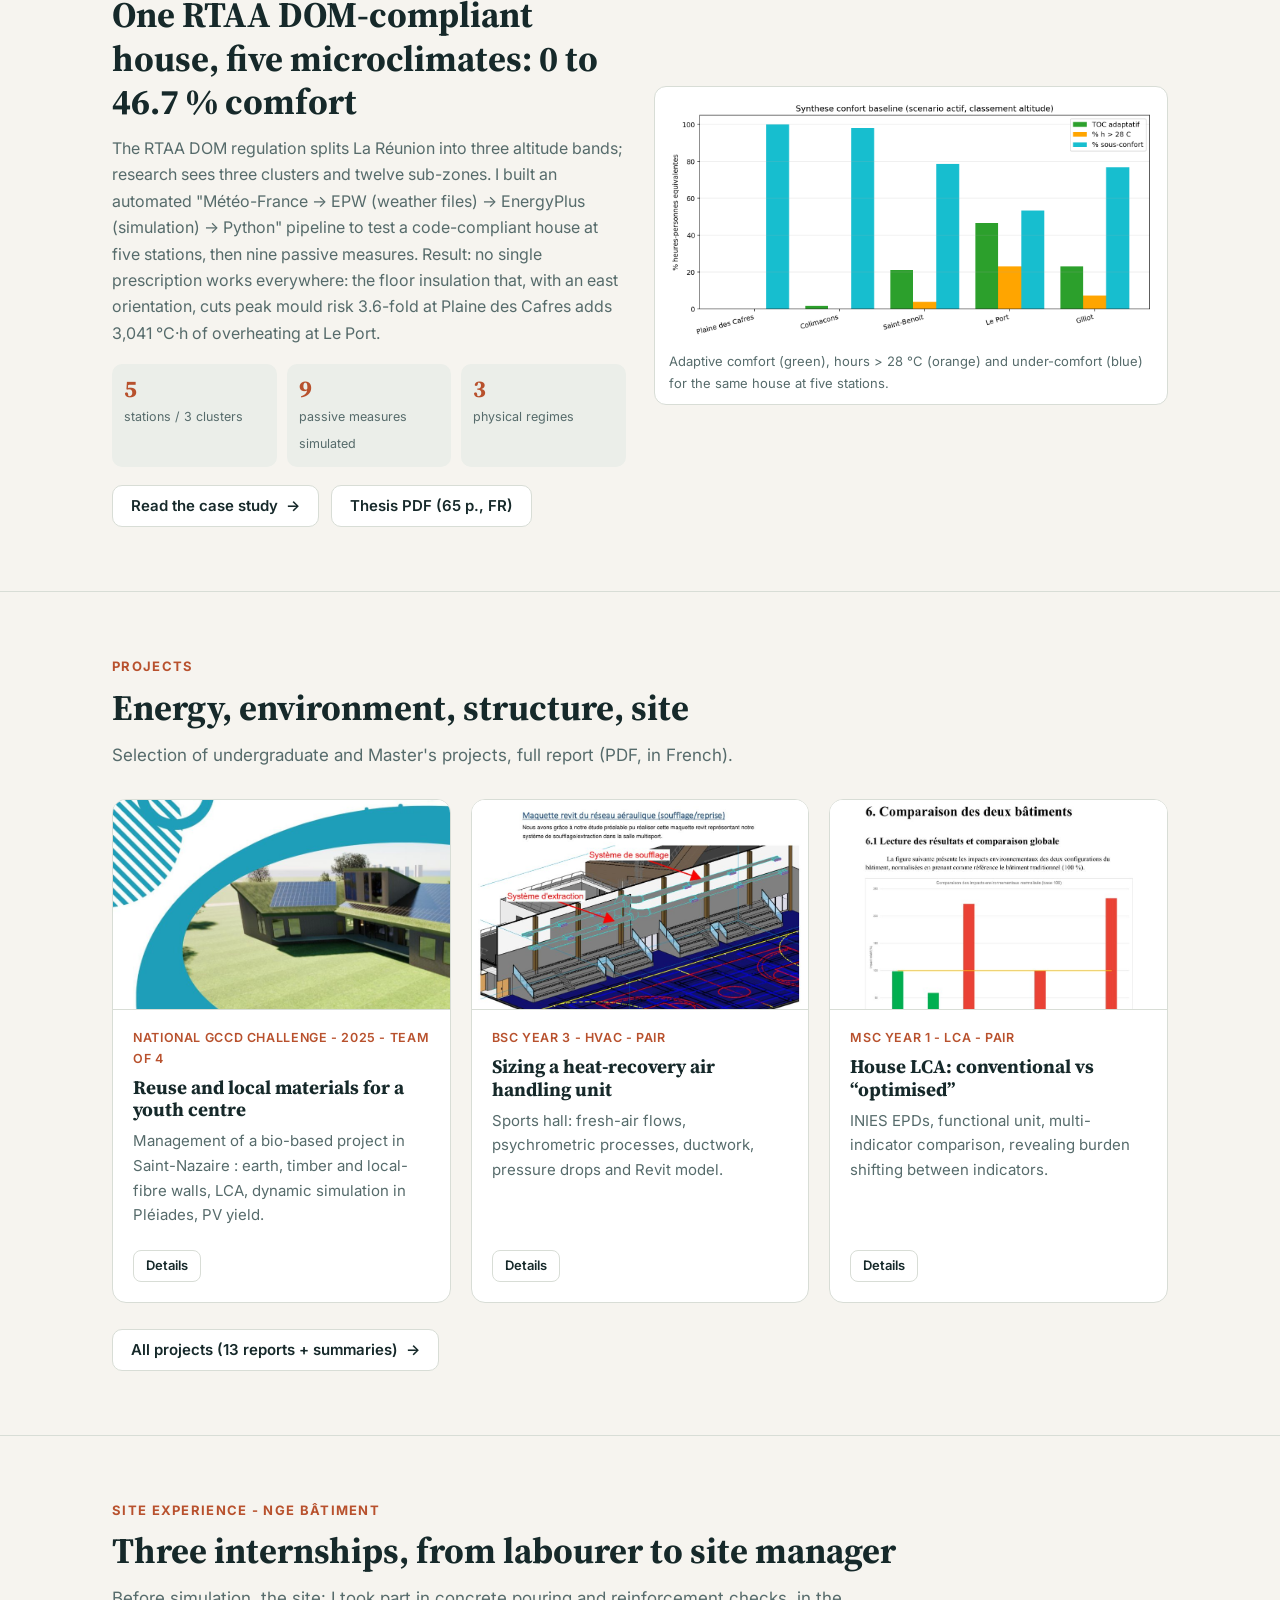
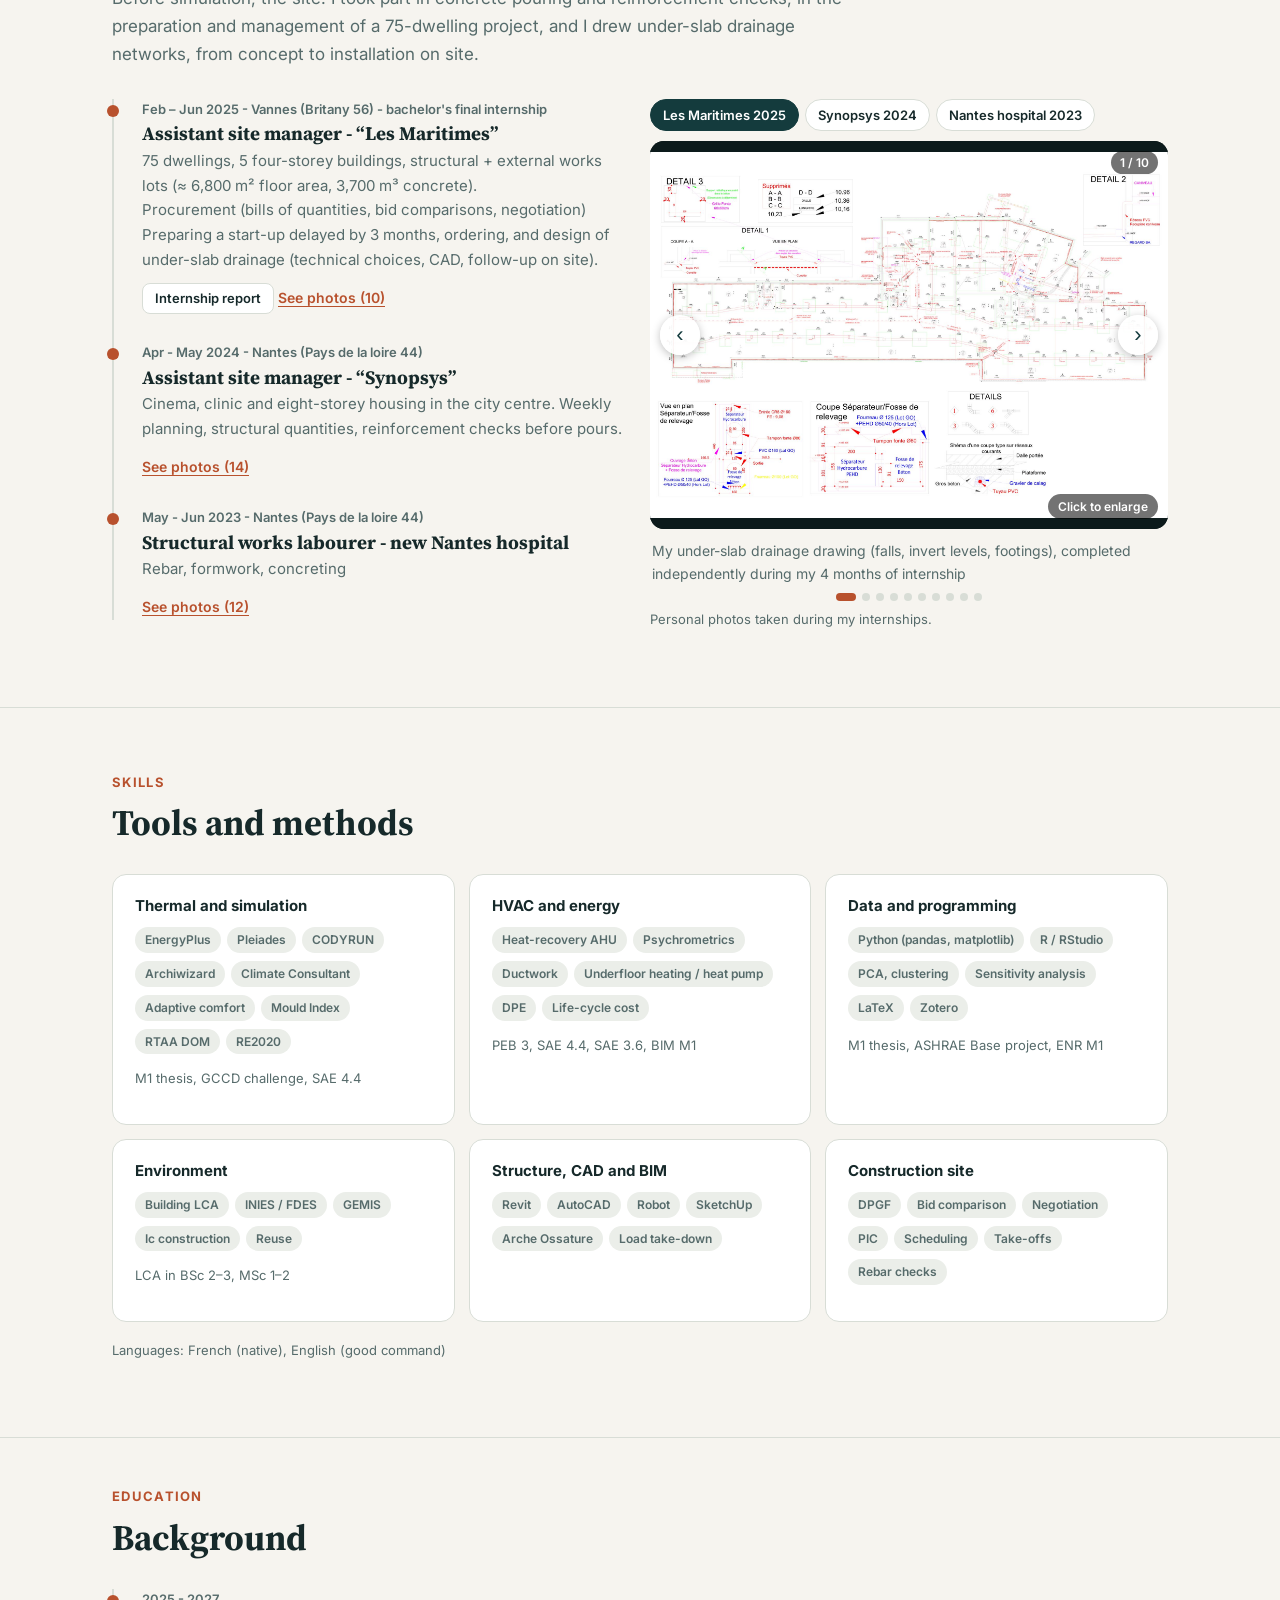
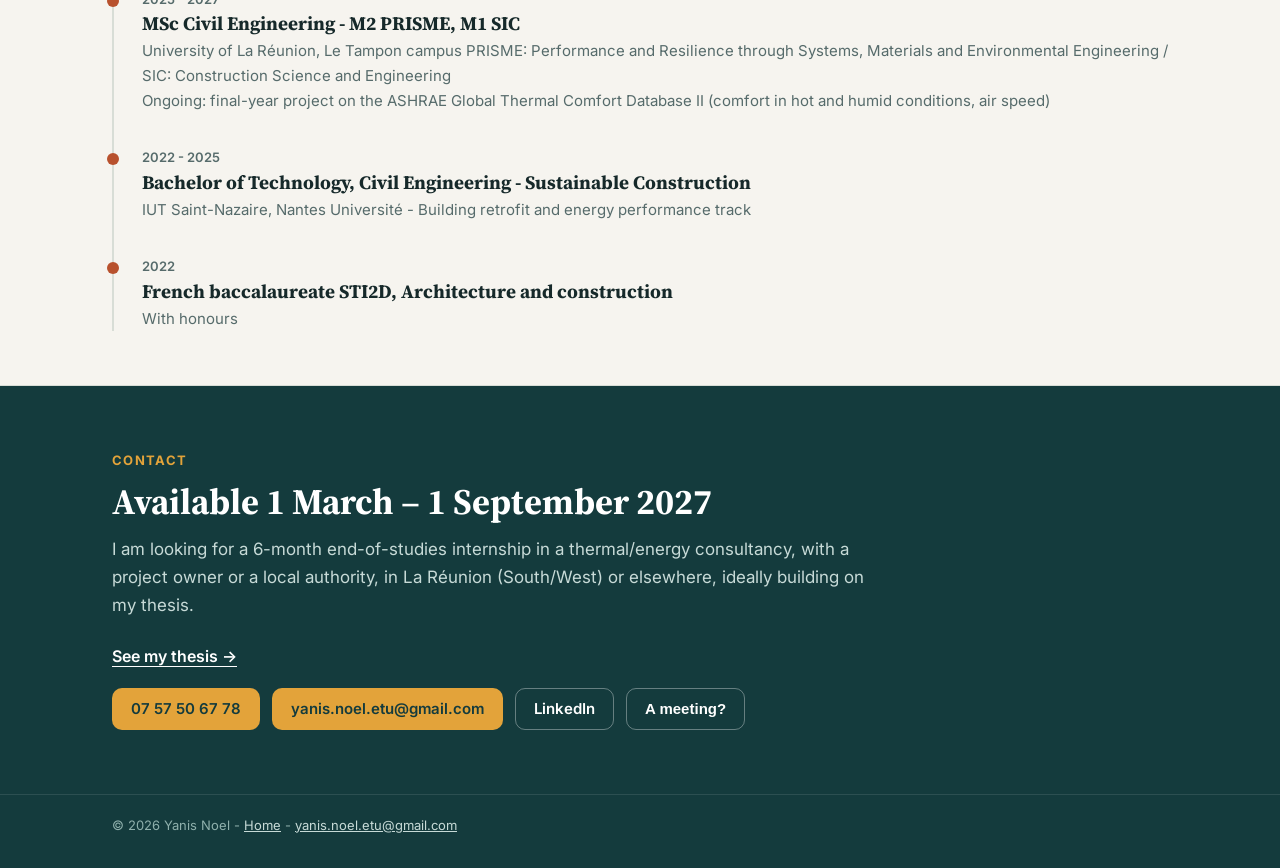
==== commit 1a7f2584: "Add files via upload" ====
--- a/yanisnoel.github.io/index.html
+++ b/yanisnoel.github.io/index.html
@@ -47,8 +47,8 @@
       <h1>Yanis Noel</h1>
       <p class="tagline"><span class="fr">Thermique du bâtiment, avec les pieds sur le chantier</span><span class="en">Building thermal engineering, grounded in site experience.</span></p>
       <p class="role">
-        <span class="fr">Master 2 Génie Civil parcours PRISME, Université de La Réunion. Je m'intéresse à la simulation du confort thermique et hygrothermique des logements en climat tropical (EnergyPlus, Python). J'ai réalisés trois stages en conduite de travaux chez NGE Bâtiment. Je sais ce qu'une recommandation peut coûter à mettre en œuvre.</span>
-        <span class="en">MSc Civil Engineering student (PRISME track), University of La Réunion. I model thermal and hygrothermal comfort of housing in tropical climates (EnergyPlus, Python) — after three internships in site management at NGE Bâtiment. I know what a design recommendation costs to build.</span>
+        <span class="fr">Master 2 Génie Civil parcours PRISME, Université de La Réunion. Je m'intéresse à la simulation du confort thermique et hygrothermique des logements en climat tropical (EnergyPlus, Python). J'ai réalisé trois stages en conduite de travaux chez NGE Bâtiment. Je sais ce qu'une recommandation peut coûter à mettre en œuvre.</span>
+        <span class="en">MSc Civil Engineering student (PRISME track), University of La Réunion. I model thermal and hygrothermal comfort of housing in tropical climates (EnergyPlus, Python), after three internships in site management at NGE Bâtiment. I know what a design recommendation costs to build.</span>
       </p>
       <div class="meta">
         <span>Le Tampon, La Réunion (974)</span>
@@ -60,7 +60,7 @@
         <a href="https://www.linkedin.com/in/yanis-noel-b70205252/" target="_blank" rel="noopener" data-track="clic-linkedin">in · LinkedIn</a>
       </div>
       <div class="cta">
-        <button class="btn primary" type="button" data-open-contact style="border:0;cursor:pointer"><span class="fr">Discutons ?</span><span class="en">Talk ? </span> →</button>
+        <button class="btn primary" type="button" data-open-contact style="border:0;cursor:pointer"><span class="fr">Discutons ?</span><span class="en">Let's talk</span> →</button>
         <a class="btn ghost" href="memoire.html" data-keeplang><span class="fr">Voir mon mémoire</span><span class="en">See my thesis</span></a>
         <a class="btn ghost" href="assets/docs/CV_Yanis_NOEL.pdf" target="_blank" rel="noopener" data-track="clic-cv">
           <svg viewBox="0 0 24 24" fill="none" stroke="currentColor" stroke-width="2"><path d="M12 3v12m0 0-4-4m4 4 4-4M5 21h14"/></svg>
@@ -85,7 +85,7 @@
 <section id="apport">
   <div class="wrap">
     <div class="eyebrow"><span class="fr">Ce que je peux prendre en charge</span><span class="en">What I can take on</span></div>
-    <h2><span class="fr">Ce que je peux apporter dans une équipe </span><span class="en">What I bring in team </span></h2>
+    <h2><span class="fr">Ce que je peux apporter dans une équipe </span><span class="en">What I bring to a team</span></h2>
     <p class="lede"><span class="fr">Des tâches concrètes, déjà pratiquées</span><span class="en">Concrete tasks I have already done</span></p>
     <div class="offer">
       <div class="card">
@@ -96,7 +96,7 @@
       <div class="card">
         <h3><span class="fr">ACV et environnement</span><span class="en">LCA and environment</span></h3>
         <p><span class="fr">Saisie et calcul Ic construction, choix des FDES INIES, variantes matériaux (biosourcés, réemploi), coût global.</span><span class="en">Ic construction input and calculation, INIES EPD selection, material alternatives (bio-based, reuse), life-cycle cost.</span></p>
-        <a class="proof" href="projets.html" data-keeplang><span class="fr">P4 études ACV, Challenge GCCD </span><span class="en">4 LCA studies, GCCD challenge </span></a>
+        <a class="proof" href="projets.html" data-keeplang><span class="fr">4 études ACV, Challenge GCCD </span><span class="en">4 LCA studies, GCCD challenge </span></a>
       </div>
       <div class="card">
         <h3><span class="fr">Données & automatisation</span><span class="en">Data & automation</span></h3>
@@ -110,7 +110,7 @@
       </div>
     </div>
     <div class="callout" style="margin-top:22px">
-      <span class="fr"><b>Pourquoi la thermique ?</b> Trois ans sur les chantiers m'ont montré que le confort d'un logement se joue avant le premier coup de pelle. Je veux travailler là où ces choix se font. A La Réunion, où le même bâtiment peut être confortable au Port et humide à la Plaine des Cafres, ce travail a un impact direct sur les 172 500 logements à construire d'ici 2050. "Je veux devenir acteur de ce changement"</span>
+      <span class="fr"><b>Pourquoi la thermique ?</b> Trois ans sur les chantiers m'ont montré que le confort d'un logement se joue avant le premier coup de pelle. Je veux travailler là où ces choix se font. À La Réunion, où le même bâtiment peut être confortable au Port et humide à la Plaine des Cafres, ce travail a un impact direct sur les 172 500 logements à construire d'ici 2050. "Je veux devenir acteur de ce changement"</span>
       <span class="en"><b>Why thermal engineering?</b> Three years on construction sites showed me that a home's comfort is decided before ground is broken. I want to work where those choices are made. In La Réunion, where the same building can be comfortable at Le Port and damp at Plaine des Cafres, that work directly shapes the 172,500 homes to be built by 2050. "I want to become an actor of this change"</span>
     </div>
   </div>
@@ -125,11 +125,11 @@
     <div class="grid2" style="margin-top:14px">
       <figure class="quote">
         <blockquote><span class="fr">« [Citation courte de ton maître de stage BUT3, 1 à 2 phrases] »</span><span class="en">“[English version of the quote]”</span></blockquote>
-        <figcaption>[Prénom Nom] · <span class="fr">[fonction], NGE Bâtiment — maître de stage 2025</span><span class="en">[role], NGE Bâtiment — 2025 internship supervisor</span></figcaption>
+        <figcaption>[Prénom Nom] · <span class="fr">[fonction], NGE Bâtiment, maître de stage 2025</span><span class="en">[role], NGE Bâtiment, 2025 internship supervisor</span></figcaption>
       </figure>
       <figure class="quote">
         <blockquote><span class="fr">« [Citation courte de ton encadrant de mémoire] »</span><span class="en">“[English version of the quote]”</span></blockquote>
-        <figcaption>Dr Dimitri Bigot · <span class="fr">Université de La Réunion — encadrant du mémoire M1</span><span class="en">University of La Réunion — M1 thesis supervisor</span></figcaption>
+        <figcaption>Dr Dimitri Bigot · <span class="fr">Université de La Réunion, encadrant du mémoire M1</span><span class="en">University of La Réunion, M1 thesis supervisor</span></figcaption>
       </figure>
     </div>
   </div>
@@ -141,11 +141,11 @@
     <div>
       <div class="eyebrow"><span class="fr">Mémoire de recherche M1 - 2026</span><span class="en">M1 research thesis - 2026</span></div>
       <h2><span class="fr">Un même logement RTAA DOM, cinq microclimats : de 0 à 46,7 % de confort</span><span class="en">One RTAA DOM-compliant house, five microclimates: 0 to 46.7 % comfort</span></h2>
-      <p class="muted"><span class="fr">La RTAA DOM découpe La Réunion en trois tranches d'altitude ; la recherche y voit trois clusters et douze sous-zones. <br> J'ai construit une chaîne automatisée "Météo-France → EPW (fichiers Météos) → EnergyPlus (simulation) → Python" pour tester un T4 réglementaire sur cinq stations, puis neuf leviers passifs. <br> Conclusion : aucune prescription unique ne fonctionne sur l'ensemble de la réunion - l'isolation de plancher qui, avec une orientation Est, divise par 3,6 le pic de risque de moisissure à la Plaine des Cafres ajoute 3041 °C·h de surchauffe au Port.</span><span class="en">The RTAA DOM regulation splits La Réunion into three altitude bands; research sees three clusters and twelve sub-zones. I built an automated "Météo-France → EPW (weather files) → EnergyPlus (simulation) → Python" pipeline to test a code-compliant house at five stations, then nine passive measures. Result: no single prescription works everywhere — the floor insulation that, with an east orientation, cuts peak mould risk 3.6-fold at Plaine des Cafres adds 3,041 °C·h of overheating at Le Port.</span></p>
+      <p class="muted"><span class="fr">La RTAA DOM découpe La Réunion en trois tranches d'altitude ; la recherche y voit trois clusters et douze sous-zones. <br> J'ai construit une chaîne automatisée "Météo-France → EPW (fichiers Météos) → EnergyPlus (simulation) → Python" pour tester un T4 réglementaire sur cinq stations, puis neuf leviers passifs. <br> Conclusion : aucune prescription unique ne fonctionne sur l'ensemble de la réunion - l'isolation de plancher qui, avec une orientation Est, divise par 3,6 le pic de risque de moisissure à la Plaine des Cafres ajoute 3041 °C·h de surchauffe au Port.</span><span class="en">The RTAA DOM regulation splits La Réunion into three altitude bands; research sees three clusters and twelve sub-zones. I built an automated "Météo-France → EPW (weather files) → EnergyPlus (simulation) → Python" pipeline to test a code-compliant house at five stations, then nine passive measures. Result: no single prescription works everywhere: the floor insulation that, with an east orientation, cuts peak mould risk 3.6-fold at Plaine des Cafres adds 3,041 °C·h of overheating at Le Port.</span></p>
       <div class="stats">
         <div class="stat"><b>5</b><span class="fr">stations / 3 clusters</span><span class="en">stations / 3 clusters</span></div>
         <div class="stat"><b>9</b><span class="fr">leviers passifs simulés</span><span class="en">passive measures simulated</span></div>
-        <div class="stat"><b>3</b><span class="fr">régimes physiques</span><span class="en">physical regimes trouvées </span></div>
+        <div class="stat"><b>3</b><span class="fr">régimes physiques</span><span class="en">physical regimes</span></div>
       </div>
       <div class="cta" style="margin-top:8px">
         <a class="btn outline" href="memoire.html" data-keeplang><span class="fr">Lire l'étude de cas</span><span class="en">Read the case study</span> →</a>
@@ -189,12 +189,12 @@
         <div class="body">
           <div class="meta"><span class="fr">Master 1 - ACV - binôme</span><span class="en">MSc year 1 - LCA - pair</span></div>
           <h3><span class="fr">ACV d'une maison : traditionnelle vs « optimisée »</span><span class="en">House LCA: conventional vs “optimised”</span></h3>
-          <p><span class="fr">FDES INIES, unité fonctionnelle, comparaison multicritère — et mise en évidence d'un transfert d'impacts entre indicateurs.</span><span class="en">INIES EPDs, functional unit, multi-indicator comparison — revealing burden shifting between indicators.</span></p>
+          <p><span class="fr">FDES INIES, unité fonctionnelle, comparaison multicritère, et mise en évidence d'un transfert d'impacts entre indicateurs.</span><span class="en">INIES EPDs, functional unit, multi-indicator comparison, revealing burden shifting between indicators.</span></p>
           <div class="foot"><a class="btn small outline" href="projets.html#acv-m1" data-keeplang><span class="fr">Détails</span><span class="en">Details</span></a></div>
         </div>
       </article>
     </div>
-    <div class="cta"><a class="btn outline" href="projets.html" data-keeplang><span class="fr">Tous les projets (12 rapports + fiches)</span><span class="en">All projects (12 reports + summaries)</span> →</a></div>
+    <div class="cta"><a class="btn outline" href="projets.html" data-keeplang><span class="fr">Tous les projets (13 rapports + fiches)</span><span class="en">All projects (13 reports + summaries)</span> →</a></div>
   </div>
 </section>
 
@@ -210,7 +210,7 @@
           <div class="when"><span class="fr">Févr. - juin 2025 - Vannes (Bretagne 56) - Stage de fin d'études BUT</span><span class="en">Feb – Jun 2025 - Vannes (Britany 56) - bachelor's final internship</span></div>
           <h3><span class="fr">Assistant conducteur de travaux - « Les Maritimes »</span><span class="en">Assistant site manager - “Les Maritimes”</span></h3>
           <p><span class="fr">75 logements, 5 bâtiments R+3, lots gros œuvre + VRD (≈ 6 800 m² de plancher, 3 700 m³ de béton). <br> Service achats (DPGF, tableaux comparatifs d'offres, négociation) <br> Préparation d'un démarrage de chantier retardé de 3 mois, commandes, et conception des réseaux sous dallage (choix techniques, DAO, suivi sur site).</span><span class="en">75 dwellings, 5 four-storey buildings, structural + external works lots (≈ 6,800 m² floor area, 3,700 m³ concrete). <br> Procurement (bills of quantities, bid comparisons, negotiation) <br> Preparing a start-up delayed by 3 months, ordering, and design of under-slab drainage (technical choices, CAD, follow-up on site).</span></p>
-          <a class="btn small outline" href="assets/docs/Rapport_stage_BUT3_NGE_Les_Maritimes.pdf" target="_blank" rel="noopener"><span class="fr">Rapport de stage (PDF, données financières floutées)</span><span class="en">Internship report (PDF, financial data blurred)</span></a>
+          <a class="btn small outline" href="assets/docs/Rapport_stage_BUT3_NGE_Les_Maritimes.pdf" target="_blank" rel="noopener"><span class="fr">Rapport de stage</span><span class="en">Internship report</span></a>
           <button class="photobtn" type="button" data-open-gallery="maritimes"> <span class="fr">Voir les photos (<span class="n"></span>)</span><span class="en">See photos (<span class="n"></span>)</span></button>
         </li>
         <li>
@@ -284,7 +284,7 @@
     <ol class="timeline">
       <li><div class="when">2025 - 2027</div><h3><span class="fr">Master Génie Civil - M2 PRISME, M1 SIC</span><span class="en">MSc Civil Engineering - M2 PRISME, M1 SIC</span></h3><p><span class="fr">Université de La Réunion, campus du Tampon. PRISME : Performance et Résilience par l'Ingénierie des Systèmes, Matériaux et Environnement / SIC : Science et Ingénierie de la Construction<br>En cours : projet de fin d'études sur la base ASHRAE Global Thermal Comfort Database II (confort en ambiance chaude et humide, vitesse d'air)</span><span class="en">University of La Réunion, Le Tampon campus PRISME: Performance and Resilience through Systems, Materials and Environmental Engineering / SIC: Construction Science and Engineering <br>Ongoing: final-year project on the ASHRAE Global Thermal Comfort Database II (comfort in hot and humid conditions, air speed)</span></p></li>
       <li><div class="when">2022 - 2025</div><h3><span class="fr">BUT Génie Civil - Construction Durable</span><span class="en">Bachelor of Technology, Civil Engineering - Sustainable Construction</span></h3><p><span class="fr">IUT de Saint-Nazaire, Nantes Université - parcours Réhabilitation et amélioration des performances énergétiques des bâtiments </span><span class="en">IUT Saint-Nazaire, Nantes Université - Building retrofit and energy performance track</span></p></li>
-      <li><div class="when">2022</div><h3><span class="fr">Bac STI2D Architecture et construction </span></h3><p><span class="fr">Mention Bien </span><span class="en">French baccalaureate STI2D, Architecture & construction </span></h3><p><span class="en">With honours</span></h3></li>
+      <li><div class="when">2022</div><h3><span class="fr">Bac STI2D Architecture et construction</span><span class="en">French baccalaureate STI2D, Architecture and construction</span></h3><p><span class="fr">Mention Bien</span><span class="en">With honours</span></p></li>
     </ol>
   </div>
 </section>
@@ -294,12 +294,13 @@
   <div class="wrap">
     <div class="eyebrow">Contact</div>
     <h2><span class="fr">Recherche de stage du 1<sup>er</sup> mars au 1<sup>er</sup> septembre 2027</span><span class="en">Available 1 March – 1 September 2027</span></h2>
-    <p class="lede"><span class="fr">Je cherche un stage de fin d'études de 6 mois en bureau d'études thermique / énergie, chez un maître d'ouvrage ou en collectivité - à La Réunion (Sud / Ouest) possible de déplacement. Idéalement dans la continuité de mon mémoire. <a href="memoire.html" data-keeplang data-track="clic-memoire-contact" style="color:#fff;font-weight:600;text-decoration:underline;text-underline-offset:4px;align-self:center"><span class="fr">Voir mon mémoire</span><span class="en">See my thesis</span> →</a> </span><span class="en">I am looking for a 6-month end-of-studies internship in a thermal/energy consultancy, with a project owner or a local authority — in La Réunion (South/West) or elsewhere, ideally building on my thesis </span></p>
+    <p class="lede"><span class="fr">Je cherche un stage de fin d'études de 6 mois en bureau d'études thermique / énergie, chez un maître d'ouvrage ou en collectivité, à La Réunion (Sud / Ouest) ou ailleurs, idéalement dans la continuité de mon mémoire.</span><span class="en">I am looking for a 6-month end-of-studies internship in a thermal/energy consultancy, with a project owner or a local authority, in La Réunion (South/West) or elsewhere, ideally building on my thesis.</span></p>
+    <p style="margin:-6px 0 18px"><a href="memoire.html" data-keeplang data-track="clic-memoire-contact" style="color:inherit;font-weight:600;text-decoration:underline;text-underline-offset:4px"><span class="fr">Voir mon mémoire</span><span class="en">See my thesis</span> →</a></p>
     <div class="cta" style="margin-top:0">
       <a class="btn primary" href="tel:+33757506778" data-track="clic-telephone"> 07 57 50 67 78</a>
       <a class="btn primary" href="mailto:yanis.noel.etu@gmail.com" data-track="clic-email"> yanis.noel.etu@gmail.com</a>
       <a class="btn ghost" href="https://www.linkedin.com/in/yanis-noel-b70205252/" target="_blank" rel="noopener" data-track="clic-linkedin">LinkedIn</a>
-      <button class="btn ghost" type="button" data-open-contact style="background:none;cursor:pointer"><span class="fr">Un rendez-vous ? </span><span class="en"> A meeting ? </span></button>
+      <button class="btn ghost" type="button" data-open-contact style="background:none;cursor:pointer"><span class="fr">Un rendez-vous ?</span><span class="en">A meeting?</span></button>
     </div>
   </div>
 </section>
@@ -309,7 +310,7 @@
   <div class="dh">
     <button class="x" type="button" aria-label="Fermer">×</button>
     <h2 id="dlg-title"><span class="fr">Me contacter</span><span class="en">Get in touch</span></h2>
-    <p><span class="fr">Recherche d'un Stage de fin d'études - du 1<sup>er</sup> mars au 1<sup>er</sup> septembre 2027</span><span class="en">End-of-studies internship - available 1 March - 1 September 2027</span></p>
+    <p><span class="fr">Recherche d'un stage de fin d'études - du 1<sup>er</sup> mars au 1<sup>er</sup> septembre 2027</span><span class="en">End-of-studies internship - available 1 March - 1 September 2027</span></p>
   </div>
   <div class="db">
     <a class="crow" href="tel:+33757506778" data-track="clic-telephone"><span class="ic"><svg viewBox="0 0 24 24" fill="none" stroke="currentColor" stroke-width="2"><path d="M22 16.9v3a2 2 0 0 1-2.2 2 19.8 19.8 0 0 1-8.6-3.1 19.5 19.5 0 0 1-6-6A19.8 19.8 0 0 1 2.1 4.2 2 2 0 0 1 4.1 2h3a2 2 0 0 1 2 1.7c.1.9.4 1.8.7 2.7a2 2 0 0 1-.5 2.1L8 9.8a16 16 0 0 0 6 6l1.3-1.3a2 2 0 0 1 2.1-.4c.9.3 1.8.6 2.7.7a2 2 0 0 1 1.7 2z"/></svg></span><span class="t"><small><span class="fr">Téléphone</span><span class="en">Phone</span></small><b>07 57 50 67 78</b></span></a>
@@ -333,7 +334,7 @@
     <button class="lnext" type="button" aria-label="Suivante">&#8250;</button>
   </div>
 </dialog>
-<script type="application/json" id="galerie-data">{"chu": [{"type": "video", "src": "assets/chantier/chu/video.mp4", "thumb": "assets/chantier/chu/video_poster.jpg", "fr": "Grues du chantier du futur CHU de l'Île de Nantes", "en": "Tower cranes on the new Nantes hospital site"}, {"src": "assets/chantier/chu/02.jpg", "thumb": "assets/chantier/chu/02_s.jpg", "fr": "Plan de ferraillage d'un podium préfabriqué", "en": "Reinforcement drawing for a precast podium"}, {"src": "assets/chantier/chu/03.jpg", "thumb": "assets/chantier/chu/03_s.jpg", "fr": "Fond de coffrage et bastaings avant ferraillage", "en": "Mould base and timber bearers before reinforcement"}, {"src": "assets/chantier/chu/04.jpg", "thumb": "assets/chantier/chu/04_s.jpg", "fr": "Élément préfabriqué ferraillé dans son coffrage", "en": "Precast element reinforced in its mould"}, {"src": "assets/chantier/chu/05.jpg", "thumb": "assets/chantier/chu/05_s.jpg", "fr": "Contrôle du ferraillage avant coulage", "en": "Checking reinforcement before pouring"}, {"src": "assets/chantier/chu/06.jpg", "thumb": "assets/chantier/chu/06_s.jpg", "fr": "Bétonnage à la benne", "en": "Pouring concrete with the crane skip"}, {"src": "assets/chantier/chu/07.jpg", "thumb": "assets/chantier/chu/07_s.jpg", "fr": "Élément fraîchement coulé et taloché", "en": "Freshly poured and floated element"}, {"src": "assets/chantier/chu/08.jpg", "thumb": "assets/chantier/chu/08_s.jpg", "fr": "Élément décoffré", "en": "Element after striking the formwork"}, {"src": "assets/chantier/chu/09.jpg", "thumb": "assets/chantier/chu/09_s.jpg", "fr": "Table de coffrage métallique", "en": "Steel formwork table"}, {"src": "assets/chantier/chu/10.jpg", "thumb": "assets/chantier/chu/10_s.jpg", "fr": "Voile coulé et tour d'escalier provisoire", "en": "Cast wall and temporary stair tower"}, {"src": "assets/chantier/chu/11.jpg", "thumb": "assets/chantier/chu/11_s.jpg", "fr": "Cage d'armatures d'un corbeau fixée au voile", "en": "Corbel reinforcement cage fixed to the wall"}, {"src": "assets/chantier/chu/12.jpg", "thumb": "assets/chantier/chu/12_s.jpg", "fr": "Corbeau coulé en place", "en": "Corbel cast in place"}, {"src": "assets/chantier/chu/13.jpg", "thumb": "assets/chantier/chu/13_s.jpg", "fr": "Voiles décoffrés et échafaudage de façade", "en": "Stripped walls and façade scaffolding"}], "synopsys": [{"src": "assets/chantier/synopsys/01.jpg", "thumb": "assets/chantier/synopsys/01_s.jpg", "fr": "Chantier en site urbain contraint, entre bâtiments existants", "en": "Tight urban site between existing buildings"}, {"src": "assets/chantier/synopsys/02.jpg", "thumb": "assets/chantier/synopsys/02_s.jpg", "fr": "Mât de la grue au cœur de l'îlot", "en": "Tower crane mast in the middle of the block"}, {"src": "assets/chantier/synopsys/03.jpg", "thumb": "assets/chantier/synopsys/03_s.jpg", "fr": "Voiles contreventés par étais tire-pousse", "en": "Walls braced with push-pull props"}, {"src": "assets/chantier/synopsys/04.jpg", "thumb": "assets/chantier/synopsys/04_s.jpg", "fr": "Planchers et voiles en cours d'exécution", "en": "Slabs and walls under construction"}, {"src": "assets/chantier/synopsys/05.jpg", "thumb": "assets/chantier/synopsys/05_s.jpg", "fr": "Gros œuvre en sous-sol, contre les mitoyens", "en": "Basement structural works against neighbouring buildings"}, {"src": "assets/chantier/synopsys/06.jpg", "thumb": "assets/chantier/synopsys/06_s.jpg", "fr": "Banches stockées sur le chantier", "en": "Wall forms stored on site"}, {"src": "assets/chantier/synopsys/07.jpg", "thumb": "assets/chantier/synopsys/07_s.jpg", "fr": "Ferraillage d'un voile avant fermeture des banches", "en": "Wall reinforcement before closing the forms"}, {"src": "assets/chantier/synopsys/08.jpg", "thumb": "assets/chantier/synopsys/08_s.jpg", "fr": "Fiche de préparation et de contrôle du ferraillage", "en": "Rebar preparation and check sheet"}, {"src": "assets/chantier/synopsys/09.jpg", "thumb": "assets/chantier/synopsys/09_s.jpg", "fr": "Suivi d'avancement annoté sur plan", "en": "Progress tracked on the drawing"}, {"src": "assets/chantier/synopsys/10.jpg", "thumb": "assets/chantier/synopsys/10_s.jpg", "fr": "Cages d'armatures de poutres", "en": "Beam reinforcement cages"}, {"src": "assets/chantier/synopsys/11.jpg", "thumb": "assets/chantier/synopsys/11_s.jpg", "fr": "Tours d'étaiement sous plancher", "en": "Shoring towers under a slab"}, {"src": "assets/chantier/synopsys/12.jpg", "thumb": "assets/chantier/synopsys/12_s.jpg", "fr": "Dalle coulée, avancement du gros œuvre", "en": "Cast slab, structural works progress"}, {"src": "assets/chantier/synopsys/13.jpg", "thumb": "assets/chantier/synopsys/13_s.jpg", "fr": "Éléments préfabriqués avec réservations", "en": "Precast elements with openings"}, {"src": "assets/chantier/synopsys/14.jpg", "thumb": "assets/chantier/synopsys/14_s.jpg", "fr": "Structure en façade sur rue", "en": "Structure along the street façade"}], "maritimes": [{"src": "assets/plan_reseaux_detail.jpg", "thumb": "assets/plan_reseaux_detail.jpg", "fr": "Mon plan de réseaux sous dallage (exécution, sous-sol)", "en": "My under-slab drainage drawing (construction issue, basement)"}, {"src": "assets/chantier/maritimes/02.jpg", "thumb": "assets/chantier/maritimes/02_s.jpg", "fr": "Massifs de fondation coffrés et ferraillés", "en": "Formed and reinforced footings"}, {"src": "assets/chantier/maritimes/03.jpg", "thumb": "assets/chantier/maritimes/03_s.jpg", "fr": "Longrines ferraillées", "en": "Reinforced ground beams"}, {"src": "assets/chantier/maritimes/04.jpg", "thumb": "assets/chantier/maritimes/04_s.jpg", "fr": "Terrassement du sous-sol", "en": "Basement excavation"}, {"src": "assets/chantier/maritimes/05.jpg", "thumb": "assets/chantier/maritimes/05_s.jpg", "fr": "Installation de chantier : bungalows", "en": "Site facilities: cabins"}, {"src": "assets/chantier/maritimes/06.jpg", "thumb": "assets/chantier/maritimes/06_s.jpg", "fr": "Entrée de chantier et grue", "en": "Site entrance and crane"}, {"src": "assets/chantier/maritimes/07.jpg", "thumb": "assets/chantier/maritimes/07_s.jpg", "fr": "Voile ferraillé en fond de fouille", "en": "Reinforced wall in the excavation"}, {"src": "assets/chantier/maritimes/08.jpg", "thumb": "assets/chantier/maritimes/08_s.jpg", "fr": "Banches et benne à béton", "en": "Wall forms and concrete skip"}, {"src": "assets/chantier/maritimes/09.jpg", "thumb": "assets/chantier/maritimes/09_s.jpg", "fr": "Voile banché décoffré", "en": "Cast wall after striking the forms"}, {"type": "video", "src": "assets/chantier/maritimes/video.mp4", "thumb": "assets/chantier/maritimes/video_poster.jpg", "fr": "Montage de la grue à tour, mai 2025", "en": "Tower crane erection, May 2025"}]}</script>
+<script type="application/json" id="galerie-data">{"chu": [{"type": "video", "src": "assets/chantier/chu/video.mp4", "thumb": "assets/chantier/chu/video_poster.jpg", "fr": "Grues du chantier du futur CHU de l'Île de Nantes", "en": "Tower cranes on the new Nantes hospital site"}, {"src": "assets/chantier/chu/02.jpg", "thumb": "assets/chantier/chu/02_s.jpg", "fr": "Plan de ferraillage pour la réalisation d'un podium de cage d'ascenseur", "en": "Reinforcement drawing for a lift-shaft podium"}, {"src": "assets/chantier/chu/03.jpg", "thumb": "assets/chantier/chu/03_s.jpg", "fr": "Fond de coffrage et bastaings avant ferraillage du podium", "en": "Mould base and timber bearers before reinforcing the podium"}, {"src": "assets/chantier/chu/04.jpg", "thumb": "assets/chantier/chu/04_s.jpg", "fr": "Ferraillage du podium", "en": "Podium reinforcement"}, {"src": "assets/chantier/chu/05.jpg", "thumb": "assets/chantier/chu/05_s.jpg", "fr": "Ferraillage d'un podium complexe en triangle", "en": "Reinforcement of a complex triangular podium"}, {"src": "assets/chantier/chu/06.jpg", "thumb": "assets/chantier/chu/06_s.jpg", "fr": "Bétonnage du podium à la benne", "en": "Pouring the podium with the crane skip"}, {"src": "assets/chantier/chu/07.jpg", "thumb": "assets/chantier/chu/07_s.jpg", "fr": "Podium fraîchement coulé, à débuller", "en": "Freshly poured podium, ready for surface finishing"}, {"src": "assets/chantier/chu/08.jpg", "thumb": "assets/chantier/chu/08_s.jpg", "fr": "Décoffrage du podium", "en": "Striking the podium formwork"}, {"src": "assets/chantier/chu/09.jpg", "thumb": "assets/chantier/chu/09_s.jpg", "fr": "Platelage pour la pose d'une poutre", "en": "Decking for placing a beam"}, {"src": "assets/chantier/chu/10.jpg", "thumb": "assets/chantier/chu/10_s.jpg", "fr": "Poutre posée et scellée", "en": "Beam placed and grouted"}, {"src": "assets/chantier/chu/11.jpg", "thumb": "assets/chantier/chu/11_s.jpg", "fr": "Cage d'armatures d'un corbeau fixée au voile", "en": "Corbel reinforcement cage fixed to the wall"}, {"src": "assets/chantier/chu/12.jpg", "thumb": "assets/chantier/chu/12_s.jpg", "fr": "Corbeau coulé en place", "en": "Corbel cast in place"}], "synopsys": [{"src": "assets/chantier/synopsys/01.jpg", "thumb": "assets/chantier/synopsys/01_s.jpg", "fr": "Chantier en site urbain contraint, entre bâtiments existants", "en": "Tight urban site between existing buildings"}, {"src": "assets/chantier/synopsys/02.jpg", "thumb": "assets/chantier/synopsys/02_s.jpg", "fr": "Mât de la grue au cœur de l'îlot", "en": "Tower crane mast in the middle of the block"}, {"src": "assets/chantier/synopsys/03.jpg", "thumb": "assets/chantier/synopsys/03_s.jpg", "fr": "Voiles contreventés par étais tire-pousse", "en": "Walls braced with push-pull props"}, {"src": "assets/chantier/synopsys/04.jpg", "thumb": "assets/chantier/synopsys/04_s.jpg", "fr": "Planchers et voiles en cours d'exécution", "en": "Slabs and walls under construction"}, {"src": "assets/chantier/synopsys/05.jpg", "thumb": "assets/chantier/synopsys/05_s.jpg", "fr": "Butons de soutènement des terres et ajustement des voiles", "en": "Earth-retaining struts and wall adjustments"}, {"src": "assets/chantier/synopsys/06.jpg", "thumb": "assets/chantier/synopsys/06_s.jpg", "fr": "Livraison d'un rack de prémurs une face", "en": "Delivery of a rack of single-sided precast walls"}, {"src": "assets/chantier/synopsys/07.jpg", "thumb": "assets/chantier/synopsys/07_s.jpg", "fr": "Mise en œuvre des prémurs contre terre après ferraillage, avec mesure des temps de pose pour les plannings des prochains chantiers", "en": "Installing precast walls against the ground after reinforcement, timing the work to plan future sites"}, {"src": "assets/chantier/synopsys/08.jpg", "thumb": "assets/chantier/synopsys/08_s.jpg", "fr": "Fiche de préparation et de contrôle du ferraillage", "en": "Rebar preparation and check sheet"}, {"src": "assets/chantier/synopsys/09.jpg", "thumb": "assets/chantier/synopsys/09_s.jpg", "fr": "Suivi d'avancement annoté sur plan", "en": "Progress tracked on the drawing"}, {"src": "assets/chantier/synopsys/10.jpg", "thumb": "assets/chantier/synopsys/10_s.jpg", "fr": "Vérification des cages d'armatures des liernes", "en": "Checking the reinforcement cages of the ties"}, {"src": "assets/chantier/synopsys/11.jpg", "thumb": "assets/chantier/synopsys/11_s.jpg", "fr": "Tours d'étaiement pour la pose des poutres précontraintes", "en": "Shoring towers for placing the prestressed beams"}, {"src": "assets/chantier/synopsys/12.jpg", "thumb": "assets/chantier/synopsys/12_s.jpg", "fr": "Poutres précontraintes posées, en cours de scellement", "en": "Prestressed beams in place, being grouted"}, {"src": "assets/chantier/synopsys/13.jpg", "thumb": "assets/chantier/synopsys/13_s.jpg", "fr": "Livraison et contrôle des façades préfabriquées avant pose", "en": "Delivery and inspection of precast façade panels before installation"}, {"src": "assets/chantier/synopsys/14.jpg", "thumb": "assets/chantier/synopsys/14_s.jpg", "fr": "Mise en œuvre des façades préfabriquées", "en": "Installing the precast façade panels"}], "maritimes": [{"src": "assets/plan_reseaux_detail.jpg", "thumb": "assets/plan_reseaux_detail.jpg", "fr": "Mon plan de réseaux sous dallage (EU/EP, pentes, fils d'eau, massifs), réalisé en autonomie durant mes 4 mois de stage", "en": "My under-slab drainage drawing (falls, invert levels, footings), completed independently during my 4 months of internship"}, {"src": "assets/chantier/maritimes/02.jpg", "thumb": "assets/chantier/maritimes/02_s.jpg", "fr": "Ferraillage du séparateur / fosse de relevage, partie haute", "en": "Reinforcement of the separator / lifting pit, upper part"}, {"src": "assets/chantier/maritimes/03.jpg", "thumb": "assets/chantier/maritimes/03_s.jpg", "fr": "Ferraillage du séparateur / fosse de relevage, partie basse", "en": "Reinforcement of the separator / lifting pit, lower part"}, {"src": "assets/chantier/maritimes/04.jpg", "thumb": "assets/chantier/maritimes/04_s.jpg", "fr": "Ferraillage du plancher bas du sous-sol après terrassement", "en": "Basement ground slab reinforcement after excavation"}, {"src": "assets/chantier/maritimes/05.jpg", "thumb": "assets/chantier/maritimes/05_s.jpg", "fr": "Livraison et installation de la base vie", "en": "Delivery and set-up of the site welfare facilities"}, {"src": "assets/chantier/maritimes/06.jpg", "thumb": "assets/chantier/maritimes/06_s.jpg", "fr": "Mise en œuvre de l'installation de chantier", "en": "Setting up the site installation"}, {"src": "assets/chantier/maritimes/07.jpg", "thumb": "assets/chantier/maritimes/07_s.jpg", "fr": "Réalisation d'un voile en béton projeté", "en": "Building a sprayed-concrete wall"}, {"src": "assets/chantier/maritimes/08.jpg", "thumb": "assets/chantier/maritimes/08_s.jpg", "fr": "Mise en œuvre des premières banches et coulage", "en": "Setting the first wall forms and pouring"}, {"src": "assets/chantier/maritimes/09.jpg", "thumb": "assets/chantier/maritimes/09_s.jpg", "fr": "Décoffrage du premier voile en béton bas carbone (teinte verte du béton frais)", "en": "Striking the first low-carbon concrete wall (green tint of fresh concrete)"}, {"type": "video", "src": "assets/chantier/maritimes/video.mp4", "thumb": "assets/chantier/maritimes/video_poster.jpg", "fr": "Montage de la grue à tour, mai 2025", "en": "Tower crane erection, May 2025"}]}</script>
 <script src="assets/galerie.js"></script>
 
 </body>
